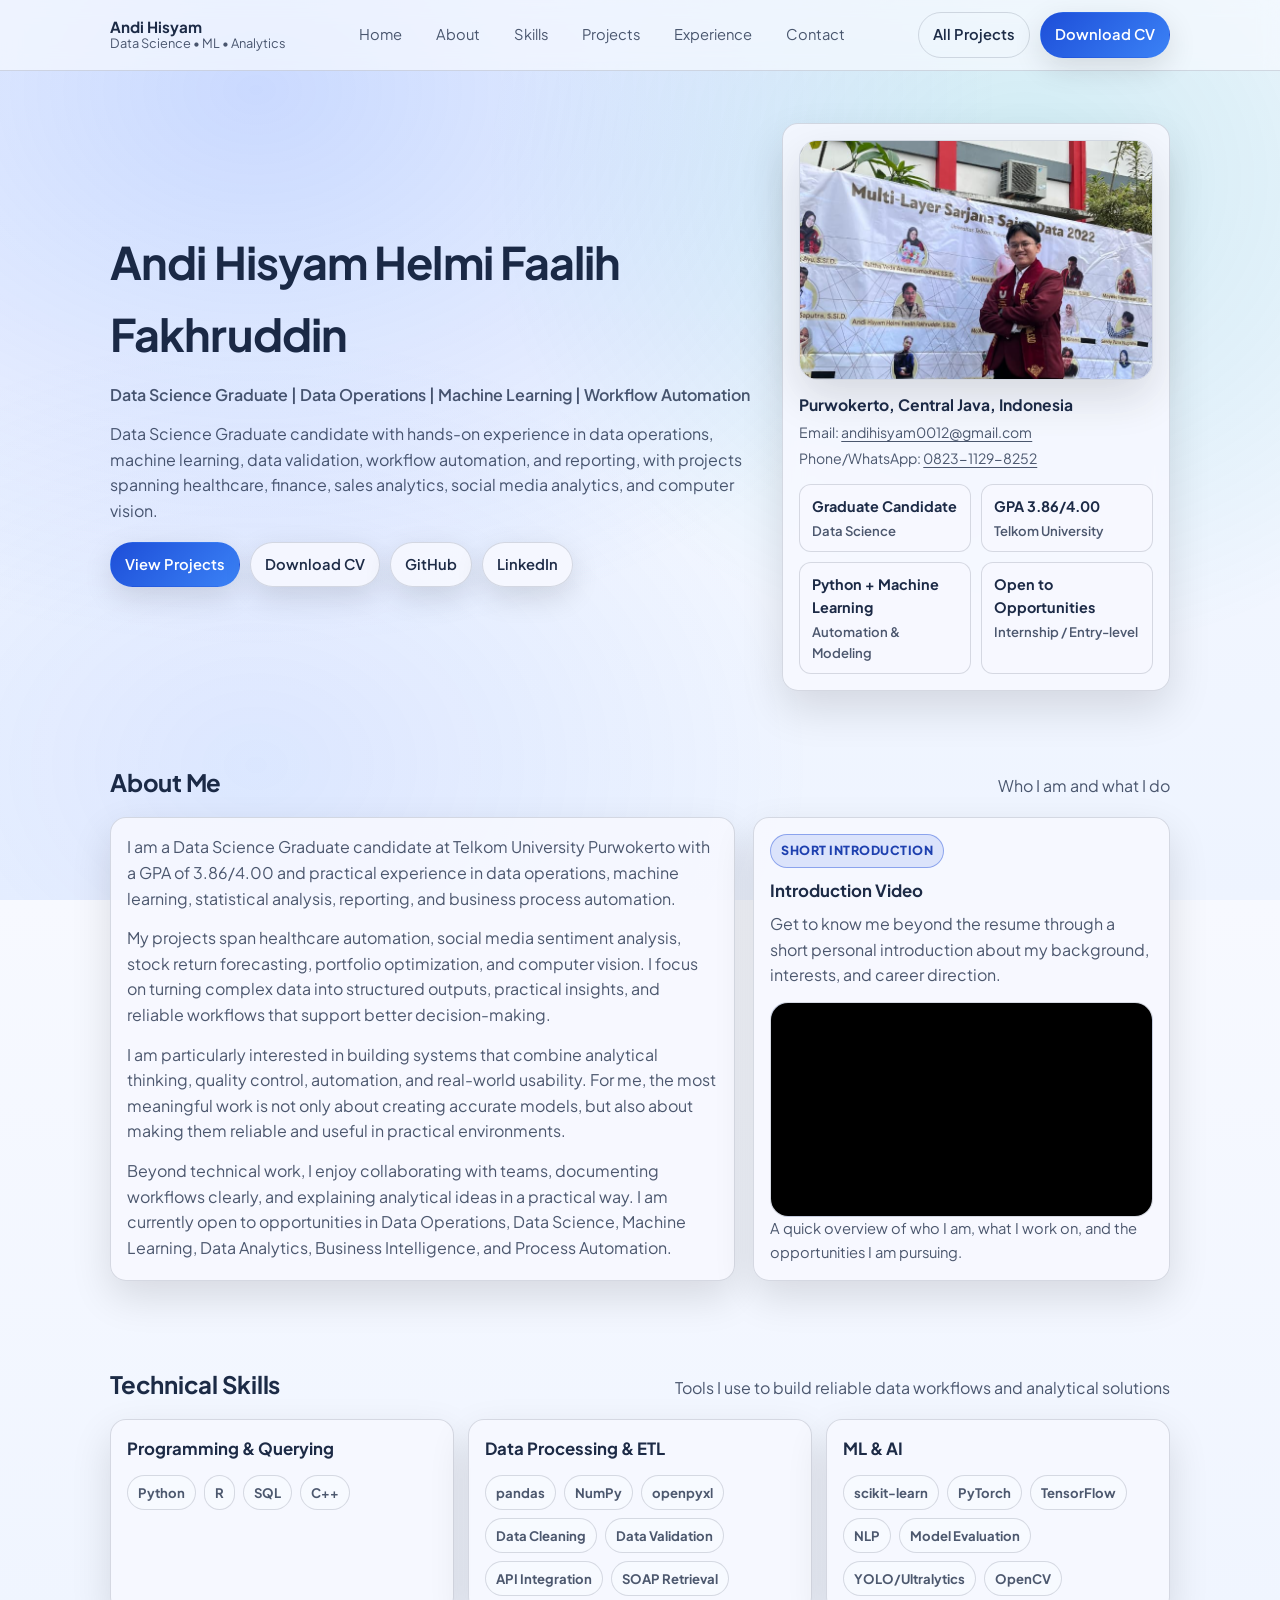
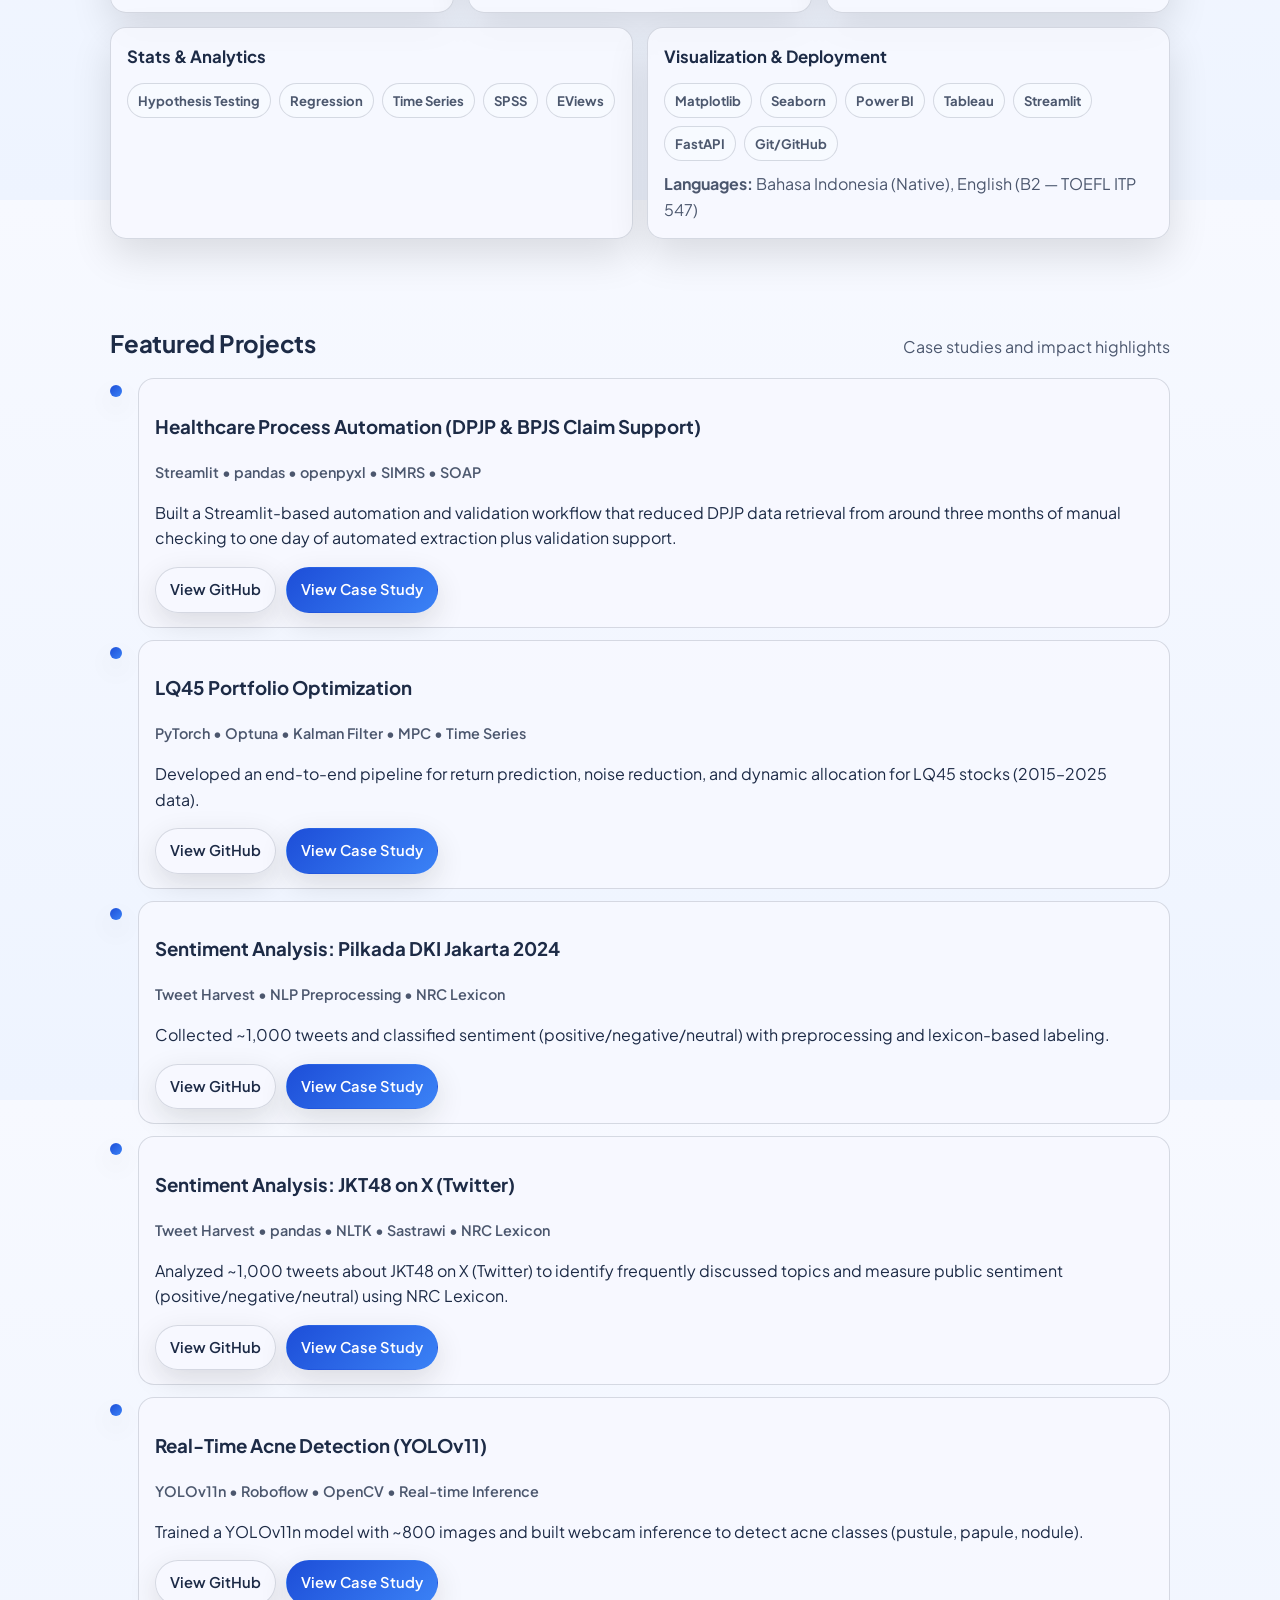
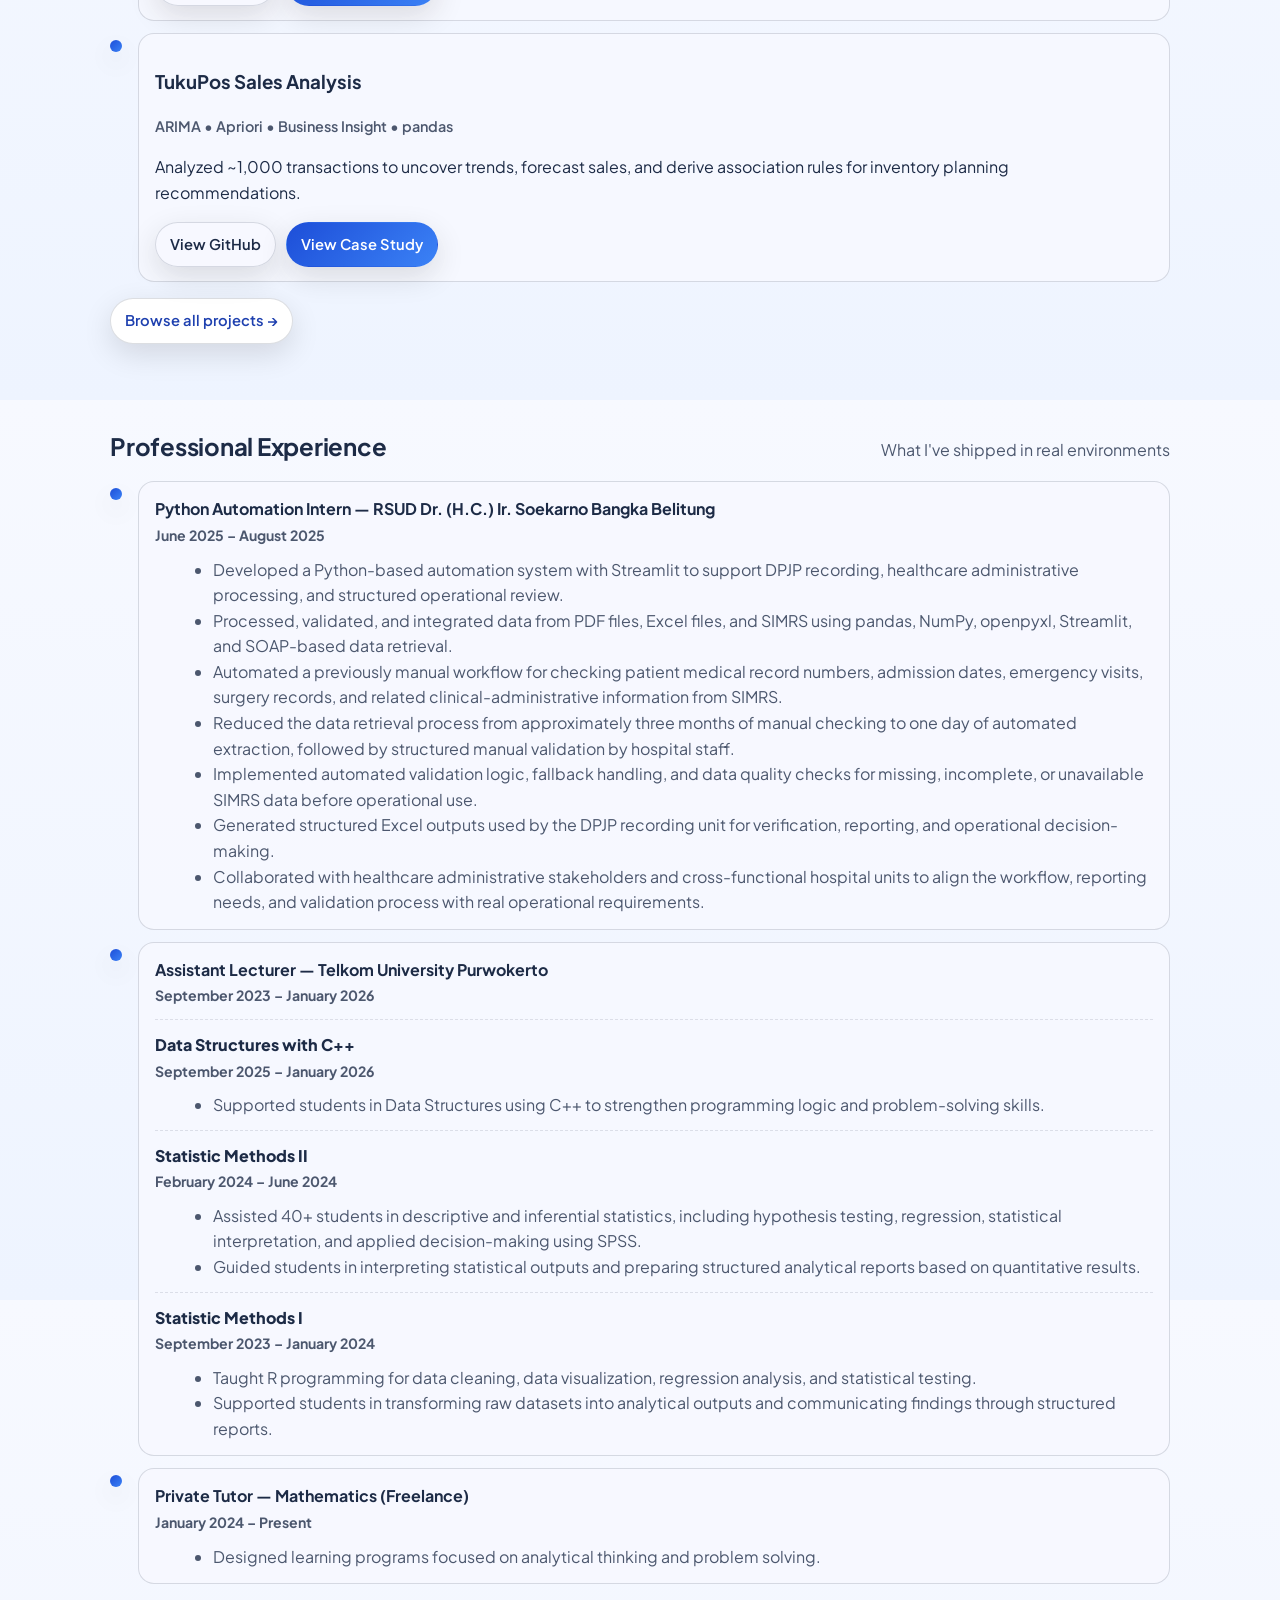
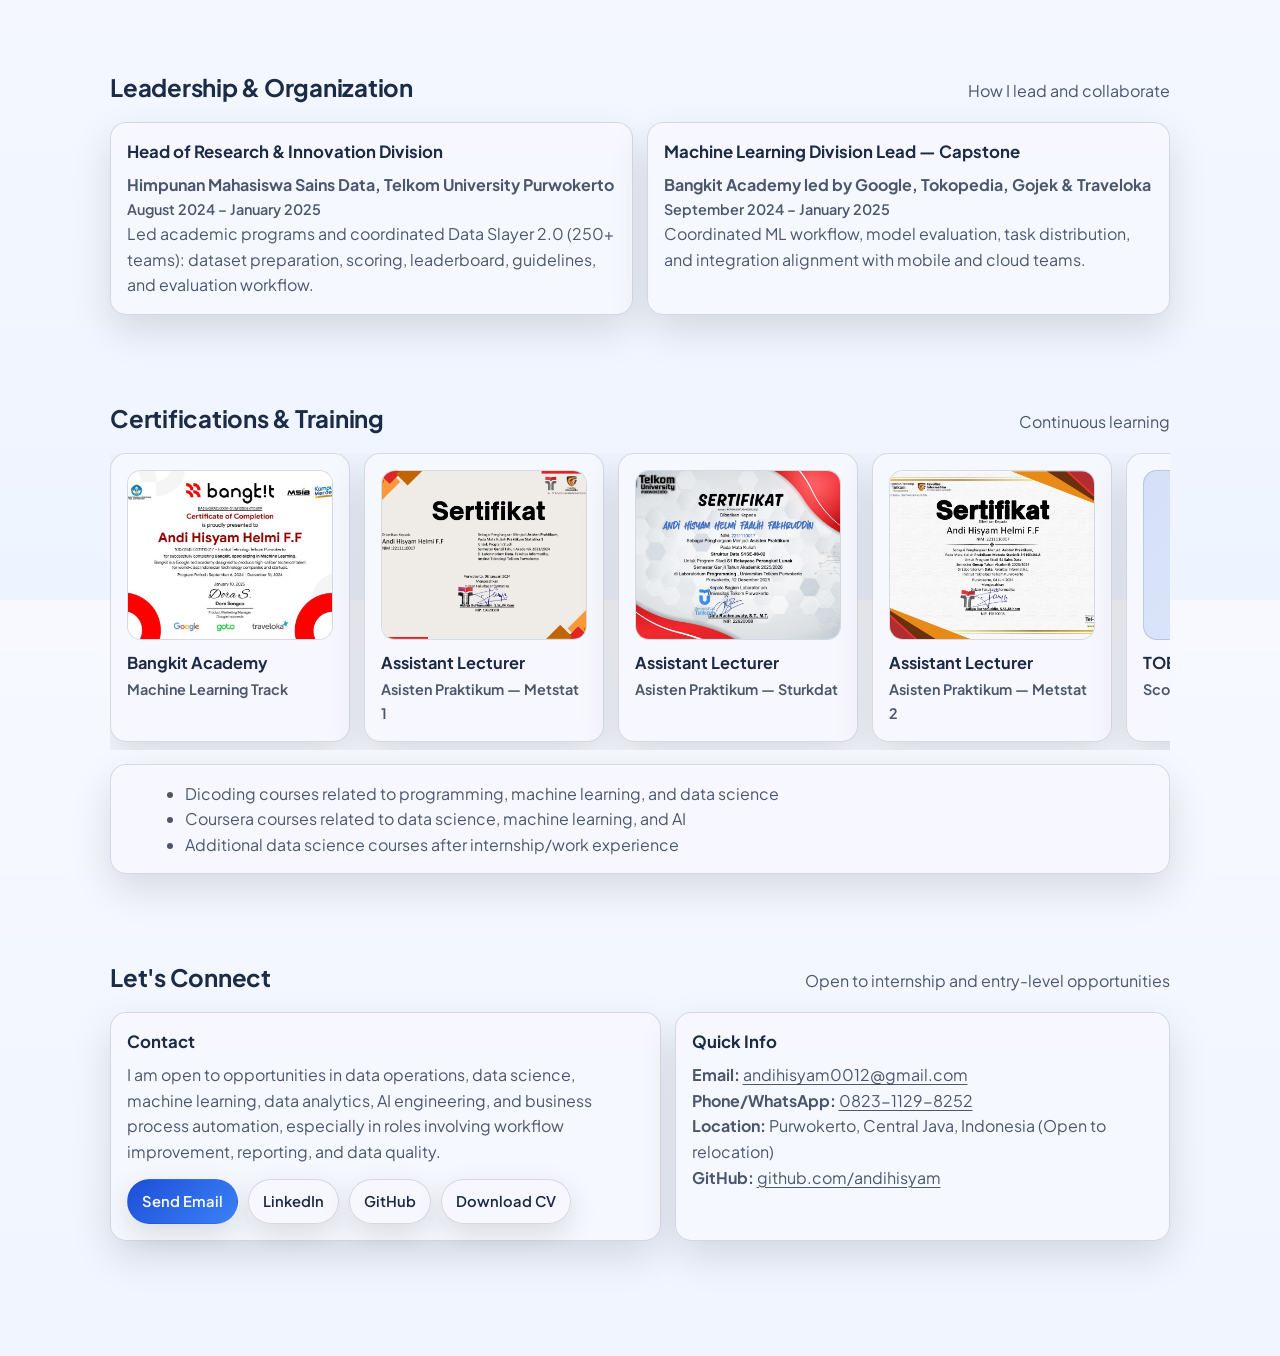
==== index.html @ b8b97216 "Add updated CV and modify portfolio website content for clarity and relevance" ====
<!doctype html>
<html lang="en">
  <head>
    <meta charset="utf-8" />
    <meta name="viewport" content="width=device-width, initial-scale=1" />
    <meta name="description" content="Portfolio website for Andi Hisyam Helmi Faalih Fakhruddin — Data Science, Machine Learning, Data Analytics, Python Automation." />
    <title>Andi Hisyam — Portfolio</title>
    <link rel="stylesheet" href="assets/css/styles.css" />
  </head>
  <body id="top">
    <a class="skip-link" href="#home">Skip to content</a>

    <nav class="nav" aria-label="Primary navigation">
      <div class="container">
        <div class="nav-inner">
          <a class="brand" href="index.html">
            <span class="brand-text">
              <strong>Andi Hisyam</strong>
              <span>Data Science • ML • Analytics</span>
            </span>
          </a>

          <div class="nav-links" role="navigation" aria-label="Sections">
            <a href="#home" aria-current="page">Home</a>
            <a href="#about">About</a>
            <a href="#skills">Skills</a>
            <a href="#projects">Projects</a>
            <a href="#experience">Experience</a>
            <a href="#contact">Contact</a>
          </div>

          <div class="nav-actions">
            <a class="btn ghost" href="projects/index.html">All Projects</a>
            <a class="btn primary" href="CV_.pdf" download>Download CV</a>
            <button class="icon-btn mobile-toggle" type="button" data-mobile-toggle aria-expanded="false" aria-controls="mobileMenu" aria-label="Open menu">≡</button>
          </div>
        </div>

        <div class="mobile-menu" id="mobileMenu" data-mobile-menu data-open="false">
          <a href="#home">Home</a>
          <a href="#about">About</a>
          <a href="#skills">Skills</a>
          <a href="#projects">Projects</a>
          <a href="#experience">Experience</a>
          <a href="#contact">Contact</a>
        </div>
      </div>
    </nav>

    <header class="hero" id="home">
      <div class="container">
        <div class="hero-grid">
          <div>
            <h1>Andi Hisyam Helmi Faalih Fakhruddin</h1>
            <p class="subtitle">Data Science Graduate | Data Operations | Machine Learning | Workflow Automation</p>
            <p class="desc">
              Data Science Graduate candidate with hands-on experience in data operations, machine learning, data validation, workflow automation, and reporting, with projects spanning healthcare, finance, sales analytics, social media analytics, and computer vision.
            </p>

            <div class="hero-actions" role="group" aria-label="Hero actions">
              <a class="btn primary" href="#projects">View Projects</a>
              <a class="btn" href="CV_ATS_ANDI_HISYAM.pdf" download>Download CV</a>
              <a class="btn" href="https://github.com/andihisyam" target="_blank" rel="noreferrer">GitHub</a>
              <a class="btn" href="https://www.linkedin.com/in/andi-hisyam-818b8315a/" target="_blank" rel="noreferrer">LinkedIn</a>
            </div>
          </div>

          <div class="hero-card">
            <div class="hero-portrait">
              <img src="assets/img/profile.jpeg" alt="Profile photo of Andi Hisyam" decoding="async" fetchpriority="high" />
              <div class="meta">
                <strong>Purwokerto, Central Java, Indonesia</strong>
                <span>Email: <a href="mailto:andihisyam0012@gmail.com">andihisyam0012@gmail.com</a></span>
                <span>Phone/WhatsApp: <a href="tel:+6282311298252">0823-1129-8252</a></span>
              </div>
            </div>

            <div class="highlights" aria-label="Highlights">
              <div class="pill">Graduate Candidate<span>Data Science</span></div>
              <div class="pill">GPA 3.86/4.00<span>Telkom University</span></div>
              <div class="pill">Python + Machine Learning<span>Automation & Modeling</span></div>
              <div class="pill">Open to Opportunities<span>Internship / Entry-level</span></div>
            </div>
          </div>
        </div>
      </div>
    </header>

    <main>
      <section id="about" class="reveal">
        <div class="container">
          <div class="section-head">
            <h2>About Me</h2>
            <p>Who I am and what I do</p>
          </div>
          <div class="about-grid">
            <div class="card about-copy">
              <p>
                I am a Data Science Graduate candidate at Telkom University Purwokerto with a GPA of 3.86/4.00 and practical experience in data operations, machine learning, statistical analysis, reporting, and business process automation.
              </p>
              <p>
                My projects span healthcare automation, social media sentiment analysis, stock return forecasting, portfolio optimization, and computer vision. I focus on turning complex data into structured outputs, practical insights, and reliable workflows that support better decision-making.
              </p>
              <p>
                I am particularly interested in building systems that combine analytical thinking, quality control, automation, and real-world usability. For me, the most meaningful work is not only about creating accurate models, but also about making them reliable and useful in practical environments.
              </p>
              <p>
                Beyond technical work, I enjoy collaborating with teams, documenting workflows clearly, and explaining analytical ideas in a practical way. I am currently open to opportunities in Data Operations, Data Science, Machine Learning, Data Analytics, Business Intelligence, and Process Automation.
              </p>
            </div>

            <aside class="card intro-video-card" aria-labelledby="intro-video-title">
              <div class="intro-video-head">
                <span class="eyebrow">Short Introduction</span>
                <h3 id="intro-video-title">Introduction Video</h3>
                <p>Get to know me beyond the resume through a short personal introduction about my background, interests, and career direction.</p>
              </div>

              <div class="intro-video-frame">
                <iframe
                  src="https://www.youtube.com/embed/4UBGG9OyC3E"
                  title="Introduction video"
                  loading="lazy"
                  allow="accelerometer; autoplay; clipboard-write; encrypted-media; gyroscope; picture-in-picture; web-share"
                  referrerpolicy="strict-origin-when-cross-origin"
                  frameborder="0"
                  allowfullscreen>
                </iframe>
              </div>

              <p class="intro-video-note">
                A quick overview of who I am, what I work on, and the opportunities I am pursuing.
              </p>
            </aside>
          </div>
        </div>
      </section>

      <section id="skills" class="reveal">
        <div class="container">
          <div class="section-head">
            <h2>Technical Skills</h2>
            <p>Tools I use to build reliable data workflows and analytical solutions</p>
          </div>

          <div class="grid-3">
            <div class="card">
              <h3>Programming & Querying</h3>
              <div class="badges">
                <span class="badge">Python</span>
                <span class="badge">R</span>
                <span class="badge">SQL</span>
                <span class="badge">C++</span>
              </div>
            </div>
            <div class="card">
              <h3>Data Processing & ETL</h3>
              <div class="badges">
                <span class="badge">pandas</span>
                <span class="badge">NumPy</span>
                <span class="badge">openpyxl</span>
                <span class="badge">Data Cleaning</span>
                <span class="badge">Data Validation</span>
                <span class="badge">API Integration</span>
                <span class="badge">SOAP Retrieval</span>
              </div>
            </div>
            <div class="card">
              <h3>ML & AI</h3>
              <div class="badges">
                <span class="badge">scikit-learn</span>
                <span class="badge">PyTorch</span>
                <span class="badge">TensorFlow</span>
                <span class="badge">NLP</span>
                <span class="badge">Model Evaluation</span>
                <span class="badge">YOLO/Ultralytics</span>
                <span class="badge">OpenCV</span>
              </div>
            </div>
          </div>

          <div class="grid-2" style="margin-top: 14px;">
            <div class="card">
              <h3>Stats & Analytics</h3>
              <div class="badges">
                <span class="badge">Hypothesis Testing</span>
                <span class="badge">Regression</span>
                <span class="badge">Time Series</span>
                <span class="badge">SPSS</span>
                <span class="badge">EViews</span>
              </div>
            </div>
            <div class="card">
              <h3>Visualization & Deployment</h3>
              <div class="badges">
                <span class="badge">Matplotlib</span>
                <span class="badge">Seaborn</span>
                <span class="badge">Power BI</span>
                <span class="badge">Tableau</span>
                <span class="badge">Streamlit</span>
                <span class="badge">FastAPI</span>
                <span class="badge">Git/GitHub</span>
              </div>
              <p style="margin-top: 10px;"><strong>Languages:</strong> Bahasa Indonesia (Native), English (B2 — TOEFL ITP 547)</p>
            </div>
          </div>
        </div>
      </section>

      <section id="projects" class="reveal">
        <div class="container">
          <div class="section-head">
            <h2>Featured Projects</h2>
            <p>Case studies and impact highlights</p>
          </div>

          <div class="timeline" aria-label="Featured projects list">
            <div class="item">
              <div class="dot" aria-hidden="true"></div>
              <div class="content">
                <h3>Healthcare Process Automation (DPJP & BPJS Claim Support)</h3>
                <div class="project-meta">Streamlit • pandas • openpyxl • SIMRS • SOAP</div>
                <p>Built a Streamlit-based automation and validation workflow that reduced DPJP data retrieval from around three months of manual checking to one day of automated extraction plus validation support.</p>
                <div class="project-actions">
                  
                  <a class="btn" href="https://github.com/andihisyam/Internship/tree/main/RSUD%20BABEL" target="_blank" rel="noreferrer">View GitHub</a>
                  <a class="btn primary" href="projects/healthcare-process-automation/index.html">View Case Study</a>
                </div>
              </div>
            </div>

            <div class="item">
              <div class="dot" aria-hidden="true"></div>
              <div class="content">
                <h3>LQ45 Portfolio Optimization </h3>
                <div class="project-meta">PyTorch • Optuna • Kalman Filter • MPC • Time Series</div>
                <p>Developed an end-to-end pipeline for return prediction, noise reduction, and dynamic allocation for LQ45 stocks (2015–2025 data).</p>
                <div class="project-actions">
                  <a class="btn" href="https://github.com/andihisyam/Skripsi" target="_blank" rel="noreferrer">View GitHub</a>
                  <a class="btn primary" href="projects/lq45-portfolio-optimization/index.html">View Case Study</a>
                </div>
              </div>
            </div>

            <div class="item">
              <div class="dot" aria-hidden="true"></div>
              <div class="content">
                <h3>Sentiment Analysis: Pilkada DKI Jakarta 2024</h3>
                <div class="project-meta">Tweet Harvest • NLP Preprocessing • NRC Lexicon</div>
                <p>Collected ~1,000 tweets and classified sentiment (positive/negative/neutral) with preprocessing and lexicon-based labeling.</p>
                <div class="project-actions">
                  
                  <a class="btn" href="https://github.com/andihisyam/Python-Project/tree/main/sentiment-analysis/Pilkada-2024" target="_blank" rel="noreferrer">View GitHub</a>
                  <a class="btn primary" href="projects/sentiment-analysis-pilkada/index.html">View Case Study</a>
                </div>
              </div>
            </div>

            <div class="item">
              <div class="dot" aria-hidden="true"></div>
              <div class="content">
                <h3>Sentiment Analysis: JKT48 on X (Twitter)</h3>
                <div class="project-meta">Tweet Harvest • pandas • NLTK • Sastrawi • NRC Lexicon</div>
                <p>Analyzed ~1,000 tweets about JKT48 on X (Twitter) to identify frequently discussed topics and measure public sentiment (positive/negative/neutral) using NRC Lexicon.</p>
                <div class="project-actions">
                  
                  <a class="btn" href="https://github.com/andihisyam/Python-Project/tree/main/sentiment-analysis/JKT48" target="_blank" rel="noreferrer">View GitHub</a>
                  <a class="btn primary" href="projects/sentiment-analysis-jkt48/index.html">View Case Study</a>
                </div>
              </div>
            </div>

            <div class="item">
              <div class="dot" aria-hidden="true"></div>
              <div class="content">
                <h3>Real-Time Acne Detection (YOLOv11)</h3>
                <div class="project-meta">YOLOv11n • Roboflow • OpenCV • Real-time Inference</div>
                <p>Trained a YOLOv11n model with ~800 images and built webcam inference to detect acne classes (pustule, papule, nodule).</p>
                <div class="project-actions">
                  <!-- TODO: Replace placeholder repository link when ready -->
                  <a class="btn" href="https://github.com/andihisyam/Python-Project/tree/main/acne-detection" target="_blank" rel="noreferrer">View GitHub</a>
                  <a class="btn primary" href="projects/acne-detection/index.html">View Case Study</a>
                </div>
              </div>
            </div>

            <div class="item">
              <div class="dot" aria-hidden="true"></div>
              <div class="content">
                <h3>TukuPos Sales Analysis</h3>
                <div class="project-meta">ARIMA • Apriori • Business Insight • pandas</div>
                <p>Analyzed ~1,000 transactions to uncover trends, forecast sales, and derive association rules for inventory planning recommendations.</p>
                <div class="project-actions">
                  
                  <a class="btn" href="https://github.com/andihisyam/tukupos-sales-analysis" target="_blank" rel="noreferrer">View GitHub</a>
                  <a class="btn primary" href="projects/tukupos-sales-analysis/index.html">View Case Study</a>
                </div>
              </div>
            </div>
          </div>

          <div style="margin-top: 16px;">
            <a class="btn white" href="projects/index.html">Browse all projects →</a>
          </div>
        </div>
      </section>

      <section id="experience" class="reveal">
        <div class="container">
          <div class="section-head">
            <h2>Professional Experience</h2>
            <p>What I've shipped in real environments</p>
          </div>

          <div class="timeline" aria-label="Experience timeline">
            <div class="item">
              <div class="dot" aria-hidden="true"></div>
              <div class="content">
                <strong>Python Automation Intern — RSUD Dr. (H.C.) Ir. Soekarno Bangka Belitung</strong>
                <div class="when">June 2025 – August 2025</div>
                <ul>
                  <li>Developed a Python-based automation system with Streamlit to support DPJP recording, healthcare administrative processing, and structured operational review.</li>
                  <li>Processed, validated, and integrated data from PDF files, Excel files, and SIMRS using pandas, NumPy, openpyxl, Streamlit, and SOAP-based data retrieval.</li>
                  <li>Automated a previously manual workflow for checking patient medical record numbers, admission dates, emergency visits, surgery records, and related clinical-administrative information from SIMRS.</li>
                  <li>Reduced the data retrieval process from approximately three months of manual checking to one day of automated extraction, followed by structured manual validation by hospital staff.</li>
                  <li>Implemented automated validation logic, fallback handling, and data quality checks for missing, incomplete, or unavailable SIMRS data before operational use.</li>
                  <li>Generated structured Excel outputs used by the DPJP recording unit for verification, reporting, and operational decision-making.</li>
                  <li>Collaborated with healthcare administrative stakeholders and cross-functional hospital units to align the workflow, reporting needs, and validation process with real operational requirements.</li>
                </ul>
              </div>
            </div>

            <div class="item">
              <div class="dot" aria-hidden="true"></div>
              <div class="content">
                <strong>Assistant Lecturer — Telkom University Purwokerto</strong>
                <div class="when">September 2023 – January 2026</div>

                <div class="exp-subrole">
                  <div class="exp-subrole-title">Data Structures with C++</div>
                  <div class="exp-subrole-when">September 2025 – January 2026</div>
                  <ul>
                    <li>Supported students in Data Structures using C++ to strengthen programming logic and problem-solving skills.</li>
                  </ul>
                </div>

                <div class="exp-subrole">
                  <div class="exp-subrole-title">Statistic Methods II</div>
                  <div class="exp-subrole-when">February 2024 – June 2024</div>
                  <ul>
                    <li>Assisted 40+ students in descriptive and inferential statistics, including hypothesis testing, regression, statistical interpretation, and applied decision-making using SPSS.</li>
                    <li>Guided students in interpreting statistical outputs and preparing structured analytical reports based on quantitative results.</li>
                  </ul>
                </div>

                <div class="exp-subrole">
                  <div class="exp-subrole-title">Statistic Methods I</div>
                  <div class="exp-subrole-when">September 2023 – January 2024</div>
                  <ul>
                    <li>Taught R programming for data cleaning, data visualization, regression analysis, and statistical testing.</li>
                    <li>Supported students in transforming raw datasets into analytical outputs and communicating findings through structured reports.</li>
                  </ul>
                </div>
              </div>
            </div>

            <div class="item">
              <div class="dot" aria-hidden="true"></div>
              <div class="content">
                <strong>Private Tutor — Mathematics (Freelance)</strong>
                <div class="when">January 2024 – Present</div>
                <ul>
                  <li>Designed learning programs focused on analytical thinking and problem solving.</li>
                </ul>
              </div>
            </div>
          </div>
        </div>
      </section>

      <section id="leadership" class="reveal">
        <div class="container">
          <div class="section-head">
            <h2>Leadership & Organization</h2>
            <p>How I lead and collaborate</p>
          </div>

          <div class="grid-2">
            <div class="card">
              <h3>Head of Research & Innovation Division</h3>
              <p><strong>Himpunan Mahasiswa Sains Data, Telkom University Purwokerto</strong></p>
              <p class="project-meta">August 2024 – January 2025</p>
              <p>Led academic programs and coordinated Data Slayer 2.0 (250+ teams): dataset preparation, scoring, leaderboard, guidelines, and evaluation workflow.</p>
            </div>
            <div class="card">
              <h3>Machine Learning Division Lead — Capstone</h3>
              <p><strong>Bangkit Academy led by Google, Tokopedia, Gojek & Traveloka</strong></p>
              <p class="project-meta">September 2024 – January 2025</p>
              <p>Coordinated ML workflow, model evaluation, task distribution, and integration alignment with mobile and cloud teams.</p>
            </div>
          </div>
        </div>
      </section>

      <section id="certifications" class="reveal">
        <div class="container">
          <div class="section-head">
            <h2>Certifications & Training</h2>
            <p>Continuous learning</p>
          </div>

          <div class="cert-carousel" aria-label="Certificates">
            <a class="card cert-card" href="assets/img/certificate/Sertifikat%20Bangkit.jpeg" target="_blank" rel="noreferrer" aria-label="Open Bangkit certificate">
              <img src="assets/img/certificate/Sertifikat%20Bangkit.jpeg" alt="Bangkit Academy certificate" loading="lazy" decoding="async" />
              <div class="cert-meta">
                <strong>Bangkit Academy</strong>
                <span>Machine Learning Track</span>
              </div>
            </a>

            <a class="card cert-card" href="assets/img/certificate/Sertifikat%20Asisten%20Praktikum%20Metstat%201.jpg" target="_blank" rel="noreferrer" aria-label="Open assistant lecturer certificate">
              <img src="assets/img/certificate/Sertifikat%20Asisten%20Praktikum%20Metstat%201.jpg" alt="Assistant lecturer certificate (Metstat 1)" loading="lazy" decoding="async" />
              <div class="cert-meta">
                <strong>Assistant Lecturer</strong>
                <span>Asisten Praktikum — Metstat 1</span>
              </div>
            </a>

            <a class="card cert-card" href="assets/img/certificate/Sertifikat%20asprak%20Sturkdat%20.jpg" target="_blank" rel="noreferrer" aria-label="Open assistant lecturer certificate (Sturkdat)">
              <img src="assets/img/certificate/Sertifikat%20asprak%20Sturkdat%20.jpg" alt="Assistant lecturer certificate (Sturkdat)" loading="lazy" decoding="async" />
              <div class="cert-meta">
                <strong>Assistant Lecturer</strong>
                <span>Asisten Praktikum — Sturkdat</span>
              </div>
            </a>

            <a class="card cert-card" href="assets/img/certificate/Sertifikat%20Prak%20Metstat%202.jpg" target="_blank" rel="noreferrer" aria-label="Open assistant lecturer certificate (Metstat 2)">
              <img src="assets/img/certificate/Sertifikat%20Prak%20Metstat%202.jpg" alt="Assistant lecturer certificate (Metstat 2)" loading="lazy" decoding="async" />
              <div class="cert-meta">
                <strong>Assistant Lecturer</strong>
                <span>Asisten Praktikum — Metstat 2</span>
              </div>
            </a>

            <a class="card cert-card" href="assets/img/certificate/Nilai_TOEFL.pdf" target="_blank" rel="noreferrer" aria-label="Open TOEFL score PDF">
              <div class="cert-thumb">
                <div class="cert-thumb-title">TOEFL ITP</div>
                <div class="cert-thumb-score">547</div>
                <div class="cert-thumb-sub">Open PDF</div>
              </div>
              <div class="cert-meta">
                <strong>TOEFL ITP</strong>
                <span>Score report</span>
              </div>
            </a>
          </div>

          <div class="card" style="margin-top: 14px;">
            <ul style="margin: 0 0 0 18px; color: var(--muted);">
              <li>Dicoding courses related to programming, machine learning, and data science</li>
              <li>Coursera courses related to data science, machine learning, and AI</li>
              <li>Additional data science courses after internship/work experience</li>
            </ul>
          </div>
        </div>
      </section>

      <section id="contact" class="reveal">
        <div class="container">
          <div class="section-head">
            <h2>Let's Connect</h2>
            <p>Open to internship and entry-level opportunities</p>
          </div>

          <div class="contact-grid">
            <div class="card">
              <h3>Contact</h3>
              <p>I am open to opportunities in data operations, data science, machine learning, data analytics, AI engineering, and business process automation, especially in roles involving workflow improvement, reporting, and data quality.</p>
              <div class="project-actions" style="margin-top: 14px;">
                <a class="btn primary" href="mailto:andihisyam0012@gmail.com">Send Email</a>
                <a class="btn" href="https://www.linkedin.com/in/andi-hisyam-818b8315a/" target="_blank" rel="noreferrer">LinkedIn</a>
                <a class="btn" href="https://github.com/andihisyam" target="_blank" rel="noreferrer">GitHub</a>
                <a class="btn" href="CV_AndiHisyamHelmiFaalihFakhruddin.pdf" download>Download CV</a>
              </div>
            </div>

            <div class="card">
              <h3>Quick Info</h3>
              <p><strong>Email:</strong> <a href="mailto:andihisyam0012@gmail.com">andihisyam0012@gmail.com</a></p>
              <p><strong>Phone/WhatsApp:</strong> <a href="tel:+6282311298252">0823-1129-8252</a></p>
              <p><strong>Location:</strong> Purwokerto, Central Java, Indonesia (Open to relocation)</p>
              <p><strong>GitHub:</strong> <a href="https://github.com/andihisyam" target="_blank" rel="noreferrer">github.com/andihisyam</a></p>
            </div>
          </div>
        </div>
      </section>
    </main>

    <a class="back-to-top floating" href="#top" aria-label="Back to top" data-back-to-top data-visible="false">
      <img src="assets/img/back-to-top.png" alt="" loading="lazy" decoding="async" />
    </a>

    <script src="assets/js/main.js"></script>
  </body>
</html>
---- assets/css/styles.css ----
@import url('https://fonts.googleapis.com/css2?family=Plus+Jakarta+Sans:wght@300;400;500;600;700;800&display=swap');

/* Minimal, dependency-free portfolio styles (light/dark). */

:root {
  --bg: #f7f9ff;
  --bg2: #eef4ff;
  --card: rgba(247, 249, 255, 0.86);
  --card2: rgba(247, 249, 255, 0.94);
  --text: rgba(10, 25, 54, 0.92);
  --muted: rgba(10, 25, 54, 0.72);
  --border: rgba(10, 25, 54, 0.14);
  --shadow: rgba(0, 0, 0, 0.12);

  /* Royal blue accent (premium, subtle hover shifts). */
  --accent: #1d4ed8;
  --accent2: #3b82f6;
  --accentHover: #1e40af;
  --accentTint: rgba(29, 78, 216, 0.12);
  --accentBorder: rgba(29, 78, 216, 0.42);
  --accentRing: rgba(29, 78, 216, 0.30);
  --accentText: #ffffff;

  --radius: 16px;
  --radiusSm: 12px;
  --maxw: 1100px;
  --pad: 20px;

  color-scheme: light;
}

[data-theme="dark"] {
  --bg: #090d16;
  --bg2: #0f172a;
  --card: rgba(15, 23, 42, 0.65);
  --card2: rgba(30, 41, 59, 0.80);
  --text: rgba(241, 245, 249, 0.95);
  --muted: rgba(148, 163, 184, 0.80);
  --border: rgba(255, 255, 255, 0.08);
  --shadow: rgba(0, 0, 0, 0.4);

  --accent: #3b82f6;
  --accent2: #60a5fa;
  --accentHover: #2563eb;
  --accentTint: rgba(59, 130, 246, 0.15);
  --accentBorder: rgba(59, 130, 246, 0.40);
  --accentRing: rgba(59, 130, 246, 0.35);
  --accentText: #ffffff;

  color-scheme: dark;
}

*,
*::before,
*::after {
  box-sizing: border-box;
}

html,
body {
  height: 100%;
}

body {
  margin: 0;
  font-family: "Plus Jakarta Sans", ui-sans-serif, system-ui, -apple-system, Segoe UI, Roboto, Helvetica, Arial, sans-serif;
  background: linear-gradient(180deg, var(--bg), var(--bg2));
  color: var(--text);
  line-height: 1.6;
  min-height: 100vh;
  display: flex;
  flex-direction: column;
  transition: background-color 0.3s ease, color 0.3s ease;
}

.hero,
main {
  width: 100%;
}

main {
  flex: 1 0 auto;
  padding-bottom: 72px;
}

/* Put accent gradients on a fixed layer to avoid visible band seams across cards. */
body::before {
  content: "";
  position: fixed;
  inset: 0;
  z-index: -1;
  background:
    radial-gradient(1200px 900px at 20% 10%, rgba(45, 108, 255, 0.22), transparent 62%),
    radial-gradient(900px 800px at 80% 20%, rgba(0, 167, 181, 0.16), transparent 60%),
    radial-gradient(900px 700px at 20% 85%, rgba(45, 108, 255, 0.10), transparent 62%);
  transition: background 0.3s ease;
}

[data-theme="dark"] body::before {
  background:
    radial-gradient(1200px 900px at 20% 10%, rgba(37, 99, 235, 0.12), transparent 62%),
    radial-gradient(900px 800px at 80% 20%, rgba(13, 148, 136, 0.08), transparent 60%),
    radial-gradient(900px 700px at 20% 85%, rgba(37, 99, 235, 0.06), transparent 62%);
}

a {
  color: inherit;
  text-decoration-thickness: 1px;
  text-underline-offset: 3px;
}

/* Theme toggle helper classes */
.theme-toggle {
  font-size: 1.1rem;
  display: inline-flex;
  align-items: center;
  justify-content: center;
  cursor: pointer;
  transition: transform 0.3s cubic-bezier(0.34, 1.56, 0.64, 1) !important;
}
.theme-toggle:hover {
  transform: scale(1.1) rotate(15deg);
}

.skip-link {
  position: absolute;
  left: -999px;
  top: 0;
  background: var(--text);
  color: var(--bg);
  padding: 10px 14px;
  border-radius: 12px;
  z-index: 9999;
}
.skip-link:focus {
  left: 12px;
  top: 12px;
}

.container {
  max-width: var(--maxw);
  padding: 0 var(--pad);
  margin: 0 auto;
}

.nav {
  position: sticky;
  top: 0;
  z-index: 50;
  border-bottom: 1px solid var(--border);
  background: color-mix(in srgb, var(--bg) 70%, transparent);
  backdrop-filter: blur(10px);
  transition: background-color 0.3s ease, border-color 0.3s ease, background 0.3s ease;
}

.nav-inner {
  display: flex;
  align-items: center;
  justify-content: space-between;
  gap: 14px;
  padding: 12px 0;
}

.brand {
  display: flex;
  gap: 12px;
  align-items: center;
  text-decoration: none;
  transition: transform 180ms ease, opacity 180ms ease;
}
.brand:hover {
  transform: translateY(-1px);
}

.brand-text {
  display: flex;
  flex-direction: column;
  line-height: 1.1;
}

.brand-text strong {
  font-size: 0.95rem;
}
.brand-text span {
  font-size: 0.80rem;
  color: var(--muted);
}

.nav-links {
  display: flex;
  align-items: center;
  gap: 12px;
}

.nav-links a {
  display: inline-flex;
  align-items: center;
  gap: 8px;
  font-size: 0.92rem;
  color: var(--muted);
  text-decoration: none;
  padding: 8px 10px;
  border-radius: 12px;
  border: 1px solid transparent;
  transition: transform 180ms ease, background-color 180ms ease, color 180ms ease, border-color 180ms ease;
}
.nav-links a:hover {
  color: var(--text);
  background: var(--card);
  border-color: var(--border);
  transform: translateY(-1px);
}
.nav-actions {
  display: flex;
  align-items: center;
  gap: 10px;
}

.btn {
  display: inline-flex;
  align-items: center;
  justify-content: center;
  gap: 8px;
  padding: 10px 14px;
  border-radius: 999px;
  border: 1px solid var(--border);
  background: var(--card);
  color: var(--text);
  text-decoration: none;
  font-weight: 600;
  font-size: 0.92rem;
  box-shadow: 0 10px 30px var(--shadow);
  transition:
    background-color 180ms ease,
    border-color 180ms ease,
    color 180ms ease,
    box-shadow 180ms ease,
    transform 180ms ease;
}
.btn:hover {
  background: var(--accentTint);
  border-color: var(--accentBorder);
  color: var(--accentHover);
  box-shadow: 0 14px 38px var(--shadow), 0 0 0 5px color-mix(in srgb, var(--accentTint) 60%, transparent);
}
.btn.primary {
  background: linear-gradient(135deg, var(--accent), var(--accent2));
  border-color: transparent;
  color: var(--accentText);
}
.btn.primary:hover {
  background: linear-gradient(135deg, var(--accentHover), var(--accent2));
}
.btn.ghost {
  background: transparent;
  box-shadow: none;
}

.btn.white {
  background: #ffffff;
  border-color: var(--border);
  color: var(--accentHover);
}

.btn:focus-visible {
  outline: none;
  box-shadow: 0 10px 30px var(--shadow), 0 0 0 4px var(--accentRing);
  border-color: var(--accentBorder);
}

.icon-btn {
  width: 40px;
  height: 40px;
  border-radius: 999px;
  border: 1px solid var(--border);
  background: var(--card);
  color: var(--text);
  cursor: pointer;
  transition: background-color 180ms ease, border-color 180ms ease, transform 180ms ease, box-shadow 180ms ease;
}
.icon-btn:hover {
  background: var(--card2);
  transform: translateY(-1px);
  border-color: var(--accentBorder);
  box-shadow: 0 14px 38px var(--shadow), 0 0 0 5px color-mix(in srgb, var(--accentTint) 60%, transparent);
}

/* Navbar-only subtle lift for actions. */
.nav .btn:hover {
  transform: translateY(-1px);
}

.mobile-toggle {
  display: none;
}

.mobile-menu {
  display: none;
  border-top: 1px solid var(--border);
  padding: 8px 0 14px;
}
.mobile-menu a {
  display: inline-flex;
  align-items: center;
  gap: 8px;
  width: 100%;
  padding: 10px 10px;
  border-radius: 12px;
  text-decoration: none;
  color: var(--muted);
}
.mobile-menu a:hover {
  background: var(--card);
  color: var(--text);
}

header.hero {
  padding: 52px 0 30px;
}

.hero-grid {
  display: grid;
  grid-template-columns: 1.25fr 0.75fr;
  gap: 26px;
  align-items: center;
}

.hero h1 {
  margin: 0 0 12px;
  font-size: clamp(2.0rem, 3.5vw, 3.0rem);
  letter-spacing: -0.02em;
}

.hero .subtitle {
  color: var(--muted);
  font-weight: 600;
  margin: 0 0 14px;
}

.hero .desc {
  color: var(--muted);
  margin: 0 0 18px;
  max-width: 64ch;
}

.hero-actions {
  display: flex;
  gap: 10px;
  flex-wrap: wrap;
  margin: 16px 0 0;
}

.hero-card {
  border: 1px solid var(--border);
  background: var(--card);
  border-radius: var(--radius);
  padding: 16px;
  box-shadow: 0 18px 44px var(--shadow);
  backdrop-filter: blur(10px);
}

.hero-portrait {
  display: grid;
  gap: 12px;
}

.hero-portrait img {
  width: 100%;
  height: 280px;
  object-fit: cover;
  object-position: center 50%;
  border-radius: 18px;
  border: 1px solid var(--border);
  box-shadow: 0 18px 44px var(--shadow);
}

.hero-portrait .meta {
  display: flex;
  flex-direction: column;
  gap: 4px;
}
.hero-portrait .meta strong {
  font-size: 0.98rem;
}
.hero-portrait .meta span {
  color: var(--muted);
  font-size: 0.88rem;
}

.highlights {
  display: grid;
  grid-template-columns: 1fr 1fr;
  gap: 10px;
  margin-top: 14px;
}

.pill {
  border: 1px solid var(--border);
  background: var(--card);
  border-radius: var(--radiusSm);
  padding: 10px 12px;
  font-weight: 700;
  font-size: 0.90rem;
  transition:
    background-color 180ms ease,
    border-color 180ms ease,
    box-shadow 180ms ease,
    transform 180ms ease,
    color 180ms ease;
}
.pill span {
  display: block;
  font-weight: 600;
  color: var(--muted);
  font-size: 0.82rem;
  margin-top: 2px;
}

.pill:hover {
  background: var(--card2);
  border-color: var(--accentBorder);
  transform: translateY(-2px);
  box-shadow: 0 18px 48px var(--shadow), 0 0 0 5px color-mix(in srgb, var(--accentTint) 60%, transparent);
}

section {
  padding: 42px 0;
}

.reveal {
  opacity: 0;
  transform: translateY(10px);
  transition: opacity 420ms ease, transform 420ms ease;
  will-change: opacity, transform;
}
.reveal.is-visible {
  opacity: 1;
  transform: translateY(0);
}

.section-head {
  display: flex;
  align-items: baseline;
  justify-content: space-between;
  gap: 12px;
  margin-bottom: 16px;
}

.section-head h2 {
  margin: 0;
  font-size: 1.5rem;
  letter-spacing: -0.01em;
}

.section-head p {
  margin: 0;
  color: var(--muted);
}

.grid-3 {
  display: grid;
  grid-template-columns: repeat(3, 1fr);
  gap: 14px;
}

.grid-2 {
  display: grid;
  grid-template-columns: repeat(2, 1fr);
  gap: 14px;
}

.about-grid {
  display: grid;
  grid-template-columns: minmax(0, 1.2fr) minmax(320px, 0.8fr);
  gap: 18px;
  align-items: start;
}

.about-copy {
  height: 100%;
}

.about-copy p + p {
  margin-top: 14px;
}

.intro-video-card {
  overflow: hidden;
}

.intro-video-head {
  margin-bottom: 14px;
}

.eyebrow {
  display: inline-flex;
  align-items: center;
  padding: 6px 10px;
  margin-bottom: 10px;
  border-radius: 999px;
  border: 1px solid var(--accentBorder);
  background: var(--accentTint);
  color: var(--accentHover);
  font-size: 0.78rem;
  font-weight: 800;
  letter-spacing: 0.04em;
  text-transform: uppercase;
}

.intro-video-head h3 {
  margin: 0 0 8px;
  font-size: 1.08rem;
}

.intro-video-head p {
  color: var(--muted);
}

.intro-video-frame {
  position: relative;
  border: 1px solid var(--border);
  border-radius: 18px;
  overflow: hidden;
  aspect-ratio: 16 / 9;
  background:
    radial-gradient(circle at top left, color-mix(in srgb, var(--accentTint) 85%, transparent), transparent 52%),
    linear-gradient(180deg, color-mix(in srgb, var(--card2) 92%, transparent), color-mix(in srgb, var(--card) 96%, transparent));
  box-shadow: inset 0 1px 0 rgba(255, 255, 255, 0.18);
}

.intro-video-frame iframe,
.intro-video-frame video {
  position: absolute;
  inset: 0;
  display: block;
  width: 100%;
  height: 100%;
  border: 0;
  background: #000;
}

.intro-video-note {
  margin-top: 12px;
  font-size: 0.92rem;
  color: var(--muted);
}

.card {
  border: 1px solid var(--border);
  background: var(--card);
  border-radius: var(--radius);
  padding: 16px;
  box-shadow: 0 16px 40px var(--shadow);
  backdrop-filter: blur(10px);
  transition:
    background-color 180ms ease,
    border-color 180ms ease,
    box-shadow 180ms ease,
    transform 180ms ease;
}
.card h3 {
  margin: 0 0 6px;
  font-size: 1.05rem;
}
.card p {
  margin: 0;
  color: var(--muted);
}
.card:hover {
  background: var(--card2);
  border-color: var(--accentBorder);
  transform: translateY(-2px);
  box-shadow: 0 22px 58px var(--shadow), 0 0 0 5px color-mix(in srgb, var(--accentTint) 60%, transparent);
}
.card:focus-within {
  border-color: var(--accentBorder);
  box-shadow: 0 16px 40px var(--shadow), 0 0 0 4px var(--accentRing);
}

.badges {
  display: flex;
  flex-wrap: wrap;
  gap: 8px;
  margin-top: 12px;
}
.badge {
  display: inline-flex;
  gap: 6px;
  align-items: center;
  padding: 6px 10px;
  border-radius: 999px;
  border: 1px solid var(--border);
  background: color-mix(in srgb, var(--card) 60%, transparent);
  color: var(--muted);
  font-weight: 700;
  font-size: 0.82rem;
}

.project-card {
  display: grid;
  grid-template-columns: 160px 1fr;
  gap: 14px;
  align-items: start;
}
.project-card img {
  width: 160px;
  height: 110px;
  object-fit: cover;
  border-radius: 14px;
  border: 1px solid var(--border);
  background: var(--card2);
}
.project-card h3 {
  margin: 0 0 6px;
}
.project-meta {
  color: var(--muted);
  font-weight: 600;
  font-size: 0.90rem;
}
.project-actions {
  display: flex;
  flex-wrap: wrap;
  gap: 10px;
  margin-top: 12px;
}

.timeline {
  display: grid;
  gap: 12px;
}
.timeline .item {
  display: grid;
  grid-template-columns: 16px 1fr;
  gap: 12px;
}
.timeline .dot {
  width: 12px;
  height: 12px;
  margin-top: 7px;
  border-radius: 999px;
  background: linear-gradient(135deg, var(--accent), var(--accent2));
  box-shadow: 0 10px 26px var(--shadow);
}
.timeline .content {
  border: 1px solid var(--border);
  background: var(--card);
  border-radius: var(--radius);
  padding: 14px 16px;
  backdrop-filter: blur(10px);
  transition:
    background-color 180ms ease,
    border-color 180ms ease,
    box-shadow 180ms ease,
    transform 180ms ease;
}
.timeline .content:hover {
  background: var(--card2);
  border-color: var(--accentBorder);
  transform: translateY(-2px);
  box-shadow: 0 22px 58px var(--shadow), 0 0 0 5px color-mix(in srgb, var(--accentTint) 60%, transparent);
}
.timeline .content:focus-within {
  border-color: var(--accentBorder);
  box-shadow: 0 16px 40px var(--shadow), 0 0 0 4px var(--accentRing);
}
.timeline .content strong {
  display: block;
  margin-bottom: 2px;
}
.timeline .content .when {
  color: var(--muted);
  font-weight: 700;
  font-size: 0.88rem;
}
.timeline .content ul {
  margin: 10px 0 0 18px;
  color: var(--muted);
}

.exp-subrole {
  margin-top: 12px;
  padding-top: 12px;
  border-top: 1px dashed color-mix(in srgb, var(--border) 80%, transparent);
}
.exp-subrole-title {
  font-weight: 800;
}
.exp-subrole-when {
  margin-top: 2px;
  color: var(--muted);
  font-weight: 700;
  font-size: 0.88rem;
}
.exp-subrole ul {
  margin: 10px 0 0 18px;
  color: var(--muted);
}

.contact-grid {
  display: grid;
  grid-template-columns: 1fr 0.9fr;
  gap: 14px;
}

.cert-carousel {
  display: grid;
  grid-auto-flow: column;
  grid-auto-columns: minmax(240px, 1fr);
  gap: 14px;
  overflow-x: auto;
  padding-bottom: 8px;
  scroll-snap-type: x mandatory;
  -webkit-overflow-scrolling: touch;
}

.cert-card {
  scroll-snap-align: start;
  text-decoration: none;
  color: inherit;
  display: flex;
  flex-direction: column;
  gap: 10px;
}

.cert-card img {
  width: 100%;
  height: 170px;
  object-fit: cover;
  border-radius: 14px;
  border: 1px solid var(--border);
  background: var(--card2);
}

.cert-meta {
  display: flex;
  flex-direction: column;
  gap: 2px;
}

.cert-meta strong {
  font-size: 1.02rem;
}

.cert-meta span {
  color: var(--muted);
  font-weight: 650;
  font-size: 0.90rem;
}

.cert-thumb {
  width: 100%;
  height: 170px;
  border-radius: 14px;
  border: 1px solid var(--border);
  background: linear-gradient(
    135deg,
    color-mix(in srgb, var(--accent) 18%, white),
    color-mix(in srgb, var(--accent2) 18%, white)
  );
  display: flex;
  flex-direction: column;
  justify-content: center;
  align-items: center;
  text-align: center;
}

.cert-thumb-title {
  font-weight: 900;
  letter-spacing: 0.02em;
}

.cert-thumb-score {
  font-size: 2.1rem;
  font-weight: 950;
  color: var(--accentHover);
  line-height: 1.1;
  margin-top: 2px;
}

.cert-thumb-sub {
  margin-top: 6px;
  font-weight: 750;
  color: var(--muted);
  font-size: 0.90rem;
}

.back-to-top {
  display: inline-flex;
  align-items: center;
  justify-content: center;
  width: 44px;
  height: 44px;
  border-radius: 999px;
  border: 1px solid var(--border);
  background: var(--card);
  box-shadow: 0 16px 40px var(--shadow);
  text-decoration: none;
}
.back-to-top:hover {
  background: var(--card2);
}
.back-to-top img {
  width: 22px;
  height: 22px;
  display: block;
  object-fit: contain;
}

.back-to-top.floating {
  position: fixed;
  right: 18px;
  bottom: 18px;
  z-index: 60;
  opacity: 0;
  transform: translateY(8px);
  pointer-events: none;
  transition: opacity 180ms ease, transform 180ms ease;
}
.back-to-top.floating[data-visible="true"] {
  opacity: 1;
  transform: translateY(0);
  pointer-events: auto;
}

@media (max-width: 920px) {
  .hero-grid {
    grid-template-columns: 1fr;
  }
  .about-grid {
    grid-template-columns: 1fr;
  }
  .contact-grid {
    grid-template-columns: 1fr;
  }
  .grid-3 {
    grid-template-columns: 1fr;
  }
  .grid-2 {
    grid-template-columns: 1fr;
  }
  .project-card {
    grid-template-columns: 1fr;
  }
  .project-card img {
    width: 100%;
    height: 160px;
  }

  .nav-links {
    display: none;
  }
  .mobile-toggle {
    display: inline-flex;
  }
  .mobile-menu[data-open="true"] {
    display: block;
  }
}

@media (prefers-reduced-motion: reduce) {
  html {
    scroll-behavior: auto !important;
  }
  * {
    animation-duration: 0.001ms !important;
    animation-iteration-count: 1 !important;
    transition-duration: 0.001ms !important;
    scroll-behavior: auto !important;
  }
  .reveal {
    opacity: 1 !important;
    transform: none !important;
  }
}
  .hero-portrait img {
    height: 240px;
  }
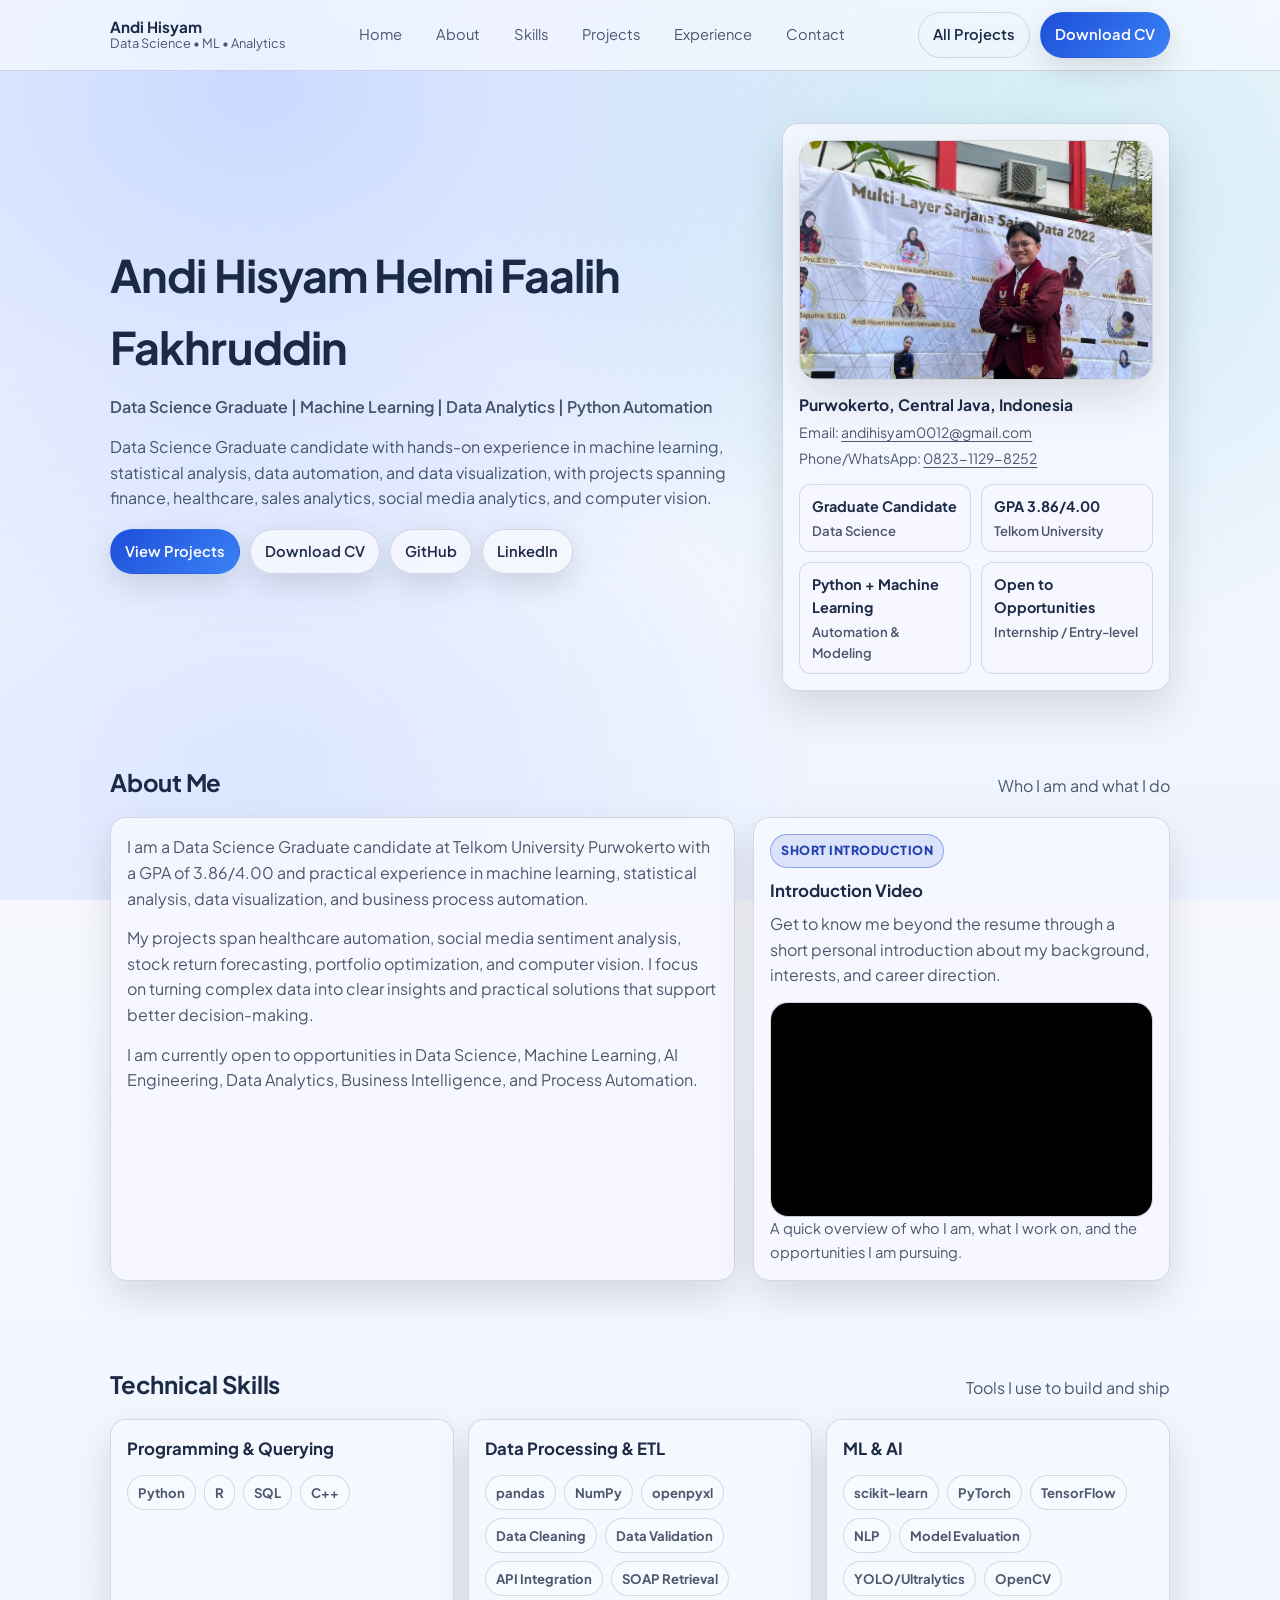
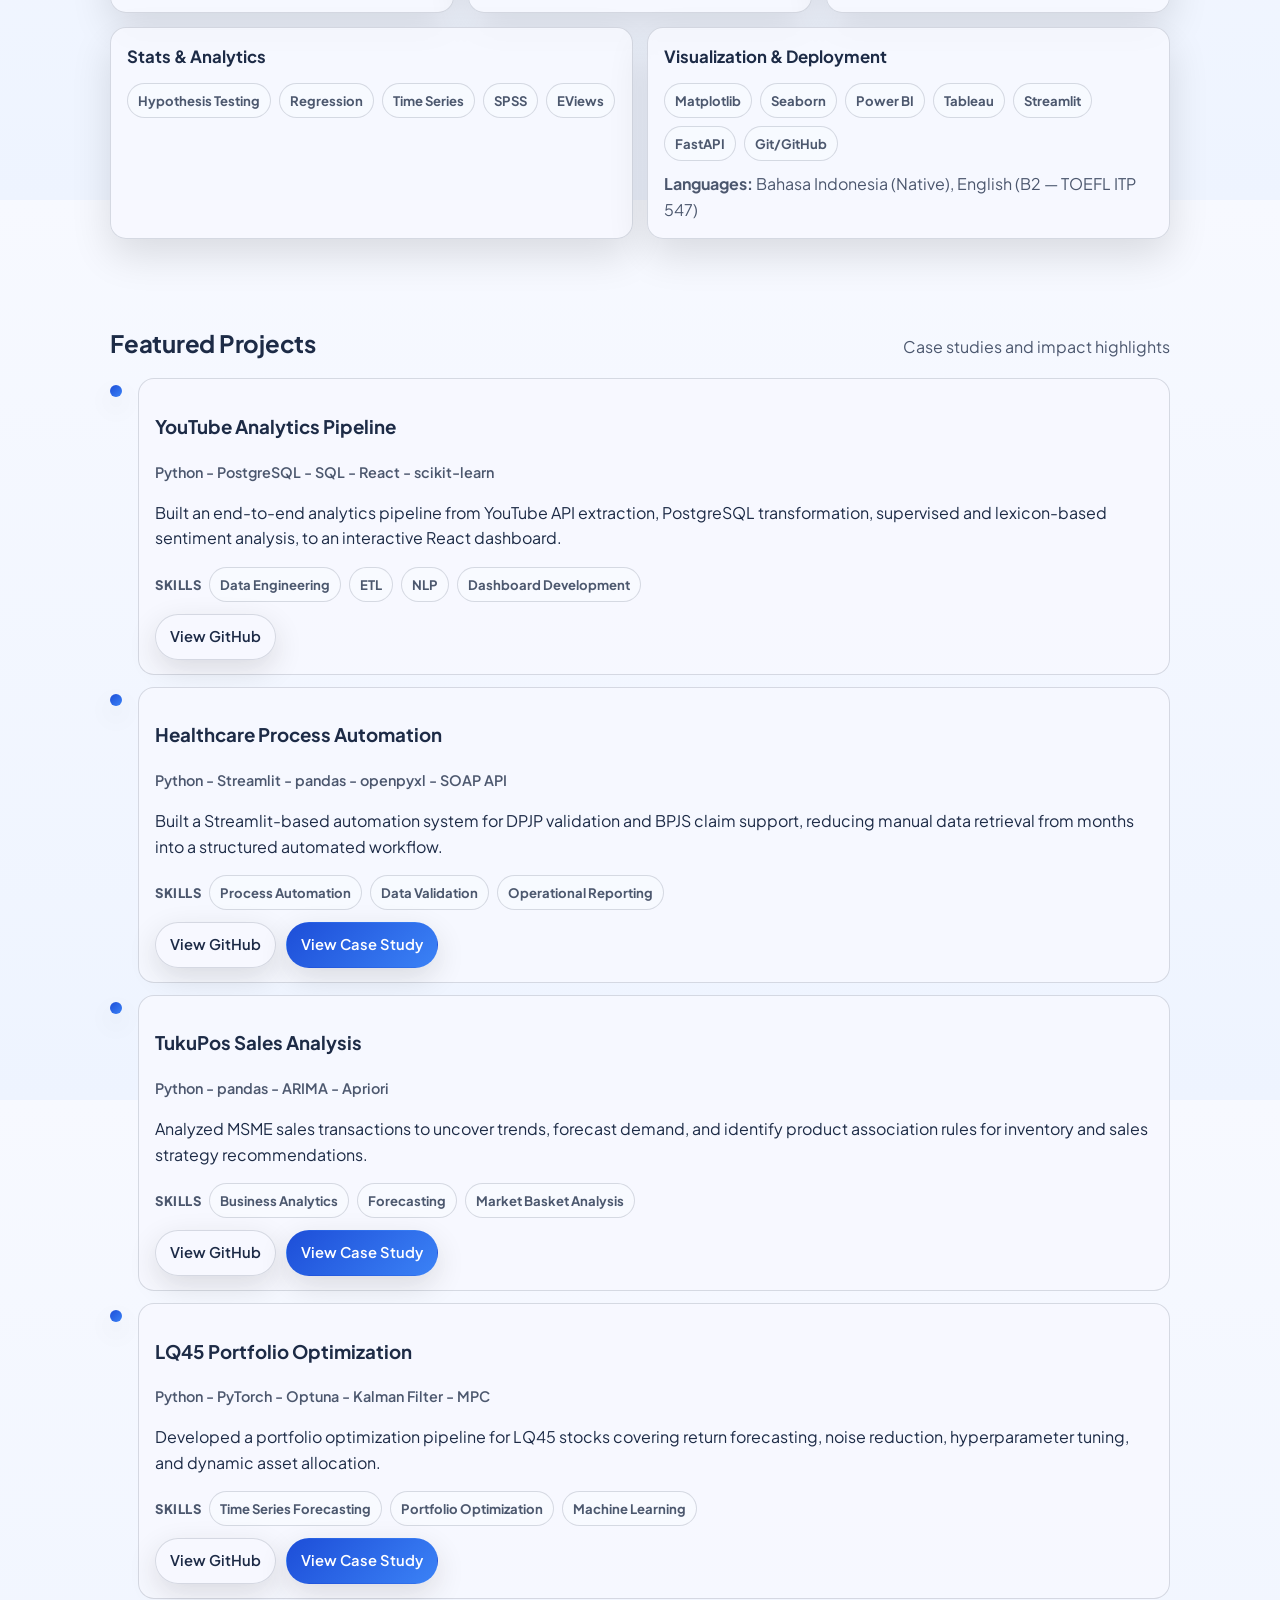
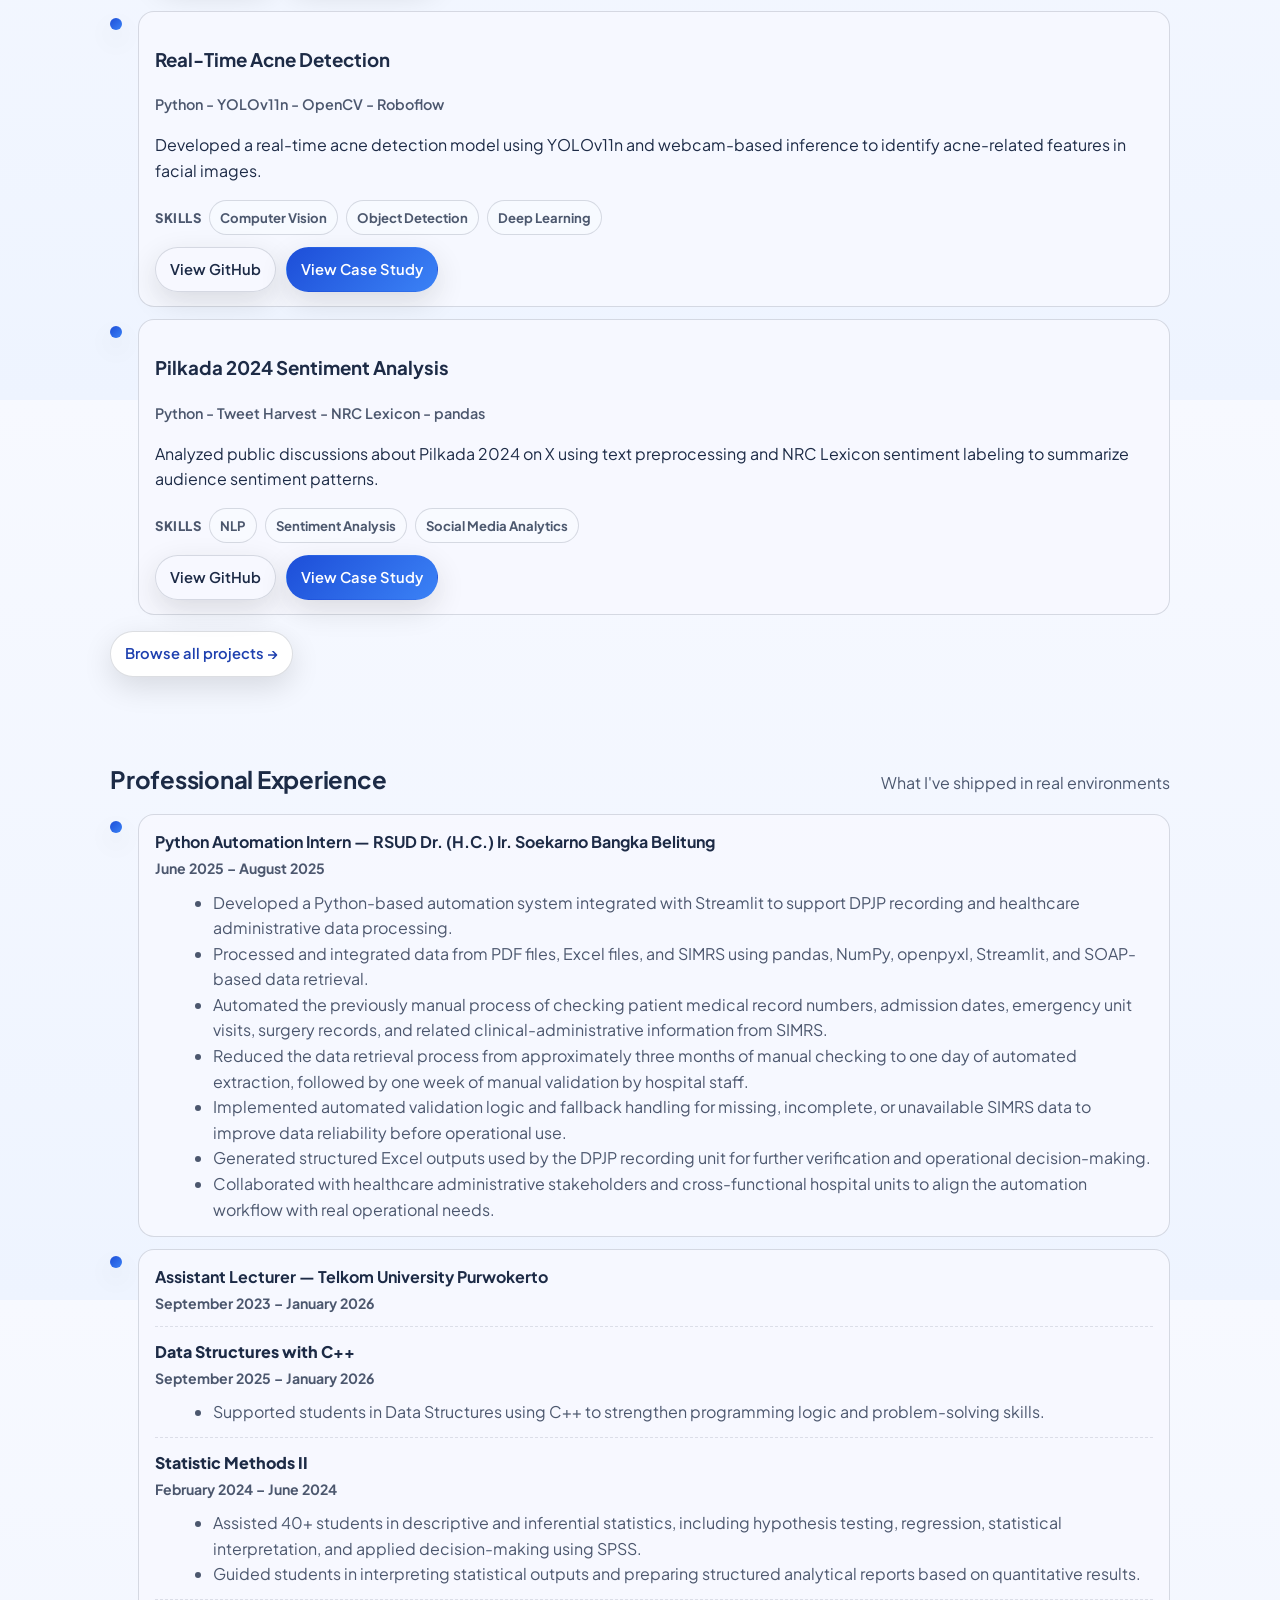
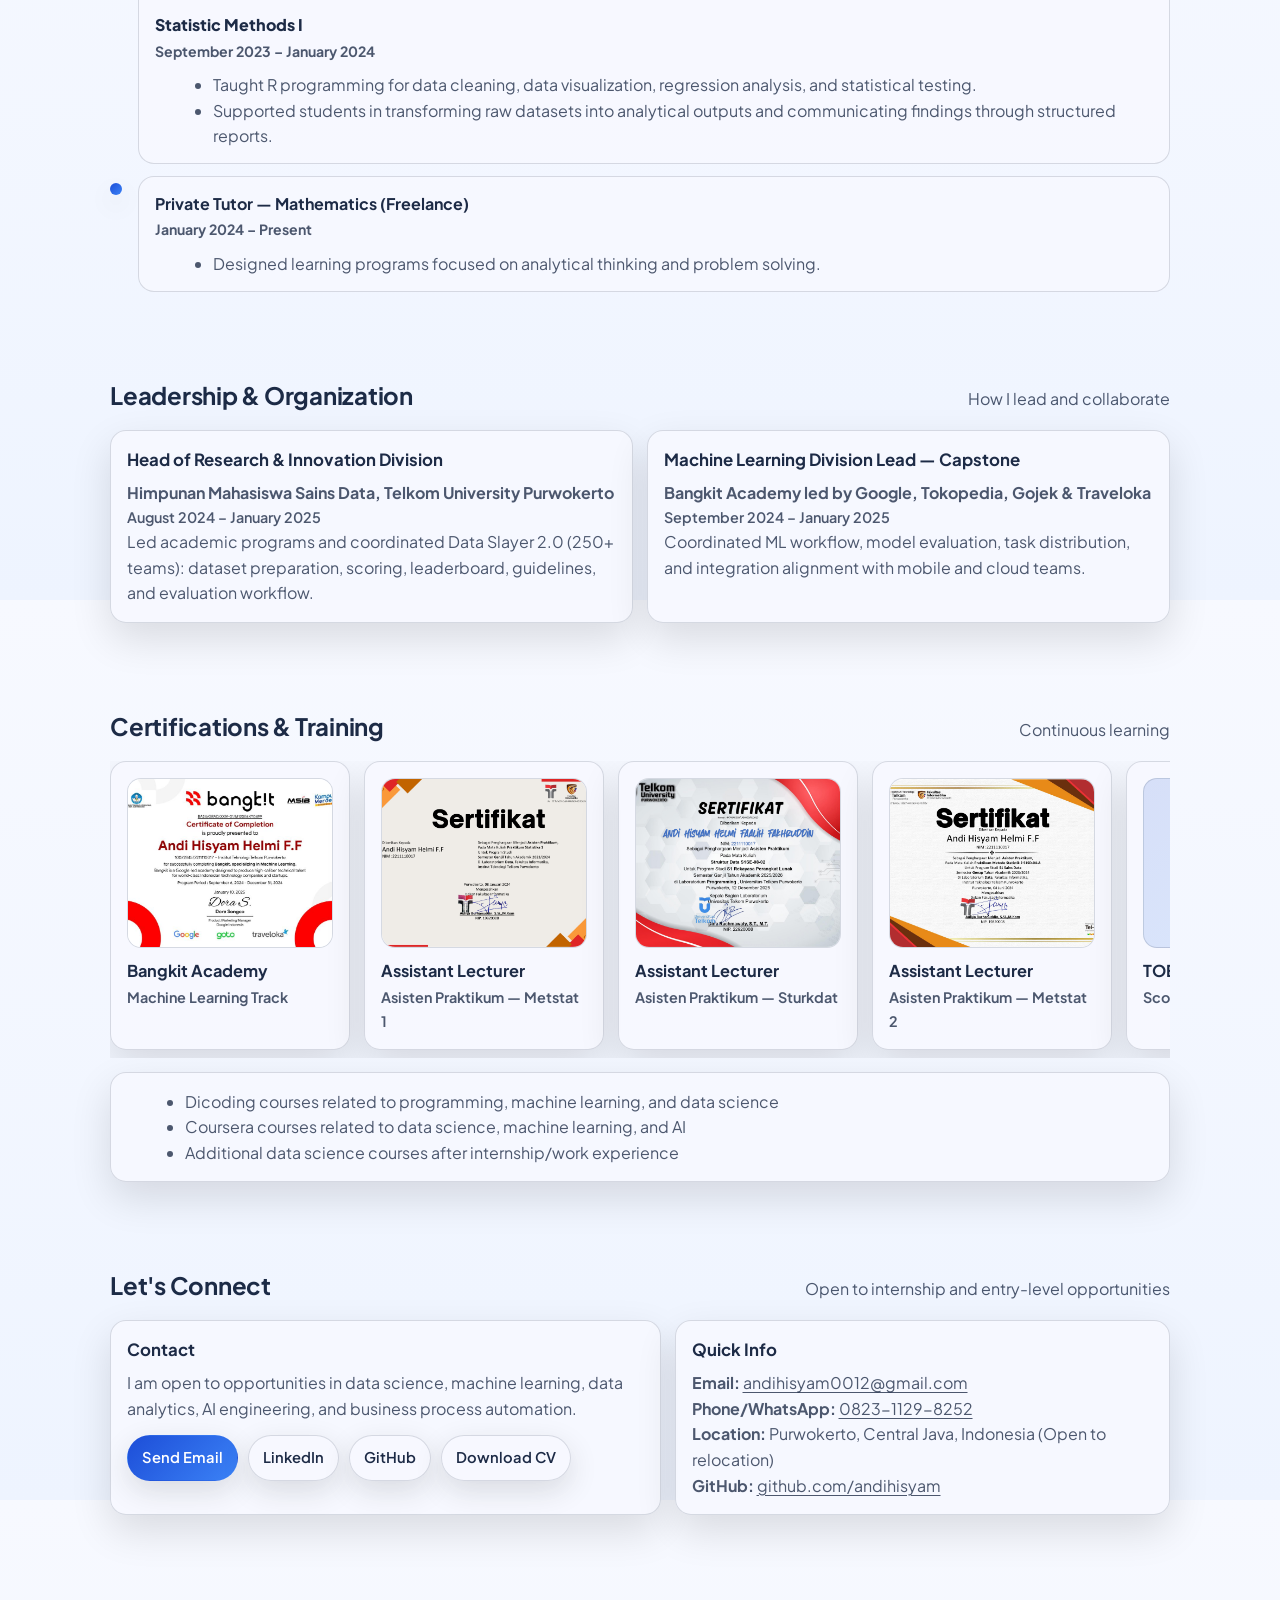
==== commit ac7f97e1: "Add project filtering functionality and enhance project directory layout - Implemented a project fil" ====
--- a/index.html
+++ b/index.html
@@ -31,7 +31,7 @@
 
           <div class="nav-actions">
             <a class="btn ghost" href="projects/index.html">All Projects</a>
-            <a class="btn primary" href="CV_.pdf" download>Download CV</a>
+            <a class="btn primary" href="CV_AndiHisyamHelmiFaalihFakhruddin.pdf" download>Download CV</a>
             <button class="icon-btn mobile-toggle" type="button" data-mobile-toggle aria-expanded="false" aria-controls="mobileMenu" aria-label="Open menu">≡</button>
           </div>
         </div>
@@ -52,14 +52,14 @@
         <div class="hero-grid">
           <div>
             <h1>Andi Hisyam Helmi Faalih Fakhruddin</h1>
-            <p class="subtitle">Data Science Graduate | Data Operations | Machine Learning | Workflow Automation</p>
+            <p class="subtitle">Data Science Graduate | Machine Learning | Data Analytics | Python Automation</p>
             <p class="desc">
-              Data Science Graduate candidate with hands-on experience in data operations, machine learning, data validation, workflow automation, and reporting, with projects spanning healthcare, finance, sales analytics, social media analytics, and computer vision.
+              Data Science Graduate candidate with hands-on experience in machine learning, statistical analysis, data automation, and data visualization, with projects spanning finance, healthcare, sales analytics, social media analytics, and computer vision.
             </p>
 
             <div class="hero-actions" role="group" aria-label="Hero actions">
               <a class="btn primary" href="#projects">View Projects</a>
-              <a class="btn" href="CV_ATS_ANDI_HISYAM.pdf" download>Download CV</a>
+              <a class="btn" href="CV_AndiHisyamHelmiFaalihFakhruddin.pdf" download>Download CV</a>
               <a class="btn" href="https://github.com/andihisyam" target="_blank" rel="noreferrer">GitHub</a>
               <a class="btn" href="https://www.linkedin.com/in/andi-hisyam-818b8315a/" target="_blank" rel="noreferrer">LinkedIn</a>
             </div>
@@ -96,16 +96,13 @@
           <div class="about-grid">
             <div class="card about-copy">
               <p>
-                I am a Data Science Graduate candidate at Telkom University Purwokerto with a GPA of 3.86/4.00 and practical experience in data operations, machine learning, statistical analysis, reporting, and business process automation.
+                I am a Data Science Graduate candidate at Telkom University Purwokerto with a GPA of 3.86/4.00 and practical experience in machine learning, statistical analysis, data visualization, and business process automation.
               </p>
               <p>
-                My projects span healthcare automation, social media sentiment analysis, stock return forecasting, portfolio optimization, and computer vision. I focus on turning complex data into structured outputs, practical insights, and reliable workflows that support better decision-making.
+                My projects span healthcare automation, social media sentiment analysis, stock return forecasting, portfolio optimization, and computer vision. I focus on turning complex data into clear insights and practical solutions that support better decision-making.
               </p>
               <p>
-                I am particularly interested in building systems that combine analytical thinking, quality control, automation, and real-world usability. For me, the most meaningful work is not only about creating accurate models, but also about making them reliable and useful in practical environments.
-              </p>
-              <p>
-                Beyond technical work, I enjoy collaborating with teams, documenting workflows clearly, and explaining analytical ideas in a practical way. I am currently open to opportunities in Data Operations, Data Science, Machine Learning, Data Analytics, Business Intelligence, and Process Automation.
+                I am currently open to opportunities in Data Science, Machine Learning, AI Engineering, Data Analytics, Business Intelligence, and Process Automation.
               </p>
             </div>
 
@@ -140,7 +137,7 @@
         <div class="container">
           <div class="section-head">
             <h2>Technical Skills</h2>
-            <p>Tools I use to build reliable data workflows and analytical solutions</p>
+            <p>Tools I use to build and ship</p>
           </div>
 
           <div class="grid-3">
@@ -218,12 +215,36 @@
             <div class="item">
               <div class="dot" aria-hidden="true"></div>
               <div class="content">
-                <h3>Healthcare Process Automation (DPJP & BPJS Claim Support)</h3>
-                <div class="project-meta">Streamlit • pandas • openpyxl • SIMRS • SOAP</div>
-                <p>Built a Streamlit-based automation and validation workflow that reduced DPJP data retrieval from around three months of manual checking to one day of automated extraction plus validation support.</p>
+                <h3>YouTube Analytics Pipeline</h3>
+                <div class="project-meta">Python - PostgreSQL - SQL - React - scikit-learn</div>
+                <p>Built an end-to-end analytics pipeline from YouTube API extraction, PostgreSQL transformation, supervised and lexicon-based sentiment analysis, to an interactive React dashboard.</p>
+                <div class="project-tags" aria-label="YouTube Analytics skills">
+                  <span class="tag-label">Skills</span>
+                  <span class="badge">Data Engineering</span>
+                  <span class="badge">ETL</span>
+                  <span class="badge">NLP</span>
+                  <span class="badge">Dashboard Development</span>
+                </div>
                 <div class="project-actions">
-                  
-                  <a class="btn" href="https://github.com/andihisyam/Internship/tree/main/RSUD%20BABEL" target="_blank" rel="noreferrer">View GitHub</a>
+                  <a class="btn" href="https://github.com/andihisyam/youtube-analytics" target="_blank" rel="noreferrer">View GitHub</a>
+                </div>
+              </div>
+            </div>
+
+            <div class="item">
+              <div class="dot" aria-hidden="true"></div>
+              <div class="content">
+                <h3>Healthcare Process Automation</h3>
+                <div class="project-meta">Python - Streamlit - pandas - openpyxl - SOAP API</div>
+                <p>Built a Streamlit-based automation system for DPJP validation and BPJS claim support, reducing manual data retrieval from months into a structured automated workflow.</p>
+                <div class="project-tags" aria-label="Healthcare automation skills">
+                  <span class="tag-label">Skills</span>
+                  <span class="badge">Process Automation</span>
+                  <span class="badge">Data Validation</span>
+                  <span class="badge">Operational Reporting</span>
+                </div>
+                <div class="project-actions">
+                  <a class="btn" href="https://github.com/andihisyam/healthcare-process-automation" target="_blank" rel="noreferrer">View GitHub</a>
                   <a class="btn primary" href="projects/healthcare-process-automation/index.html">View Case Study</a>
                 </div>
               </div>
@@ -232,68 +253,75 @@
             <div class="item">
               <div class="dot" aria-hidden="true"></div>
               <div class="content">
-                <h3>LQ45 Portfolio Optimization </h3>
-                <div class="project-meta">PyTorch • Optuna • Kalman Filter • MPC • Time Series</div>
-                <p>Developed an end-to-end pipeline for return prediction, noise reduction, and dynamic allocation for LQ45 stocks (2015–2025 data).</p>
+                <h3>TukuPos Sales Analysis</h3>
+                <div class="project-meta">Python - pandas - ARIMA - Apriori</div>
+                <p>Analyzed MSME sales transactions to uncover trends, forecast demand, and identify product association rules for inventory and sales strategy recommendations.</p>
+                <div class="project-tags" aria-label="TukuPos analytics skills">
+                  <span class="tag-label">Skills</span>
+                  <span class="badge">Business Analytics</span>
+                  <span class="badge">Forecasting</span>
+                  <span class="badge">Market Basket Analysis</span>
+                </div>
                 <div class="project-actions">
-                  <a class="btn" href="https://github.com/andihisyam/Skripsi" target="_blank" rel="noreferrer">View GitHub</a>
-                  <a class="btn primary" href="projects/lq45-portfolio-optimization/index.html">View Case Study</a>
-                </div>
-              </div>
-            </div>
-
-            <div class="item">
-              <div class="dot" aria-hidden="true"></div>
-              <div class="content">
-                <h3>Sentiment Analysis: Pilkada DKI Jakarta 2024</h3>
-                <div class="project-meta">Tweet Harvest • NLP Preprocessing • NRC Lexicon</div>
-                <p>Collected ~1,000 tweets and classified sentiment (positive/negative/neutral) with preprocessing and lexicon-based labeling.</p>
-                <div class="project-actions">
-                  
-                  <a class="btn" href="https://github.com/andihisyam/Python-Project/tree/main/sentiment-analysis/Pilkada-2024" target="_blank" rel="noreferrer">View GitHub</a>
-                  <a class="btn primary" href="projects/sentiment-analysis-pilkada/index.html">View Case Study</a>
-                </div>
-              </div>
-            </div>
-
-            <div class="item">
-              <div class="dot" aria-hidden="true"></div>
-              <div class="content">
-                <h3>Sentiment Analysis: JKT48 on X (Twitter)</h3>
-                <div class="project-meta">Tweet Harvest • pandas • NLTK • Sastrawi • NRC Lexicon</div>
-                <p>Analyzed ~1,000 tweets about JKT48 on X (Twitter) to identify frequently discussed topics and measure public sentiment (positive/negative/neutral) using NRC Lexicon.</p>
-                <div class="project-actions">
-                  
-                  <a class="btn" href="https://github.com/andihisyam/Python-Project/tree/main/sentiment-analysis/JKT48" target="_blank" rel="noreferrer">View GitHub</a>
-                  <a class="btn primary" href="projects/sentiment-analysis-jkt48/index.html">View Case Study</a>
-                </div>
-              </div>
-            </div>
-
-            <div class="item">
-              <div class="dot" aria-hidden="true"></div>
-              <div class="content">
-                <h3>Real-Time Acne Detection (YOLOv11)</h3>
-                <div class="project-meta">YOLOv11n • Roboflow • OpenCV • Real-time Inference</div>
-                <p>Trained a YOLOv11n model with ~800 images and built webcam inference to detect acne classes (pustule, papule, nodule).</p>
-                <div class="project-actions">
-                  <!-- TODO: Replace placeholder repository link when ready -->
-                  <a class="btn" href="https://github.com/andihisyam/Python-Project/tree/main/acne-detection" target="_blank" rel="noreferrer">View GitHub</a>
-                  <a class="btn primary" href="projects/acne-detection/index.html">View Case Study</a>
-                </div>
-              </div>
-            </div>
-
-            <div class="item">
-              <div class="dot" aria-hidden="true"></div>
-              <div class="content">
-                <h3>TukuPos Sales Analysis</h3>
-                <div class="project-meta">ARIMA • Apriori • Business Insight • pandas</div>
-                <p>Analyzed ~1,000 transactions to uncover trends, forecast sales, and derive association rules for inventory planning recommendations.</p>
-                <div class="project-actions">
-                  
                   <a class="btn" href="https://github.com/andihisyam/tukupos-sales-analysis" target="_blank" rel="noreferrer">View GitHub</a>
                   <a class="btn primary" href="projects/tukupos-sales-analysis/index.html">View Case Study</a>
+                </div>
+              </div>
+            </div>
+
+            <div class="item">
+              <div class="dot" aria-hidden="true"></div>
+              <div class="content">
+                <h3>LQ45 Portfolio Optimization</h3>
+                <div class="project-meta">Python - PyTorch - Optuna - Kalman Filter - MPC</div>
+                <p>Developed a portfolio optimization pipeline for LQ45 stocks covering return forecasting, noise reduction, hyperparameter tuning, and dynamic asset allocation.</p>
+                <div class="project-tags" aria-label="LQ45 optimization skills">
+                  <span class="tag-label">Skills</span>
+                  <span class="badge">Time Series Forecasting</span>
+                  <span class="badge">Portfolio Optimization</span>
+                  <span class="badge">Machine Learning</span>
+                </div>
+                <div class="project-actions">
+                  <a class="btn" href="https://github.com/andihisyam/lq45-portfolio-optimization" target="_blank" rel="noreferrer">View GitHub</a>
+                  <a class="btn primary" href="projects/lq45-portfolio-optimization/index.html">View Case Study</a>
+                </div>
+              </div>
+            </div>
+
+            <div class="item">
+              <div class="dot" aria-hidden="true"></div>
+              <div class="content">
+                <h3>Real-Time Acne Detection</h3>
+                <div class="project-meta">Python - YOLOv11n - OpenCV - Roboflow</div>
+                <p>Developed a real-time acne detection model using YOLOv11n and webcam-based inference to identify acne-related features in facial images.</p>
+                <div class="project-tags" aria-label="Acne detection skills">
+                  <span class="tag-label">Skills</span>
+                  <span class="badge">Computer Vision</span>
+                  <span class="badge">Object Detection</span>
+                  <span class="badge">Deep Learning</span>
+                </div>
+                <div class="project-actions">
+                  <a class="btn" href="https://github.com/andihisyam/acne-detection-computer-vision" target="_blank" rel="noreferrer">View GitHub</a>
+                  <a class="btn primary" href="projects/acne-detection/index.html">View Case Study</a>
+                </div>
+              </div>
+            </div>
+
+            <div class="item">
+              <div class="dot" aria-hidden="true"></div>
+              <div class="content">
+                <h3>Pilkada 2024 Sentiment Analysis</h3>
+                <div class="project-meta">Python - Tweet Harvest - NRC Lexicon - pandas</div>
+                <p>Analyzed public discussions about Pilkada 2024 on X using text preprocessing and NRC Lexicon sentiment labeling to summarize audience sentiment patterns.</p>
+                <div class="project-tags" aria-label="Pilkada sentiment skills">
+                  <span class="tag-label">Skills</span>
+                  <span class="badge">NLP</span>
+                  <span class="badge">Sentiment Analysis</span>
+                  <span class="badge">Social Media Analytics</span>
+                </div>
+                <div class="project-actions">
+                  <a class="btn" href="https://github.com/andihisyam/pilkada-2024-sentiment-analysis" target="_blank" rel="noreferrer">View GitHub</a>
+                  <a class="btn primary" href="projects/sentiment-analysis-pilkada/index.html">View Case Study</a>
                 </div>
               </div>
             </div>
@@ -319,13 +347,13 @@
                 <strong>Python Automation Intern — RSUD Dr. (H.C.) Ir. Soekarno Bangka Belitung</strong>
                 <div class="when">June 2025 – August 2025</div>
                 <ul>
-                  <li>Developed a Python-based automation system with Streamlit to support DPJP recording, healthcare administrative processing, and structured operational review.</li>
-                  <li>Processed, validated, and integrated data from PDF files, Excel files, and SIMRS using pandas, NumPy, openpyxl, Streamlit, and SOAP-based data retrieval.</li>
-                  <li>Automated a previously manual workflow for checking patient medical record numbers, admission dates, emergency visits, surgery records, and related clinical-administrative information from SIMRS.</li>
-                  <li>Reduced the data retrieval process from approximately three months of manual checking to one day of automated extraction, followed by structured manual validation by hospital staff.</li>
-                  <li>Implemented automated validation logic, fallback handling, and data quality checks for missing, incomplete, or unavailable SIMRS data before operational use.</li>
-                  <li>Generated structured Excel outputs used by the DPJP recording unit for verification, reporting, and operational decision-making.</li>
-                  <li>Collaborated with healthcare administrative stakeholders and cross-functional hospital units to align the workflow, reporting needs, and validation process with real operational requirements.</li>
+                  <li>Developed a Python-based automation system integrated with Streamlit to support DPJP recording and healthcare administrative data processing.</li>
+                  <li>Processed and integrated data from PDF files, Excel files, and SIMRS using pandas, NumPy, openpyxl, Streamlit, and SOAP-based data retrieval.</li>
+                  <li>Automated the previously manual process of checking patient medical record numbers, admission dates, emergency unit visits, surgery records, and related clinical-administrative information from SIMRS.</li>
+                  <li>Reduced the data retrieval process from approximately three months of manual checking to one day of automated extraction, followed by one week of manual validation by hospital staff.</li>
+                  <li>Implemented automated validation logic and fallback handling for missing, incomplete, or unavailable SIMRS data to improve data reliability before operational use.</li>
+                  <li>Generated structured Excel outputs used by the DPJP recording unit for further verification and operational decision-making.</li>
+                  <li>Collaborated with healthcare administrative stakeholders and cross-functional hospital units to align the automation workflow with real operational needs.</li>
                 </ul>
               </div>
             </div>
@@ -475,7 +503,7 @@
           <div class="contact-grid">
             <div class="card">
               <h3>Contact</h3>
-              <p>I am open to opportunities in data operations, data science, machine learning, data analytics, AI engineering, and business process automation, especially in roles involving workflow improvement, reporting, and data quality.</p>
+              <p>I am open to opportunities in data science, machine learning, data analytics, AI engineering, and business process automation.</p>
               <div class="project-actions" style="margin-top: 14px;">
                 <a class="btn primary" href="mailto:andihisyam0012@gmail.com">Send Email</a>
                 <a class="btn" href="https://www.linkedin.com/in/andi-hisyam-818b8315a/" target="_blank" rel="noreferrer">LinkedIn</a>
@@ -503,7 +531,3 @@
     <script src="assets/js/main.js"></script>
   </body>
 </html>
-
-
-
-
--- a/assets/css/styles.css
+++ b/assets/css/styles.css
@@ -625,6 +625,158 @@
   margin-top: 12px;
 }
 
+.project-tags {
+  display: flex;
+  flex-wrap: wrap;
+  align-items: center;
+  gap: 8px;
+  margin-top: 12px;
+}
+
+.tag-label,
+.filter-label,
+.project-domain {
+  color: var(--muted);
+  font-size: 0.82rem;
+  font-weight: 800;
+  letter-spacing: 0.04em;
+  text-transform: uppercase;
+}
+
+.project-filter-panel {
+  display: grid;
+  gap: 18px;
+  padding: 18px;
+  margin-bottom: 18px;
+  border: 1px solid var(--border);
+  border-radius: var(--radius);
+  background: var(--card);
+  box-shadow: var(--shadow);
+}
+
+.project-search {
+  display: grid;
+  gap: 8px;
+}
+
+.project-search label {
+  color: var(--muted);
+  font-size: 0.86rem;
+  font-weight: 800;
+}
+
+.project-search input {
+  width: 100%;
+  padding: 13px 14px;
+  border: 1px solid var(--border);
+  border-radius: 16px;
+  background: var(--card2);
+  color: var(--text);
+  font: inherit;
+  outline: none;
+}
+
+.project-search input:focus {
+  border-color: rgba(37, 99, 235, 0.55);
+  box-shadow: 0 0 0 4px rgba(37, 99, 235, 0.12);
+}
+
+.filter-row {
+  display: flex;
+  flex-wrap: wrap;
+  align-items: center;
+  gap: 10px;
+}
+
+.filter-label {
+  min-width: 94px;
+}
+
+.filter-chip {
+  cursor: pointer;
+  border: 1px solid var(--border);
+  border-radius: 999px;
+  padding: 8px 12px;
+  background: var(--card2);
+  color: var(--muted);
+  font: inherit;
+  font-size: 0.9rem;
+  font-weight: 800;
+  transition: transform 160ms ease, border-color 160ms ease, background 160ms ease, color 160ms ease;
+}
+
+.filter-chip:hover {
+  transform: translateY(-1px);
+  border-color: rgba(37, 99, 235, 0.4);
+  color: var(--text);
+}
+
+.filter-chip.is-active {
+  border-color: transparent;
+  background: linear-gradient(135deg, var(--accent), var(--accent2));
+  color: #fff;
+}
+
+.project-filter-footer {
+  display: flex;
+  flex-wrap: wrap;
+  align-items: center;
+  justify-content: space-between;
+  gap: 12px;
+  padding-top: 4px;
+}
+
+.project-count {
+  color: var(--muted);
+  font-weight: 800;
+}
+
+.project-directory {
+  display: grid;
+  grid-template-columns: repeat(2, minmax(0, 1fr));
+  gap: 14px;
+}
+
+.project-directory-card {
+  display: flex;
+  flex-direction: column;
+}
+
+.project-directory-card[hidden] {
+  display: none;
+}
+
+.project-directory-card h3 {
+  margin: 10px 0 8px;
+}
+
+.project-directory-card p {
+  margin-bottom: 2px;
+}
+
+.project-card-head {
+  display: flex;
+  flex-wrap: wrap;
+  align-items: center;
+  justify-content: space-between;
+  gap: 10px;
+}
+
+.project-directory-card .project-actions {
+  margin-top: auto;
+  padding-top: 14px;
+}
+
+.project-empty {
+  margin-top: 18px;
+  padding: 18px;
+  border: 1px dashed var(--border);
+  border-radius: var(--radius);
+  color: var(--muted);
+  text-align: center;
+  font-weight: 800;
+}
+
 .timeline {
   display: grid;
   gap: 12px;
@@ -839,6 +991,12 @@
   .grid-2 {
     grid-template-columns: 1fr;
   }
+  .project-directory {
+    grid-template-columns: 1fr;
+  }
+  .filter-label {
+    width: 100%;
+  }
   .project-card {
     grid-template-columns: 1fr;
   }
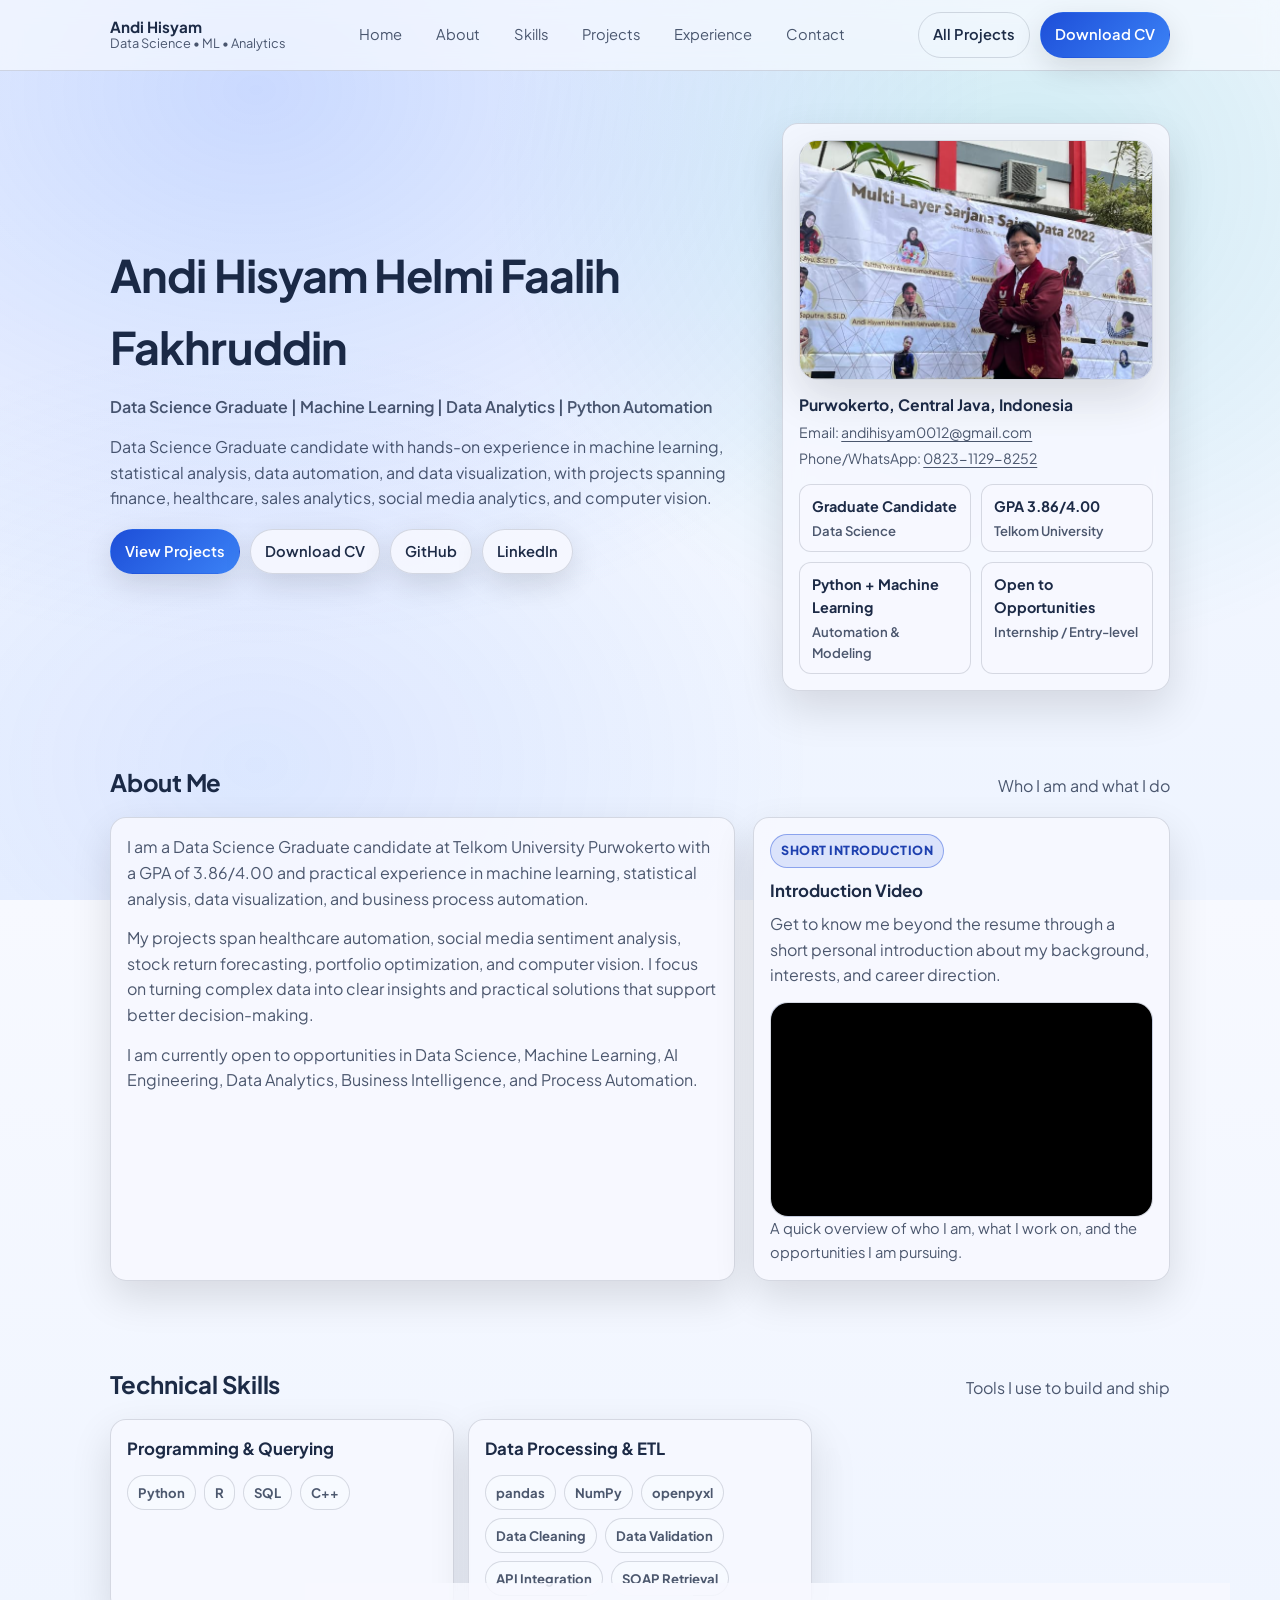
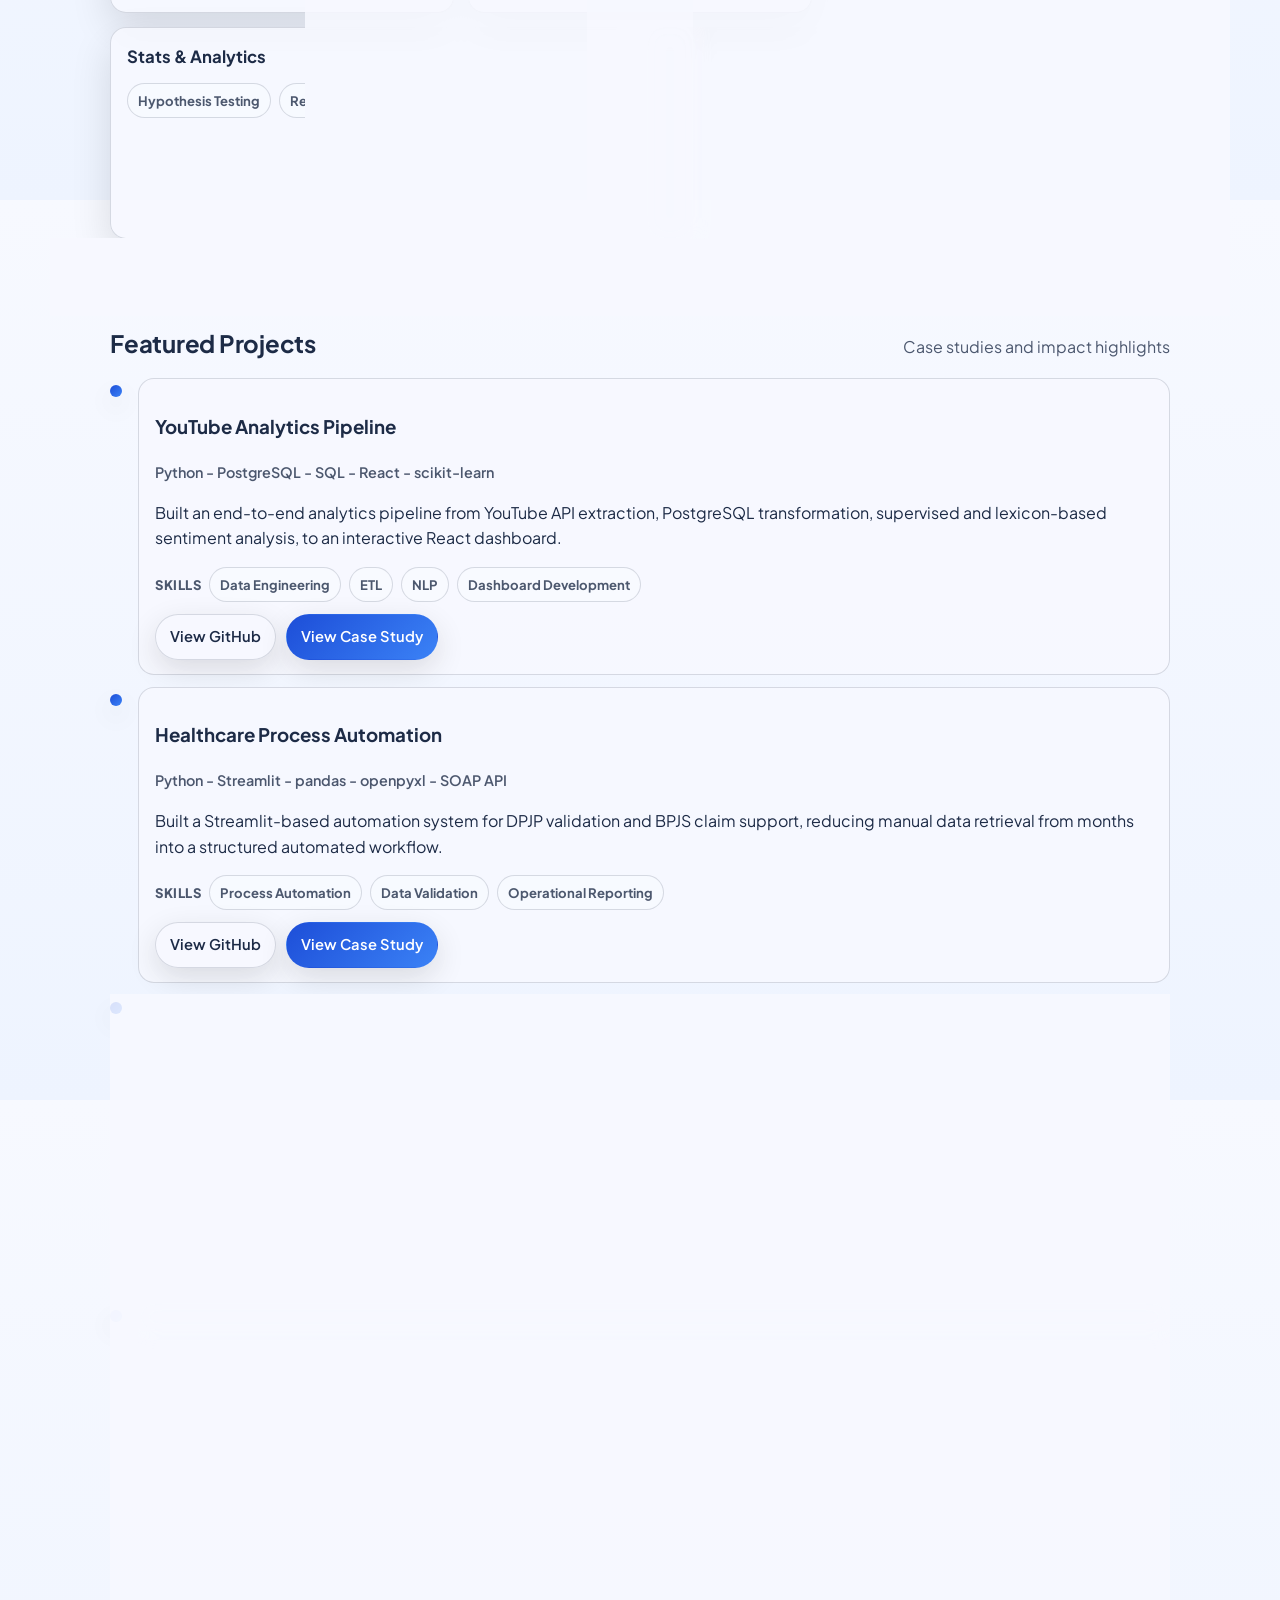
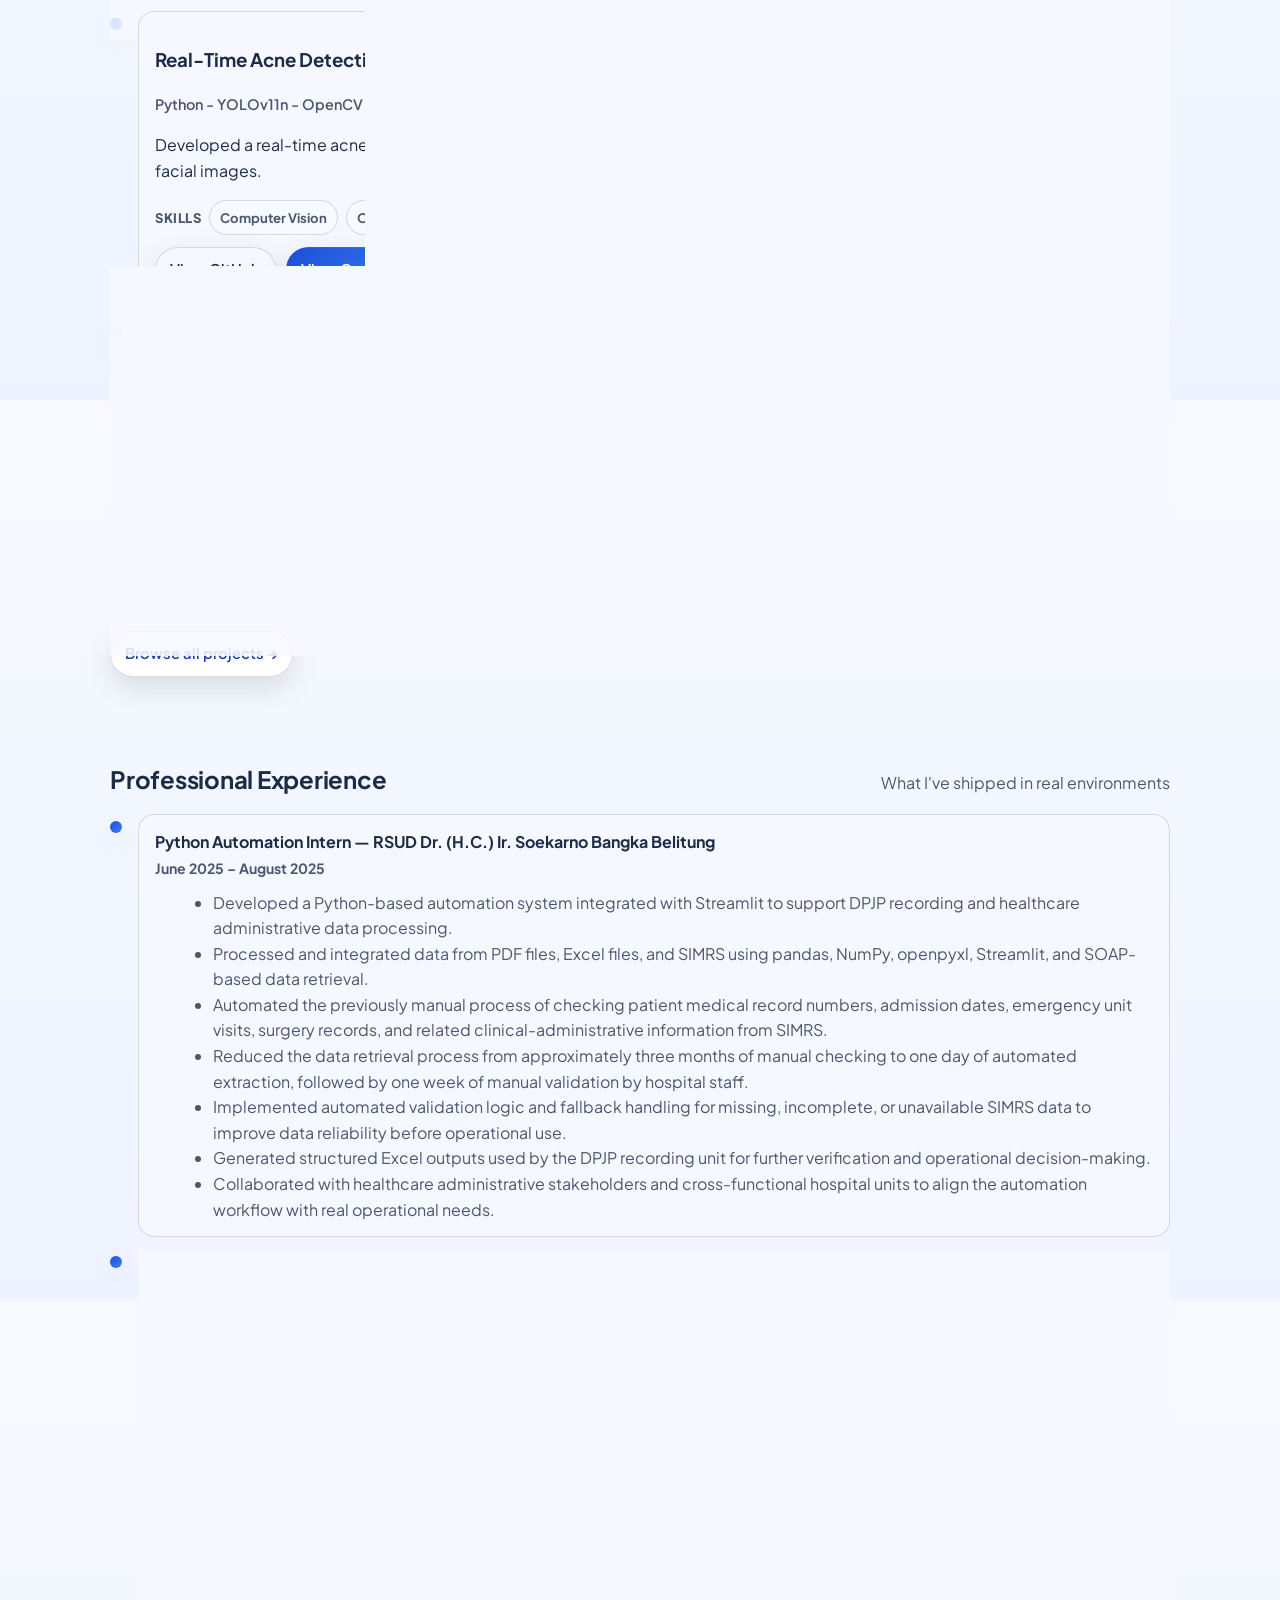
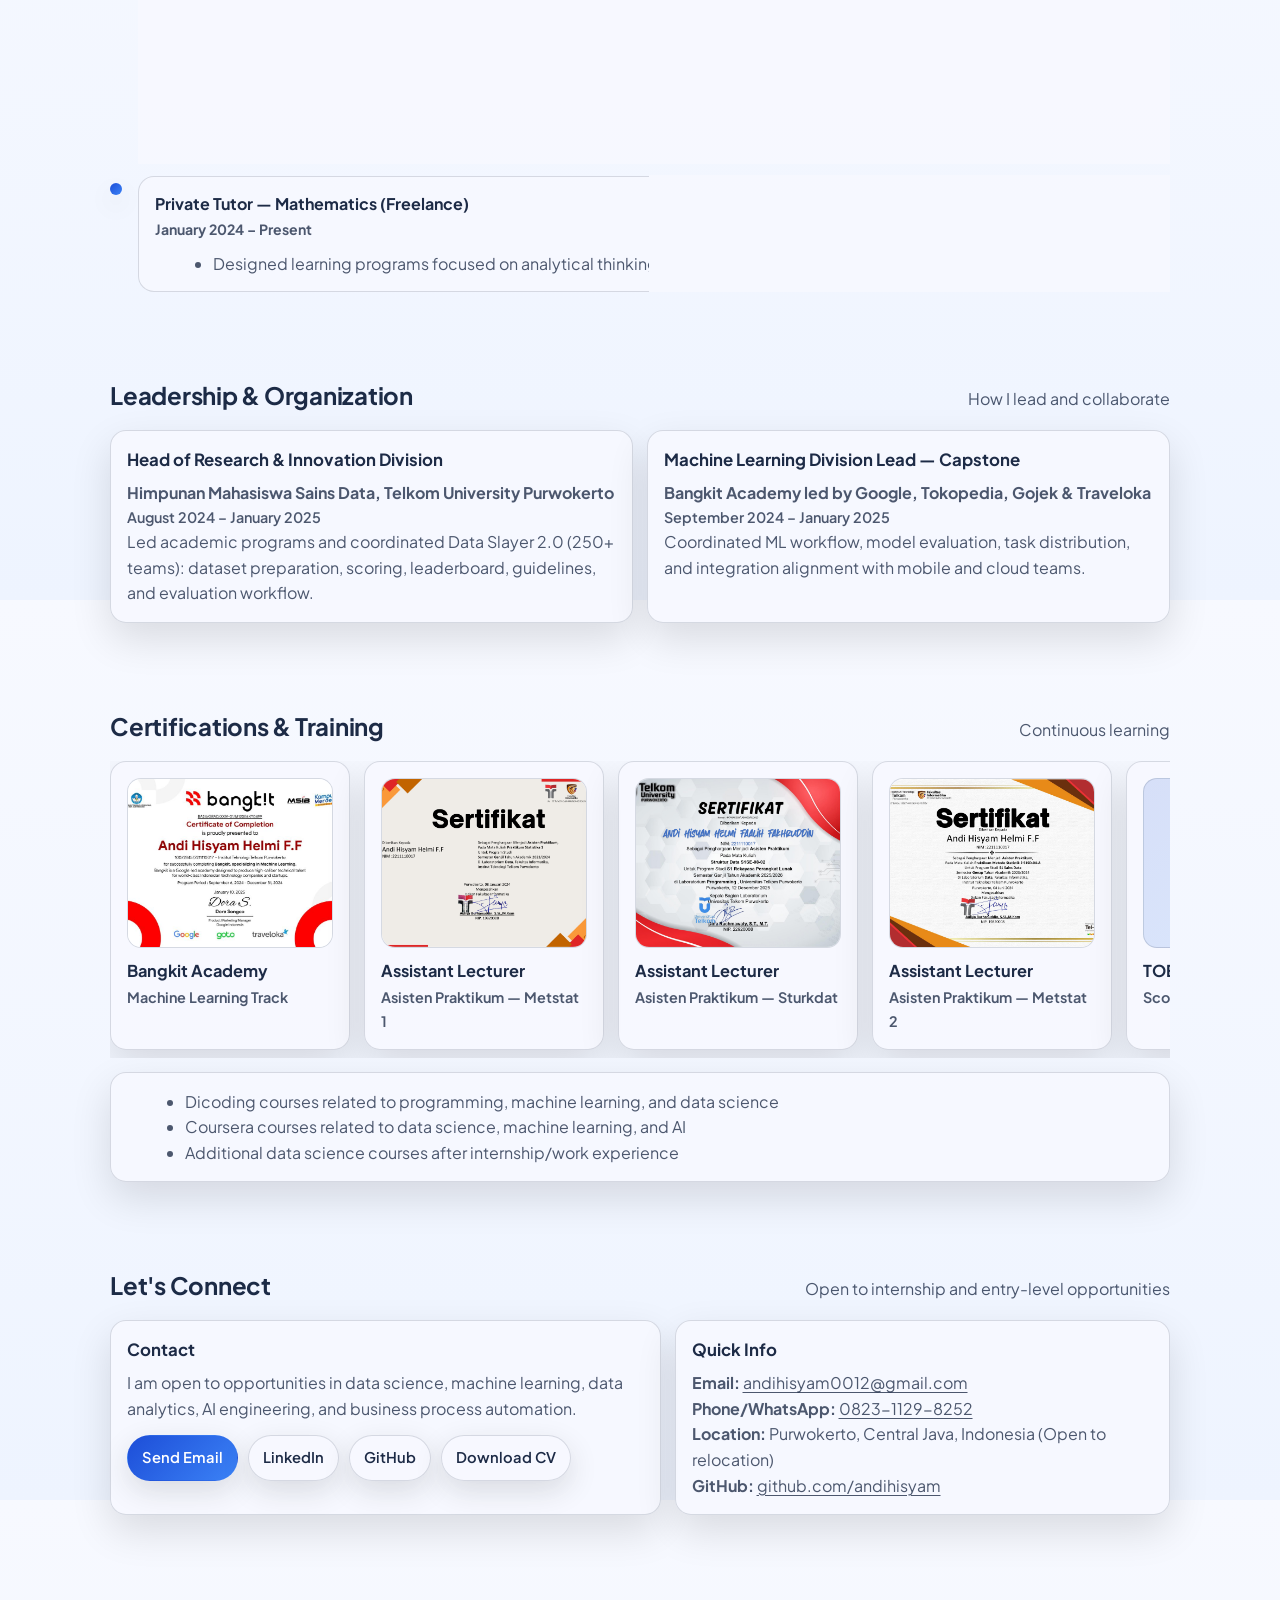
==== commit 8bf18f62: "Add YouTube Analytics Pipeline case study and update project links" ====
--- a/index.html
+++ b/index.html
@@ -227,6 +227,7 @@
                 </div>
                 <div class="project-actions">
                   <a class="btn" href="https://github.com/andihisyam/youtube-analytics" target="_blank" rel="noreferrer">View GitHub</a>
+                  <a class="btn primary" href="projects/youtube-analytics-pipeline/index.html">View Case Study</a>
                 </div>
               </div>
             </div>
--- a/assets/css/styles.css
+++ b/assets/css/styles.css
@@ -777,6 +777,180 @@
   font-weight: 800;
 }
 
+.case-metric-grid {
+  display: grid;
+  grid-template-columns: repeat(4, minmax(0, 1fr));
+  gap: 14px;
+}
+
+.metric-card span {
+  display: block;
+  color: var(--muted);
+  font-size: 0.82rem;
+  font-weight: 800;
+  letter-spacing: 0.04em;
+  text-transform: uppercase;
+}
+
+.metric-card strong {
+  display: block;
+  margin-top: 8px;
+  font-size: clamp(1.45rem, 2.4vw, 2rem);
+  line-height: 1.1;
+}
+
+.metric-card p {
+  margin-top: 8px;
+}
+
+.sentiment-bars {
+  display: grid;
+  gap: 14px;
+  margin-top: 18px;
+}
+
+.sentiment-row {
+  display: grid;
+  grid-template-columns: minmax(130px, 1fr) auto;
+  gap: 10px;
+  align-items: end;
+}
+
+.sentiment-row div {
+  display: grid;
+  gap: 2px;
+}
+
+.sentiment-row strong {
+  text-transform: capitalize;
+}
+
+.sentiment-row span {
+  color: var(--muted);
+  font-size: 0.88rem;
+  font-weight: 750;
+}
+
+.sentiment-row > span {
+  color: var(--text);
+}
+
+.sentiment-row i {
+  grid-column: 1 / -1;
+  display: block;
+  height: 10px;
+  border-radius: 999px;
+  background:
+    linear-gradient(90deg, var(--accent), var(--accent2)) 0 0 / var(--bar) 100% no-repeat,
+    color-mix(in srgb, var(--card2) 82%, transparent);
+  border: 1px solid var(--border);
+}
+
+.lexicon-chart {
+  position: relative;
+  min-height: 280px;
+  margin-top: 18px;
+  padding: 12px 12px 34px 42px;
+  border: 1px solid var(--border);
+  border-radius: var(--radiusSm);
+  background: color-mix(in srgb, var(--card2) 82%, transparent);
+}
+
+.lexicon-plot {
+  display: grid;
+  grid-template-columns: repeat(3, minmax(0, 1fr));
+  align-items: end;
+  gap: 14px;
+  height: 220px;
+  border-left: 1px solid var(--border);
+  border-bottom: 1px solid var(--border);
+  padding: 10px 10px 0;
+}
+
+.lexicon-bar {
+  display: flex;
+  min-height: 34px;
+  height: var(--bar);
+  flex-direction: column;
+  justify-content: flex-end;
+  gap: 4px;
+  padding: 10px 8px;
+  border-radius: 10px 10px 0 0;
+  background: linear-gradient(180deg, var(--accent2), var(--accent));
+  color: #fff;
+  text-align: center;
+}
+
+.lexicon-bar span,
+.lexicon-bar strong {
+  line-height: 1.1;
+}
+
+.lexicon-bar span {
+  font-size: 0.78rem;
+  font-weight: 800;
+  text-transform: capitalize;
+}
+
+.chart-axis {
+  position: absolute;
+  color: var(--muted);
+  font-size: 0.78rem;
+  font-weight: 850;
+  letter-spacing: 0.04em;
+  text-transform: uppercase;
+}
+
+.x-axis {
+  left: 42px;
+  right: 12px;
+  bottom: 9px;
+  text-align: center;
+}
+
+.y-axis {
+  left: 10px;
+  top: 50%;
+  transform: translateY(-50%) rotate(-90deg);
+  transform-origin: center;
+}
+
+.table-wrap {
+  width: 100%;
+  overflow-x: auto;
+}
+
+.case-table {
+  width: 100%;
+  border-collapse: collapse;
+  min-width: 640px;
+}
+
+.case-table th,
+.case-table td {
+  padding: 12px 10px;
+  border-bottom: 1px solid var(--border);
+  text-align: left;
+  white-space: nowrap;
+}
+
+.case-table th {
+  color: var(--muted);
+  font-size: 0.82rem;
+  letter-spacing: 0.04em;
+  text-transform: uppercase;
+}
+
+.case-table td {
+  color: var(--muted);
+  font-weight: 650;
+}
+
+.case-table td:first-child {
+  color: var(--text);
+  font-weight: 850;
+}
+
 .timeline {
   display: grid;
   gap: 12px;
@@ -994,6 +1168,9 @@
   .project-directory {
     grid-template-columns: 1fr;
   }
+  .case-metric-grid {
+    grid-template-columns: repeat(2, minmax(0, 1fr));
+  }
   .filter-label {
     width: 100%;
   }
@@ -1013,6 +1190,18 @@
   }
   .mobile-menu[data-open="true"] {
     display: block;
+  }
+}
+
+@media (max-width: 560px) {
+  .case-metric-grid {
+    grid-template-columns: 1fr;
+  }
+  .lexicon-plot {
+    gap: 8px;
+  }
+  .lexicon-bar {
+    padding: 8px 4px;
   }
 }
 
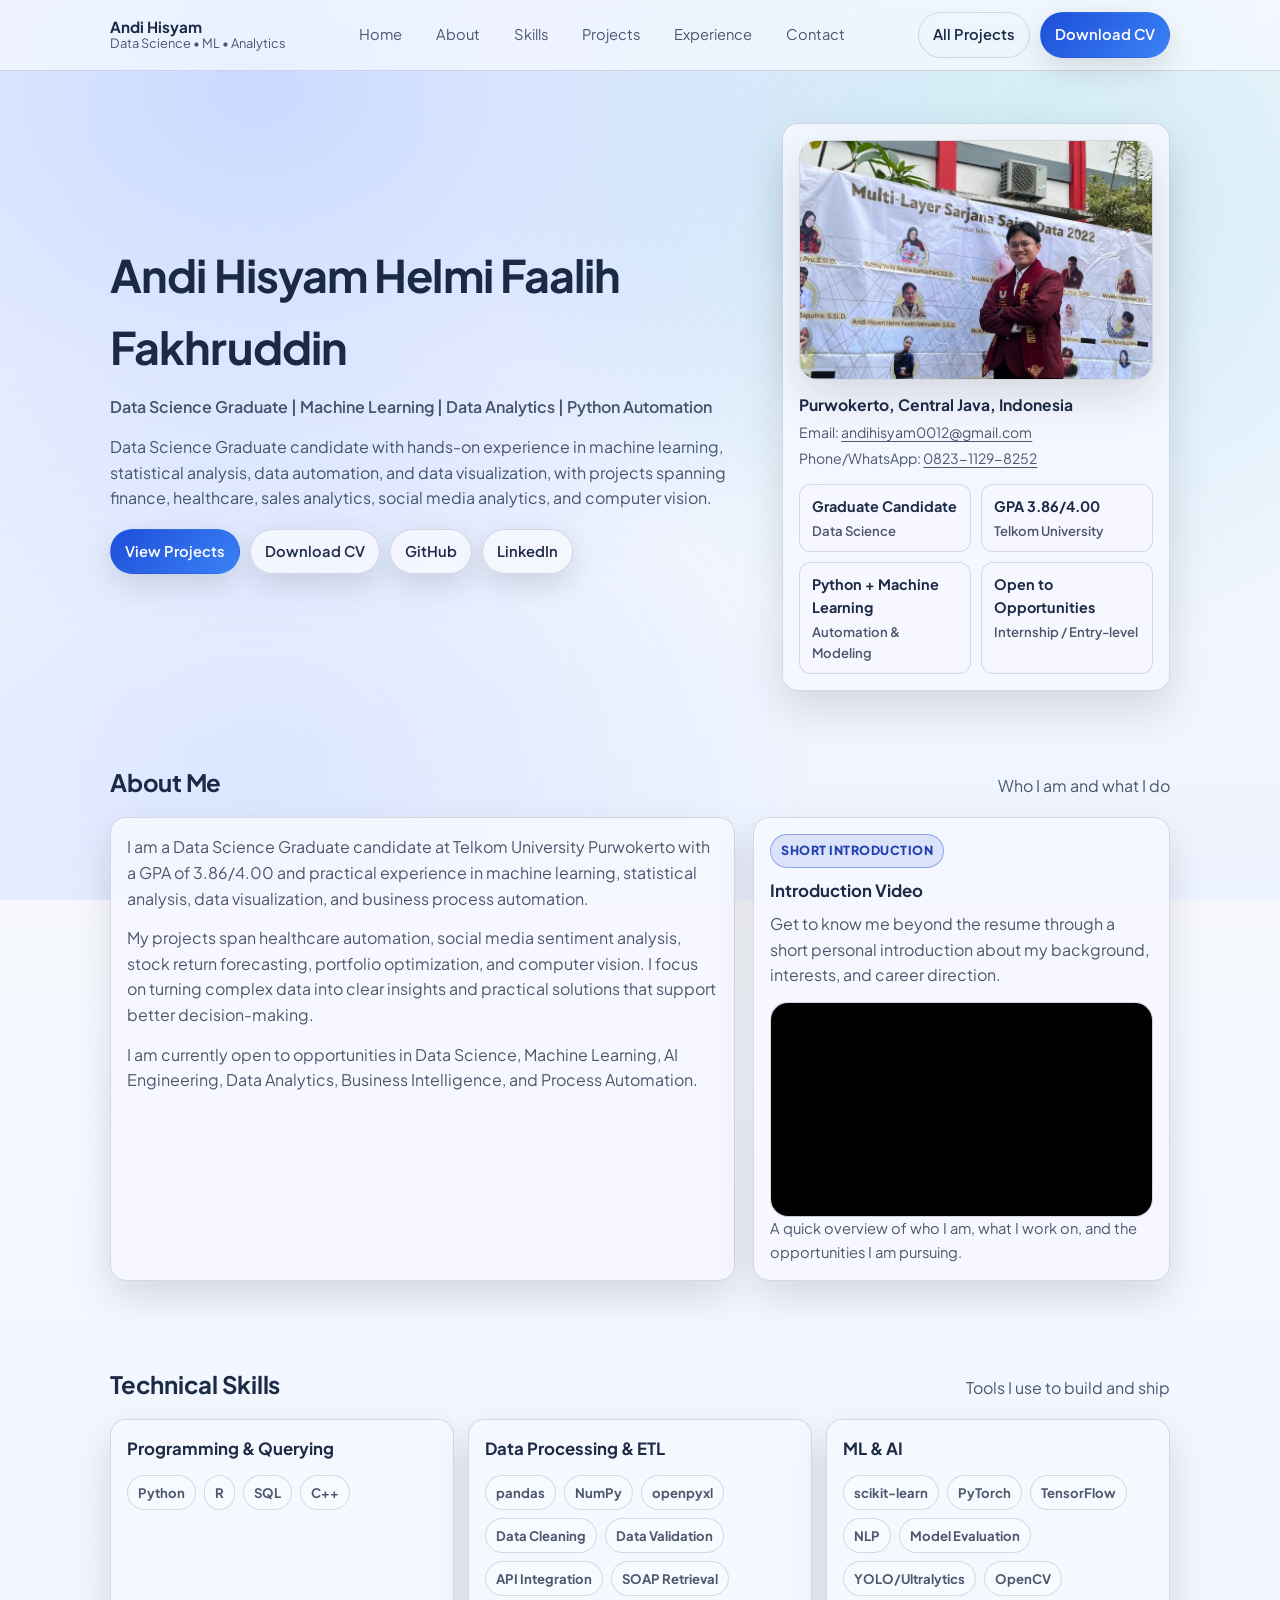
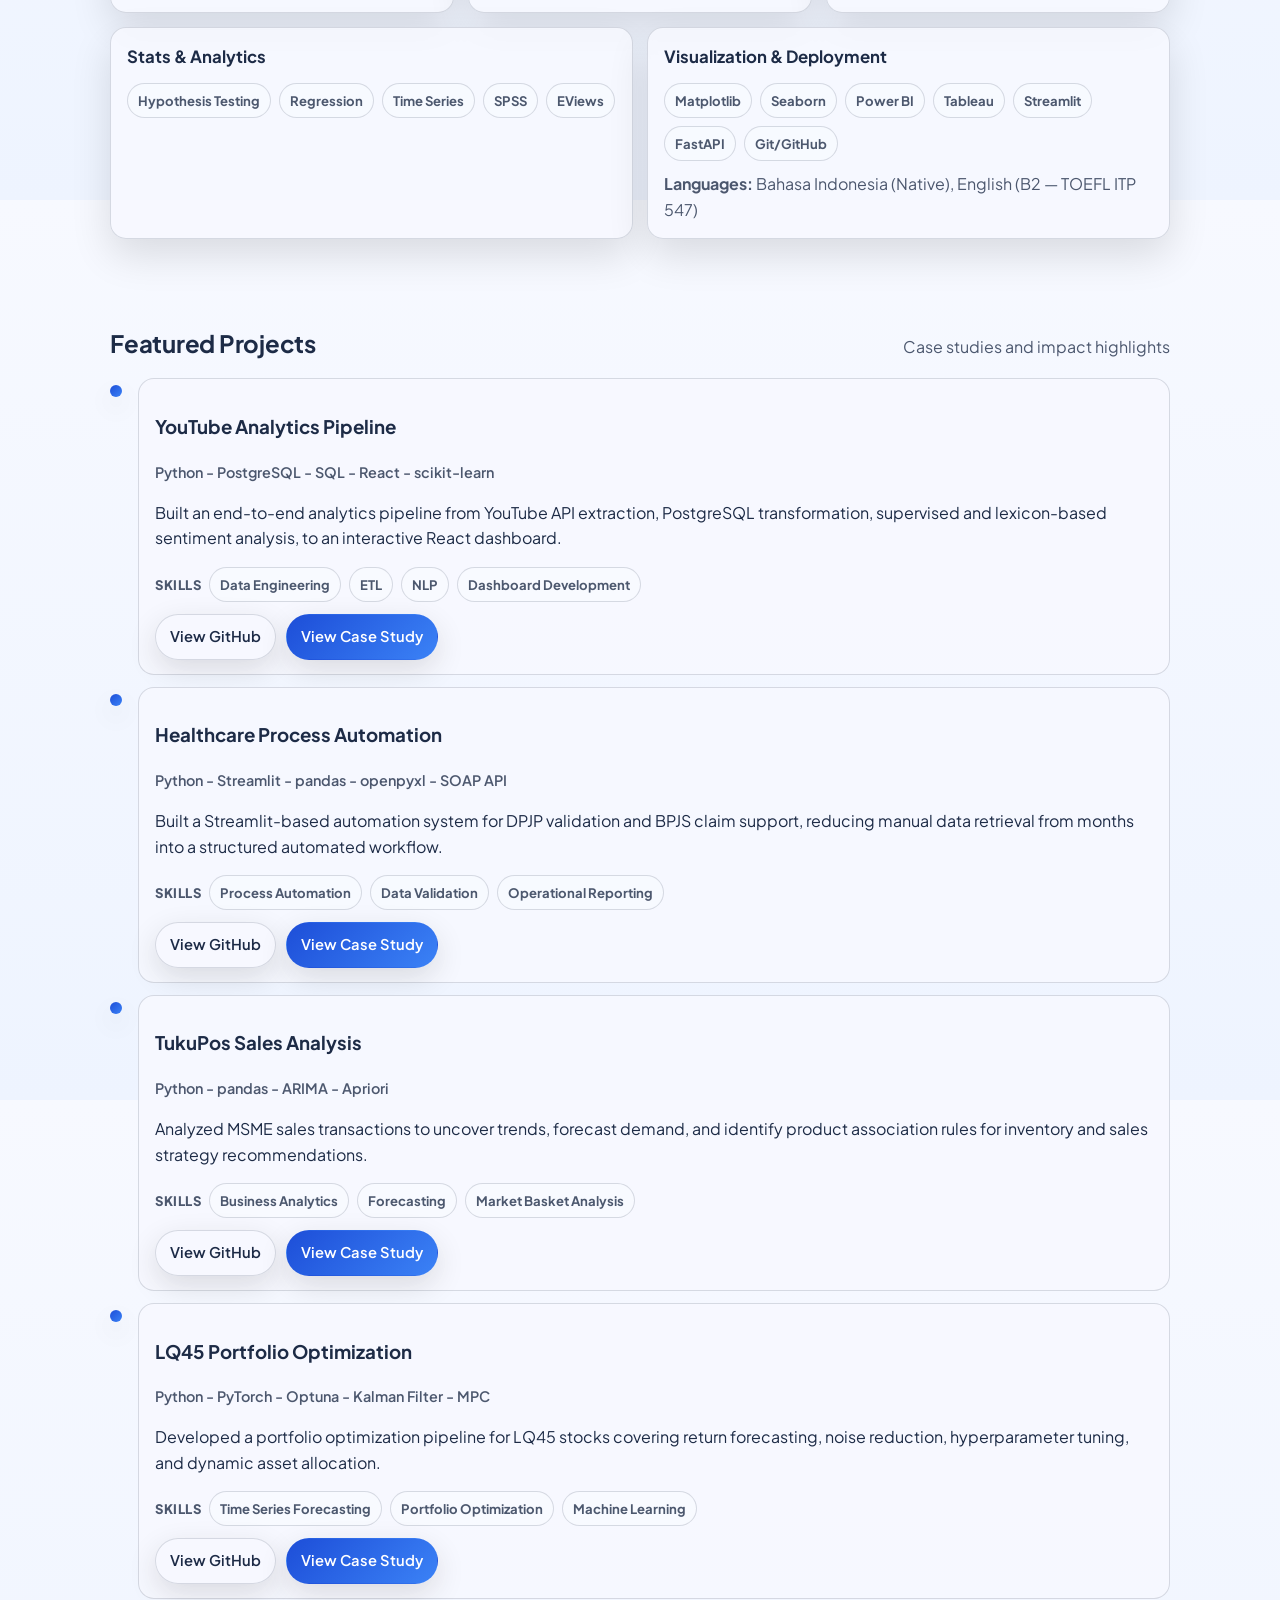
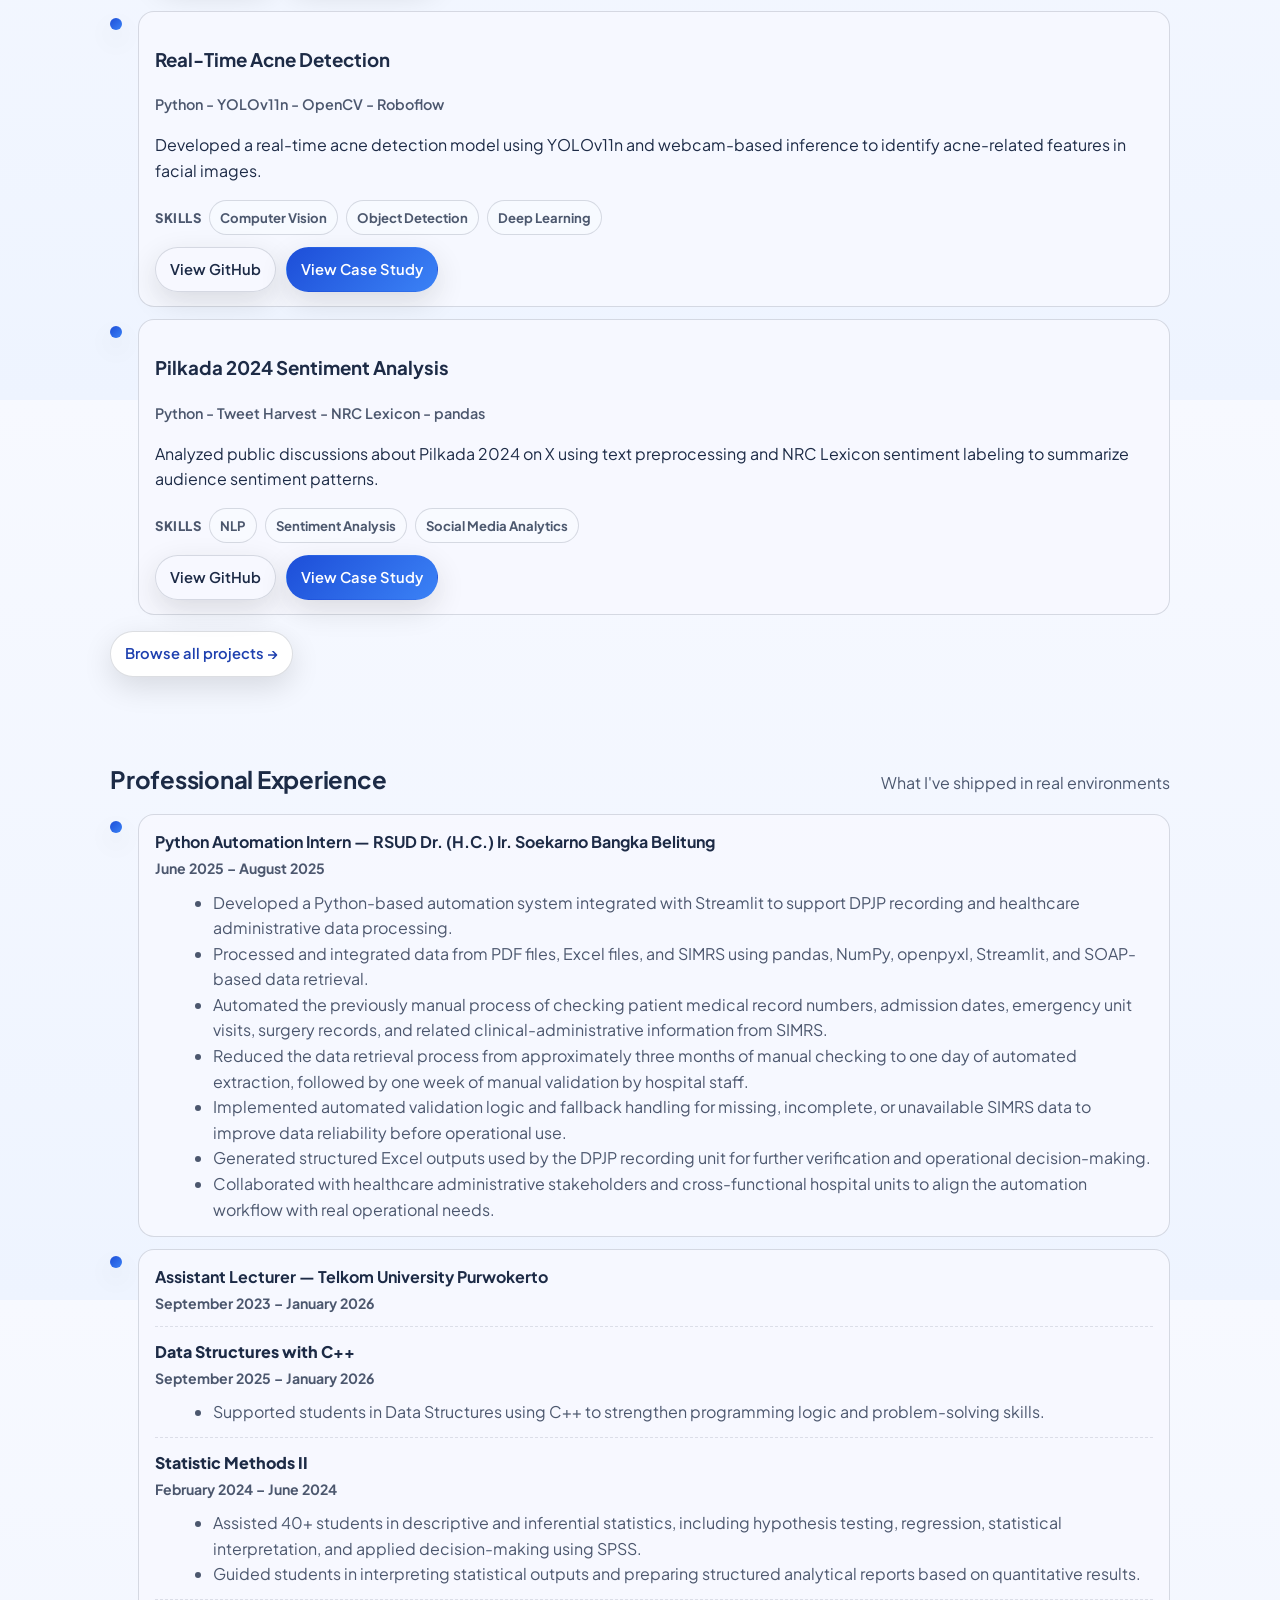
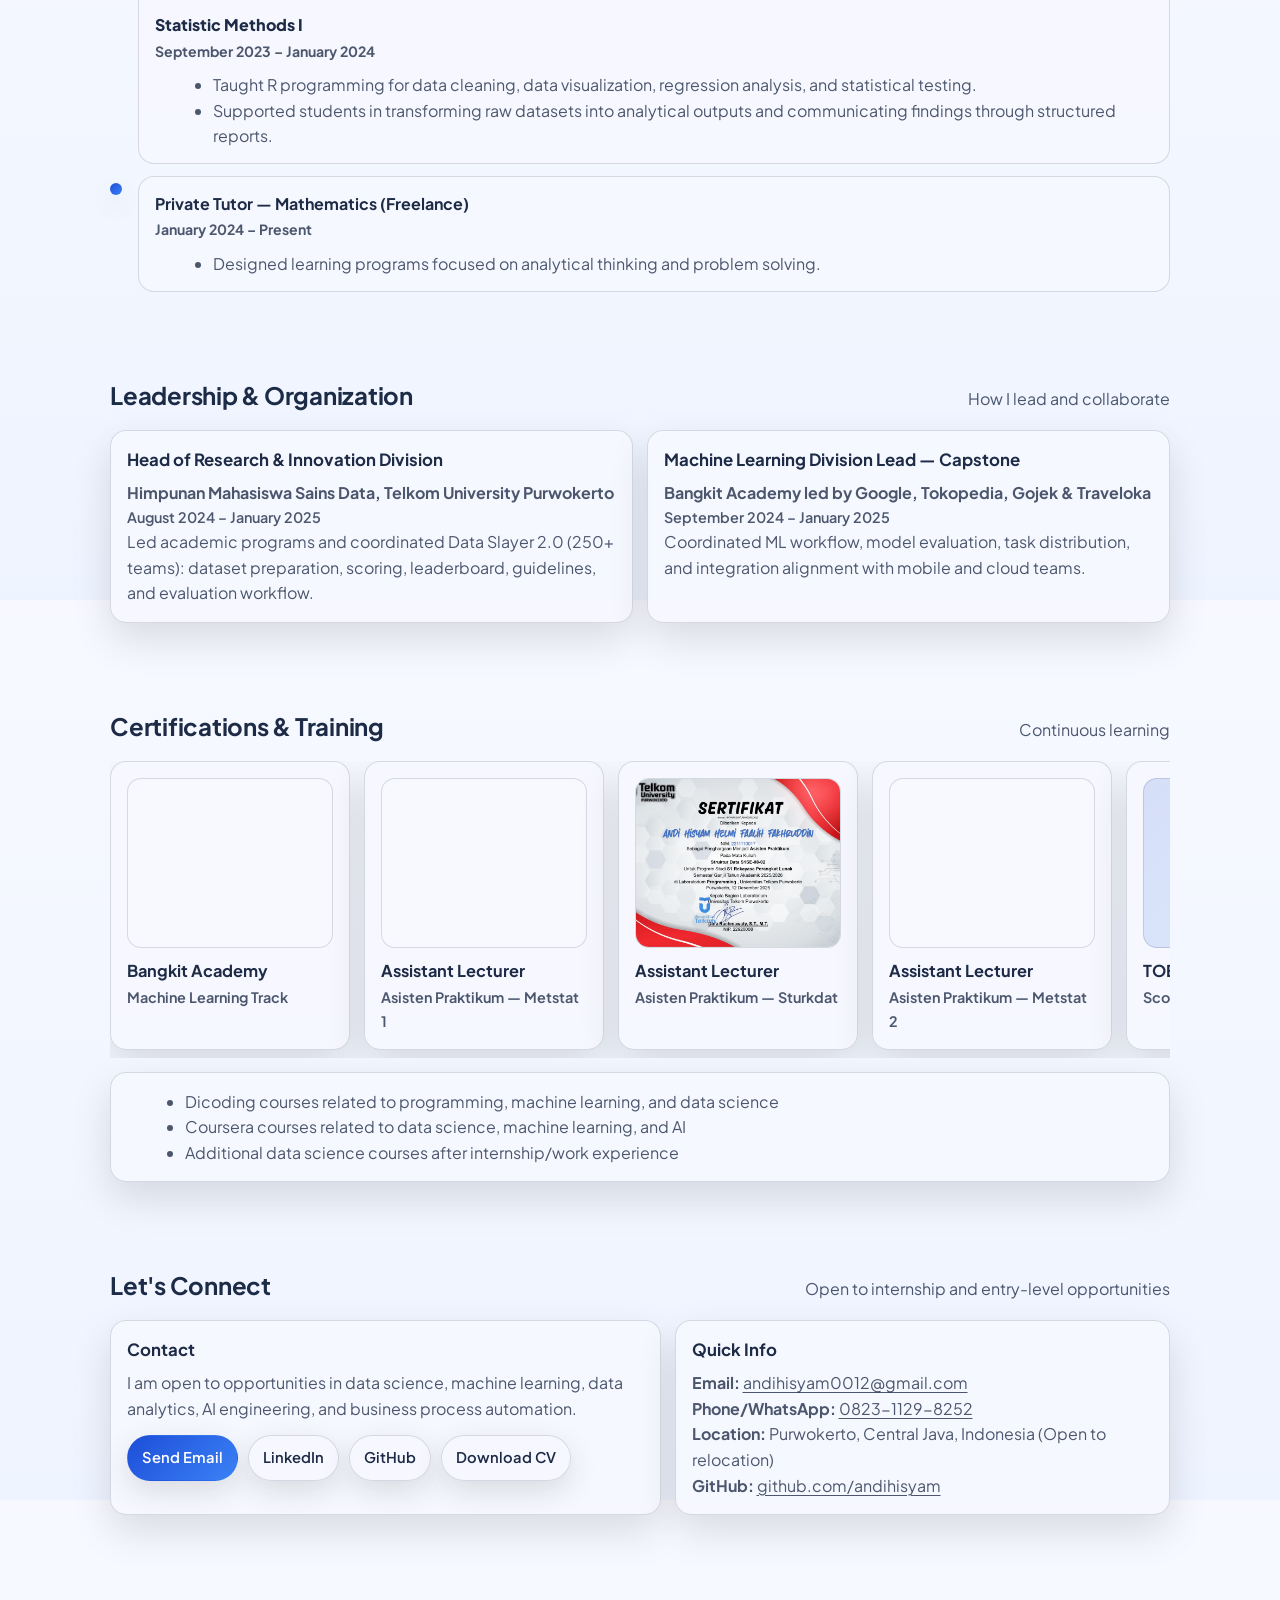
==== commit 11cd75f5: "Update CV links across project pages to new file name" ====
--- a/index.html
+++ b/index.html
@@ -31,7 +31,7 @@
 
           <div class="nav-actions">
             <a class="btn ghost" href="projects/index.html">All Projects</a>
-            <a class="btn primary" href="CV_AndiHisyamHelmiFaalihFakhruddin.pdf" download>Download CV</a>
+            <a class="btn primary" href="CV_ATS_ANDI_HISYAM.pdf" download>Download CV</a>
             <button class="icon-btn mobile-toggle" type="button" data-mobile-toggle aria-expanded="false" aria-controls="mobileMenu" aria-label="Open menu">≡</button>
           </div>
         </div>
@@ -59,7 +59,7 @@
 
             <div class="hero-actions" role="group" aria-label="Hero actions">
               <a class="btn primary" href="#projects">View Projects</a>
-              <a class="btn" href="CV_AndiHisyamHelmiFaalihFakhruddin.pdf" download>Download CV</a>
+              <a class="btn" href="CV_ATS_ANDI_HISYAM.pdf" download>Download CV</a>
               <a class="btn" href="https://github.com/andihisyam" target="_blank" rel="noreferrer">GitHub</a>
               <a class="btn" href="https://www.linkedin.com/in/andi-hisyam-818b8315a/" target="_blank" rel="noreferrer">LinkedIn</a>
             </div>
@@ -509,7 +509,7 @@
                 <a class="btn primary" href="mailto:andihisyam0012@gmail.com">Send Email</a>
                 <a class="btn" href="https://www.linkedin.com/in/andi-hisyam-818b8315a/" target="_blank" rel="noreferrer">LinkedIn</a>
                 <a class="btn" href="https://github.com/andihisyam" target="_blank" rel="noreferrer">GitHub</a>
-                <a class="btn" href="CV_AndiHisyamHelmiFaalihFakhruddin.pdf" download>Download CV</a>
+                <a class="btn" href="CV_ATS_ANDI_HISYAM.pdf" download>Download CV</a>
               </div>
             </div>
 
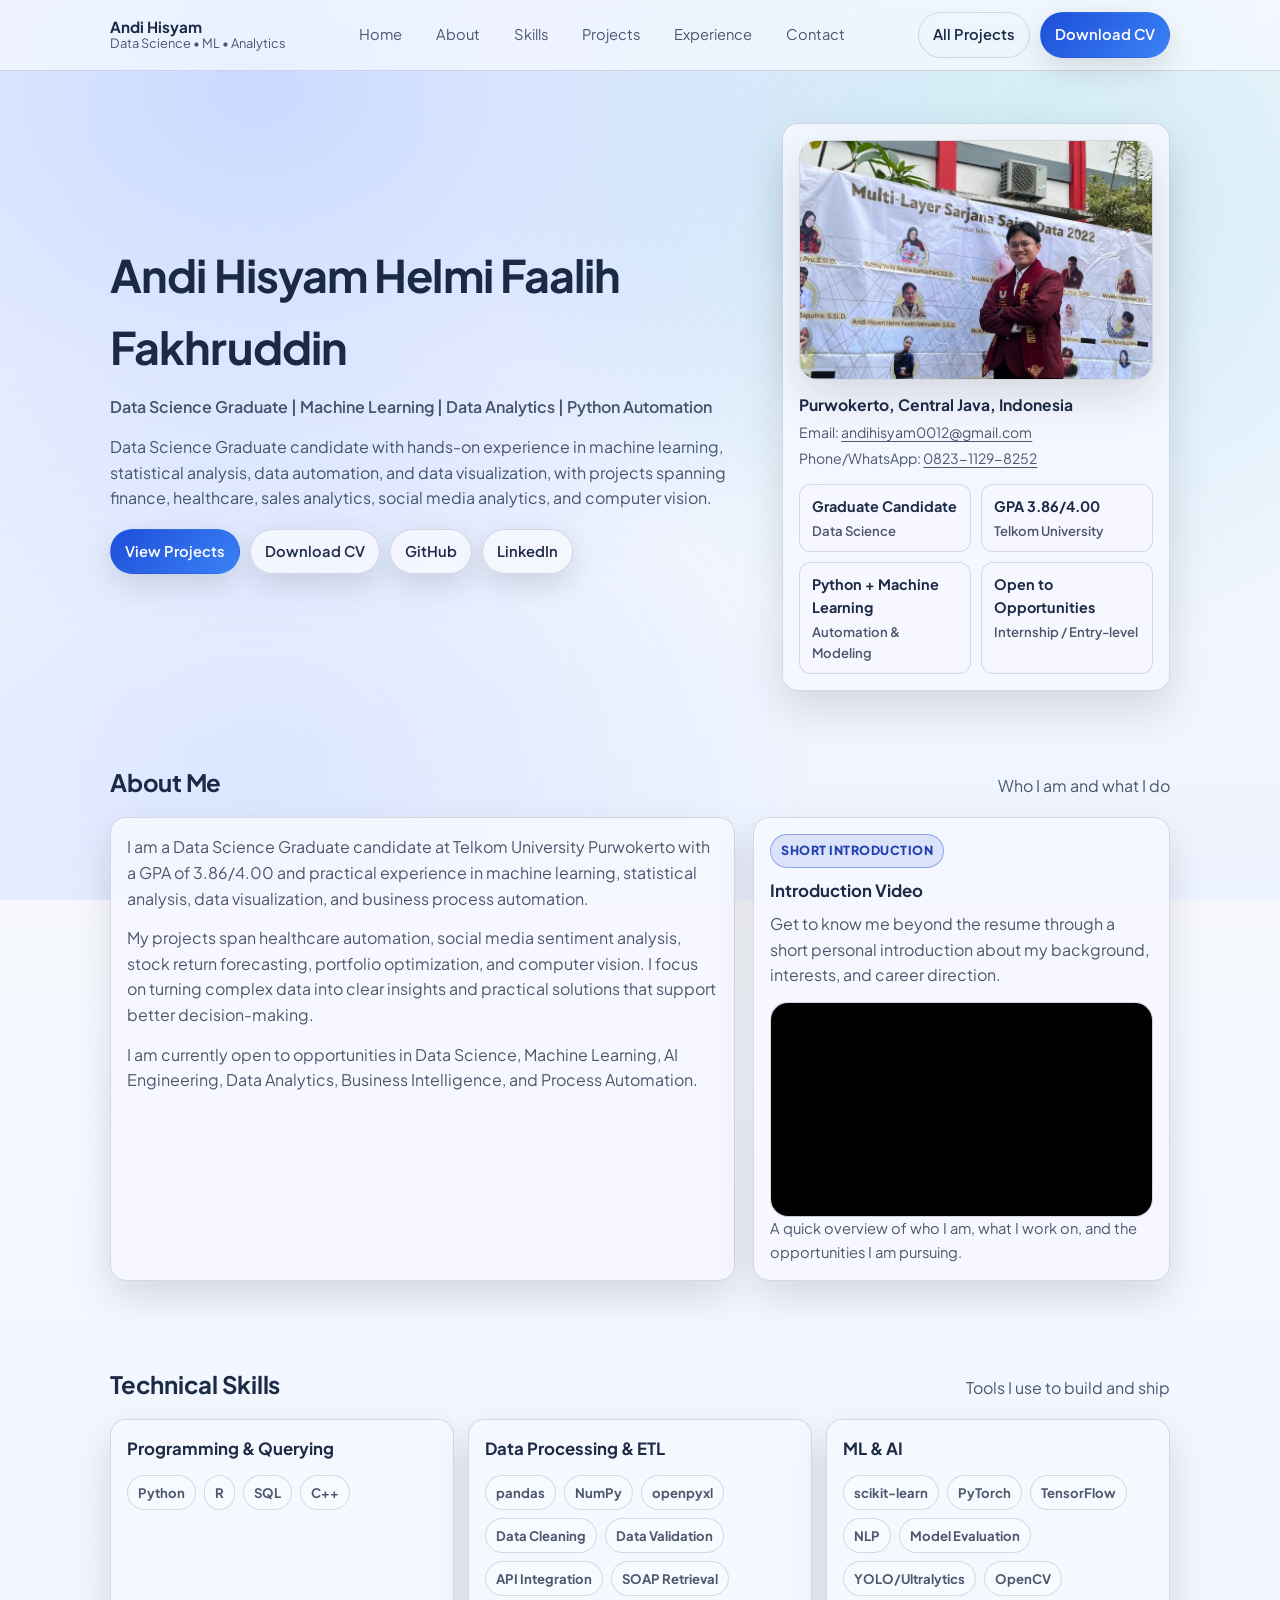
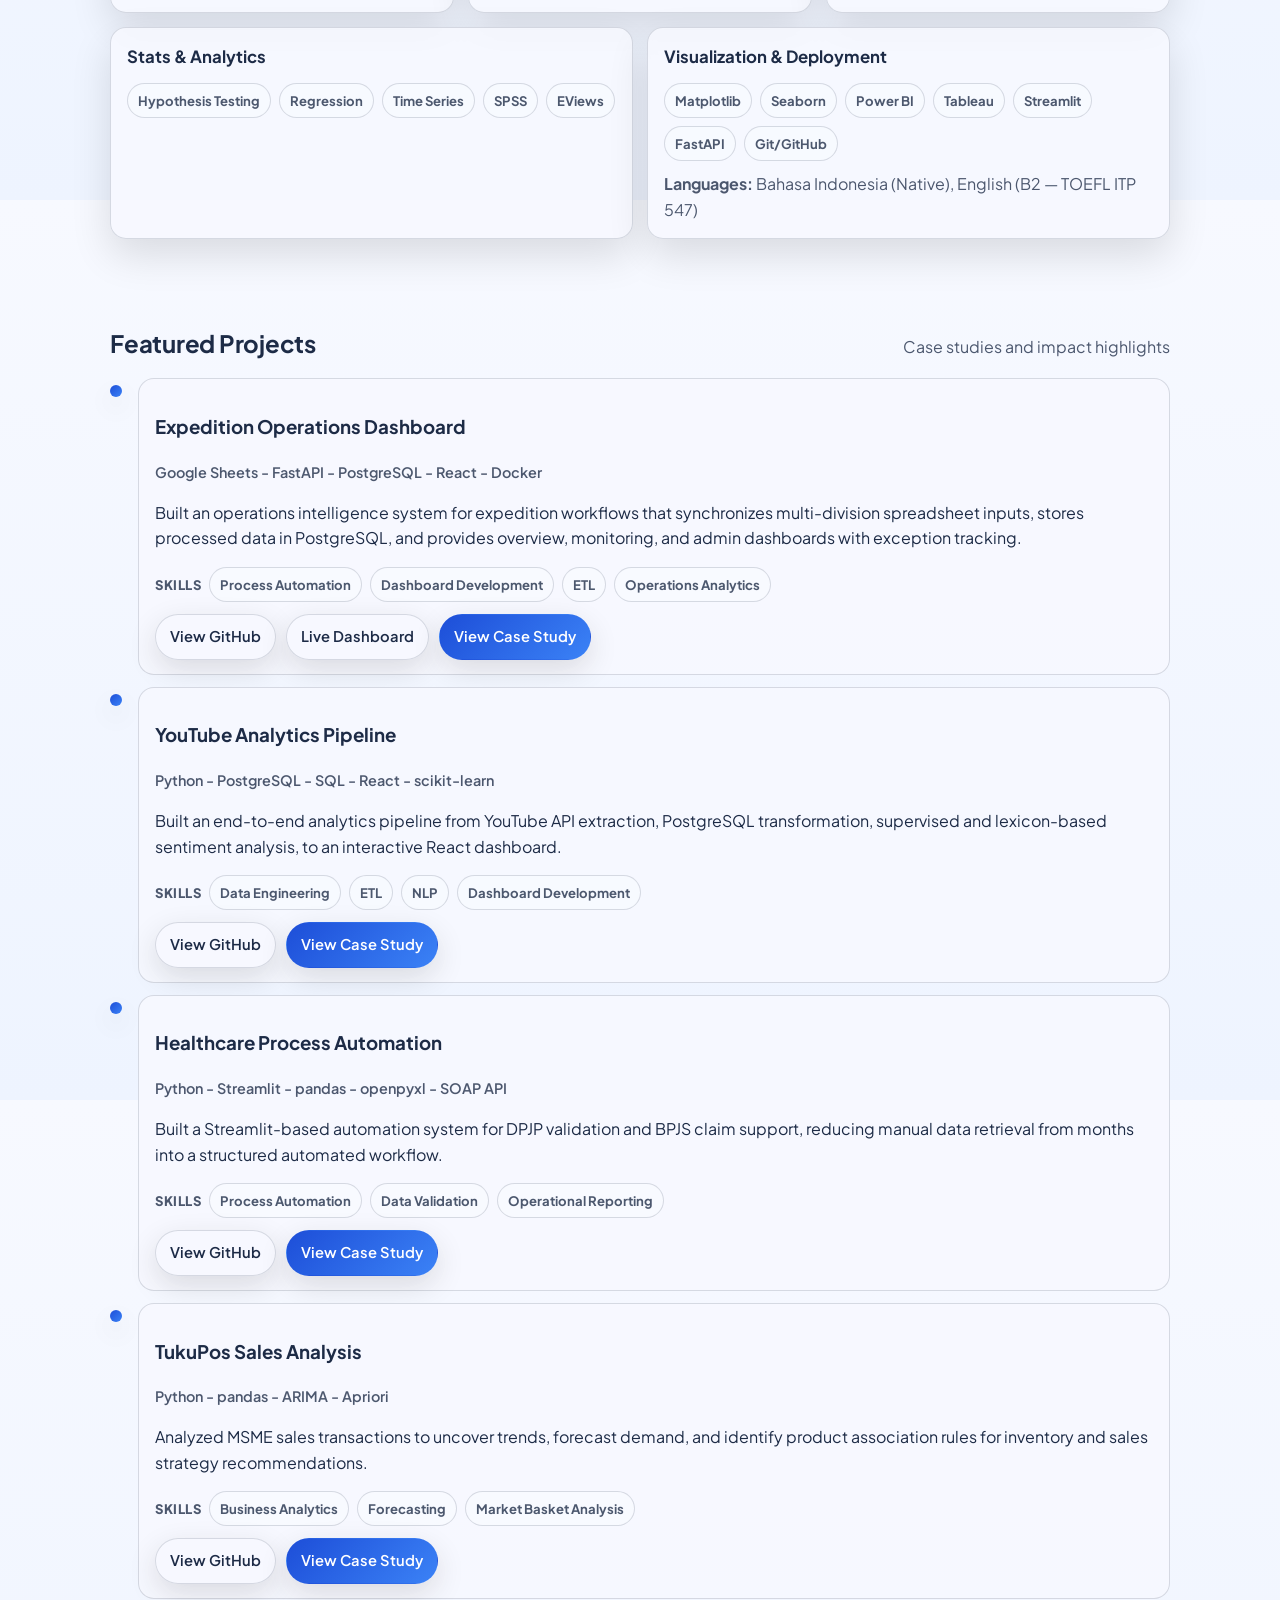
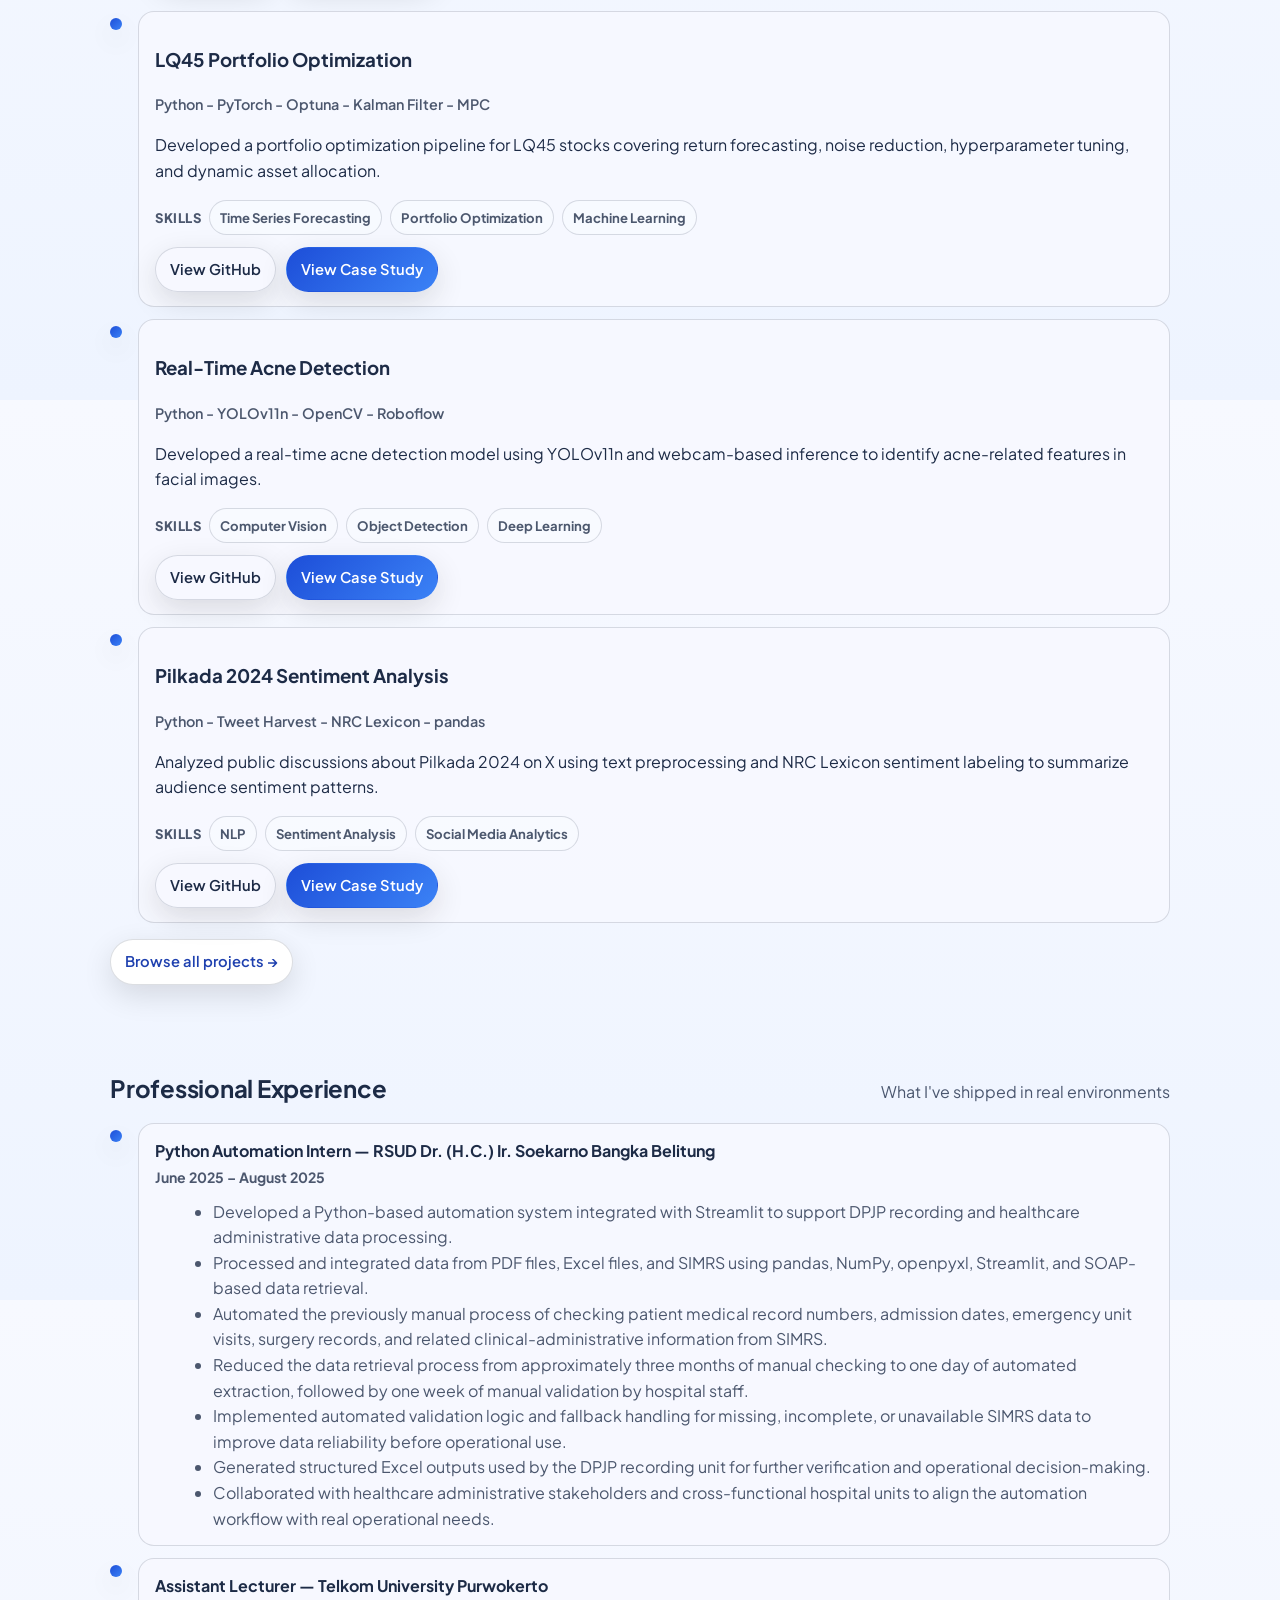
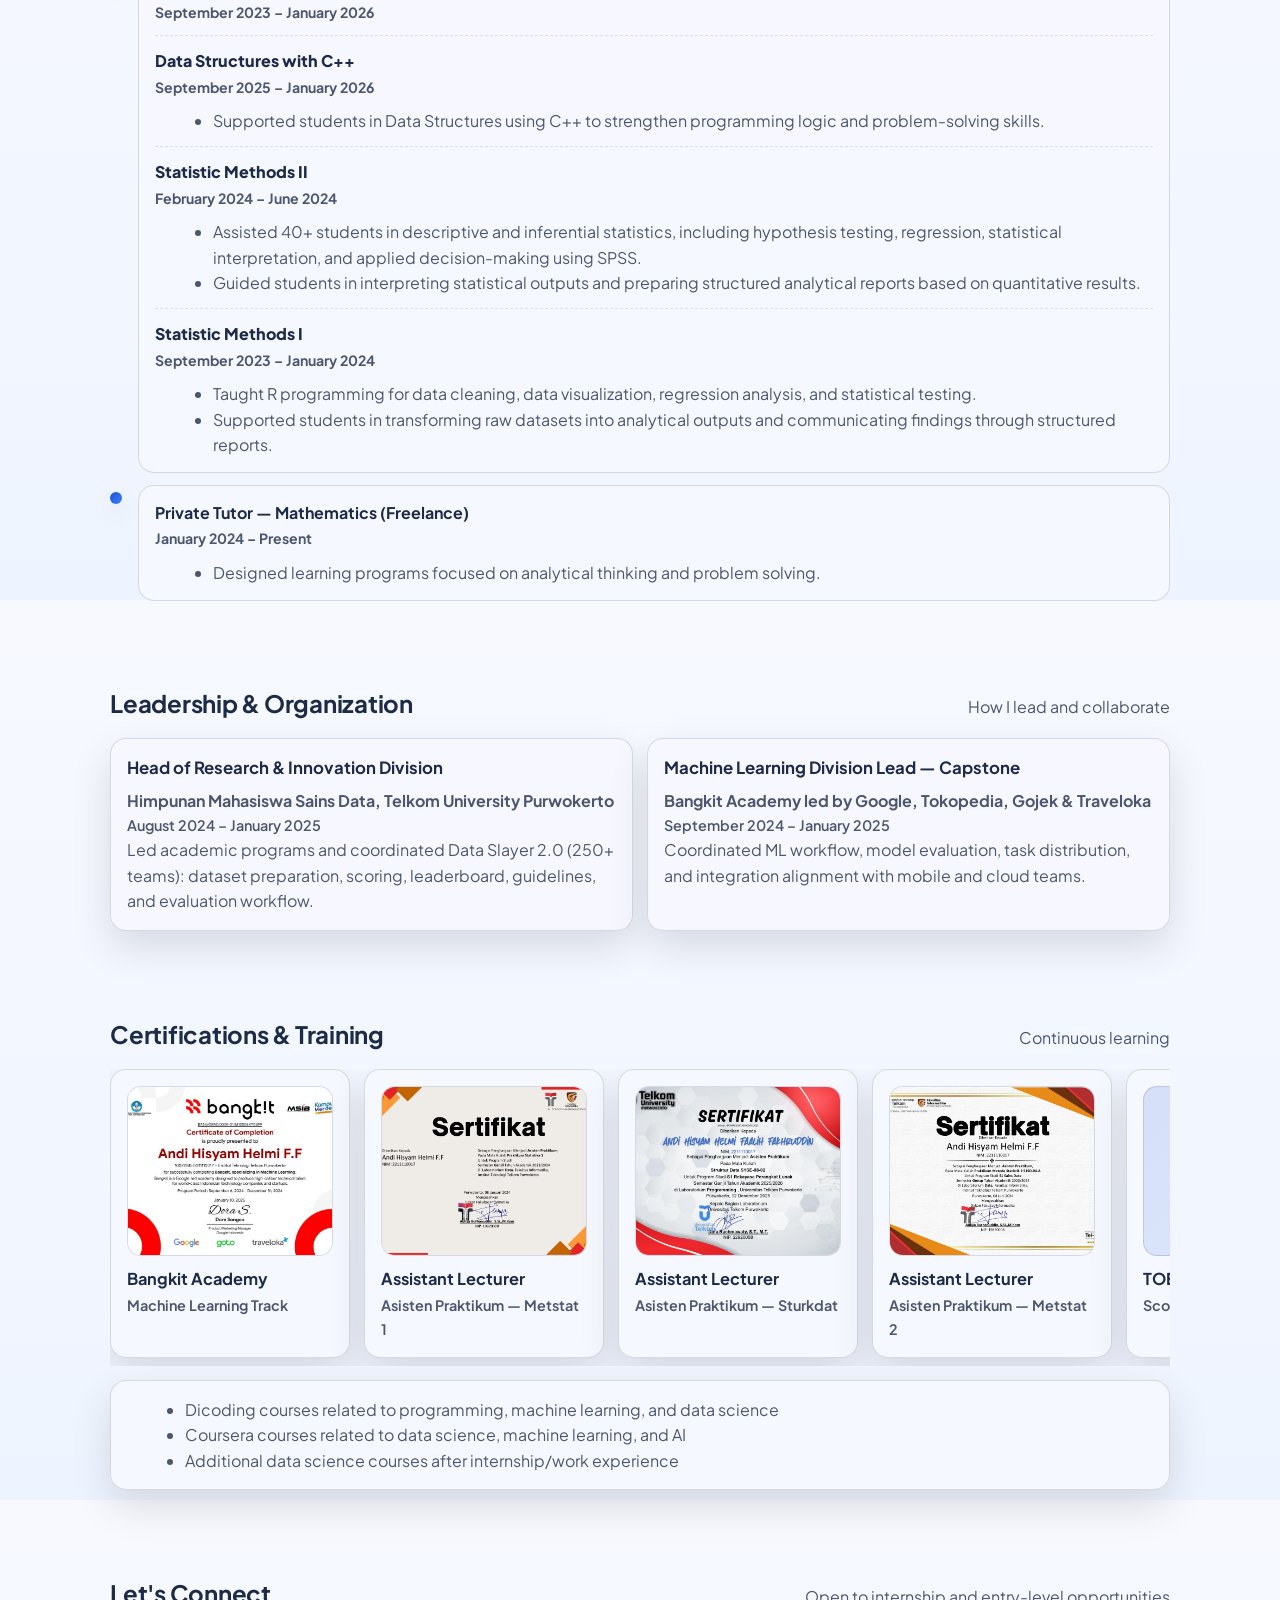
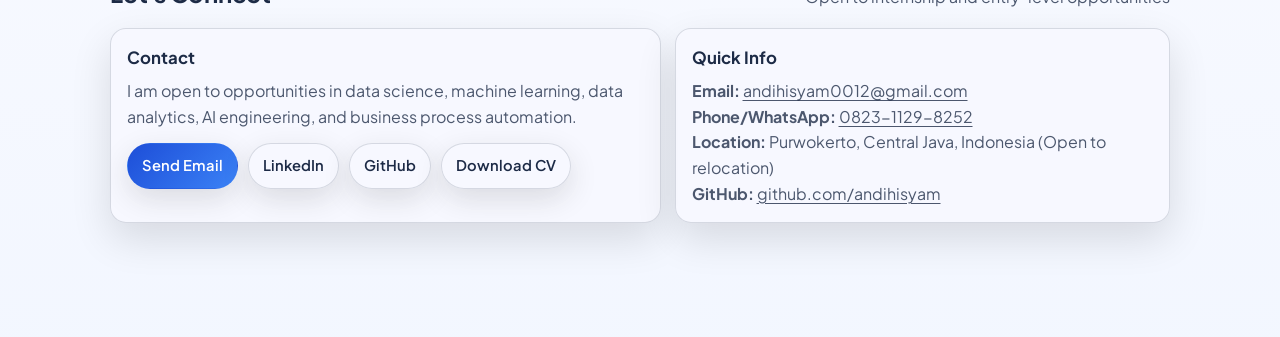
==== commit 47990a76: "Add Expedition Operations Dashboard project details and case study link" ====
--- a/index.html
+++ b/index.html
@@ -212,6 +212,28 @@
           </div>
 
           <div class="timeline" aria-label="Featured projects list">
+
+            <div class="item">
+              <div class="dot" aria-hidden="true"></div>
+              <div class="content">
+                <h3>Expedition Operations Dashboard</h3>
+                <div class="project-meta">Google Sheets - FastAPI - PostgreSQL - React - Docker</div>
+                <p>Built an operations intelligence system for expedition workflows that synchronizes multi-division spreadsheet inputs, stores processed data in PostgreSQL, and provides overview, monitoring, and admin dashboards with exception tracking.</p>
+                <div class="project-tags" aria-label="Expedition dashboard skills">
+                  <span class="tag-label">Skills</span>
+                  <span class="badge">Process Automation</span>
+                  <span class="badge">Dashboard Development</span>
+                  <span class="badge">ETL</span>
+                  <span class="badge">Operations Analytics</span>
+                </div>
+                <div class="project-actions">
+                  <a class="btn" href="https://github.com/andihisyam/expedition-operations-dashboard" target="_blank" rel="noreferrer">View GitHub</a>
+                  <a class="btn" href="https://dashboard.hisyam-portfolio.my.id/" target="_blank" rel="noreferrer">Live Dashboard</a>
+                  <a class="btn primary" href="projects/expedition-operations-dashboard/index.html">View Case Study</a>
+                </div>
+              </div>
+            </div>
+
             <div class="item">
               <div class="dot" aria-hidden="true"></div>
               <div class="content">
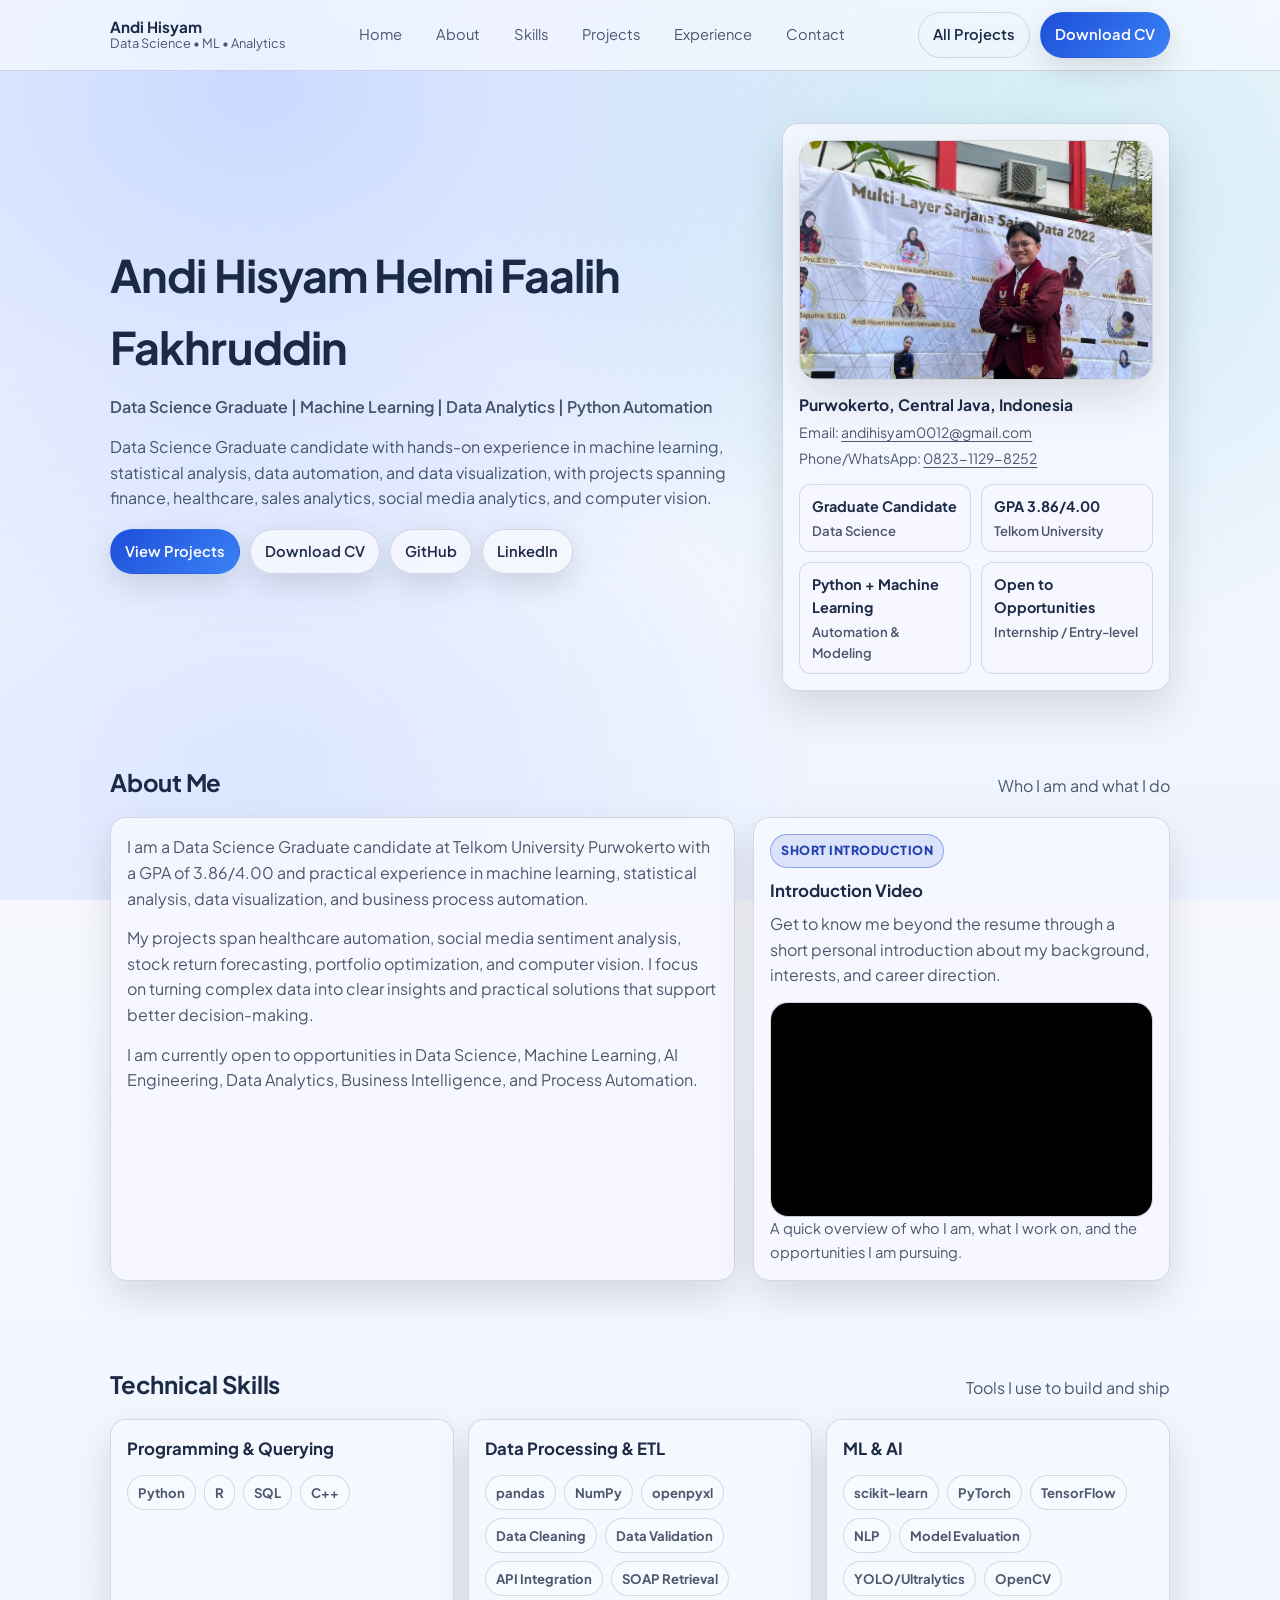
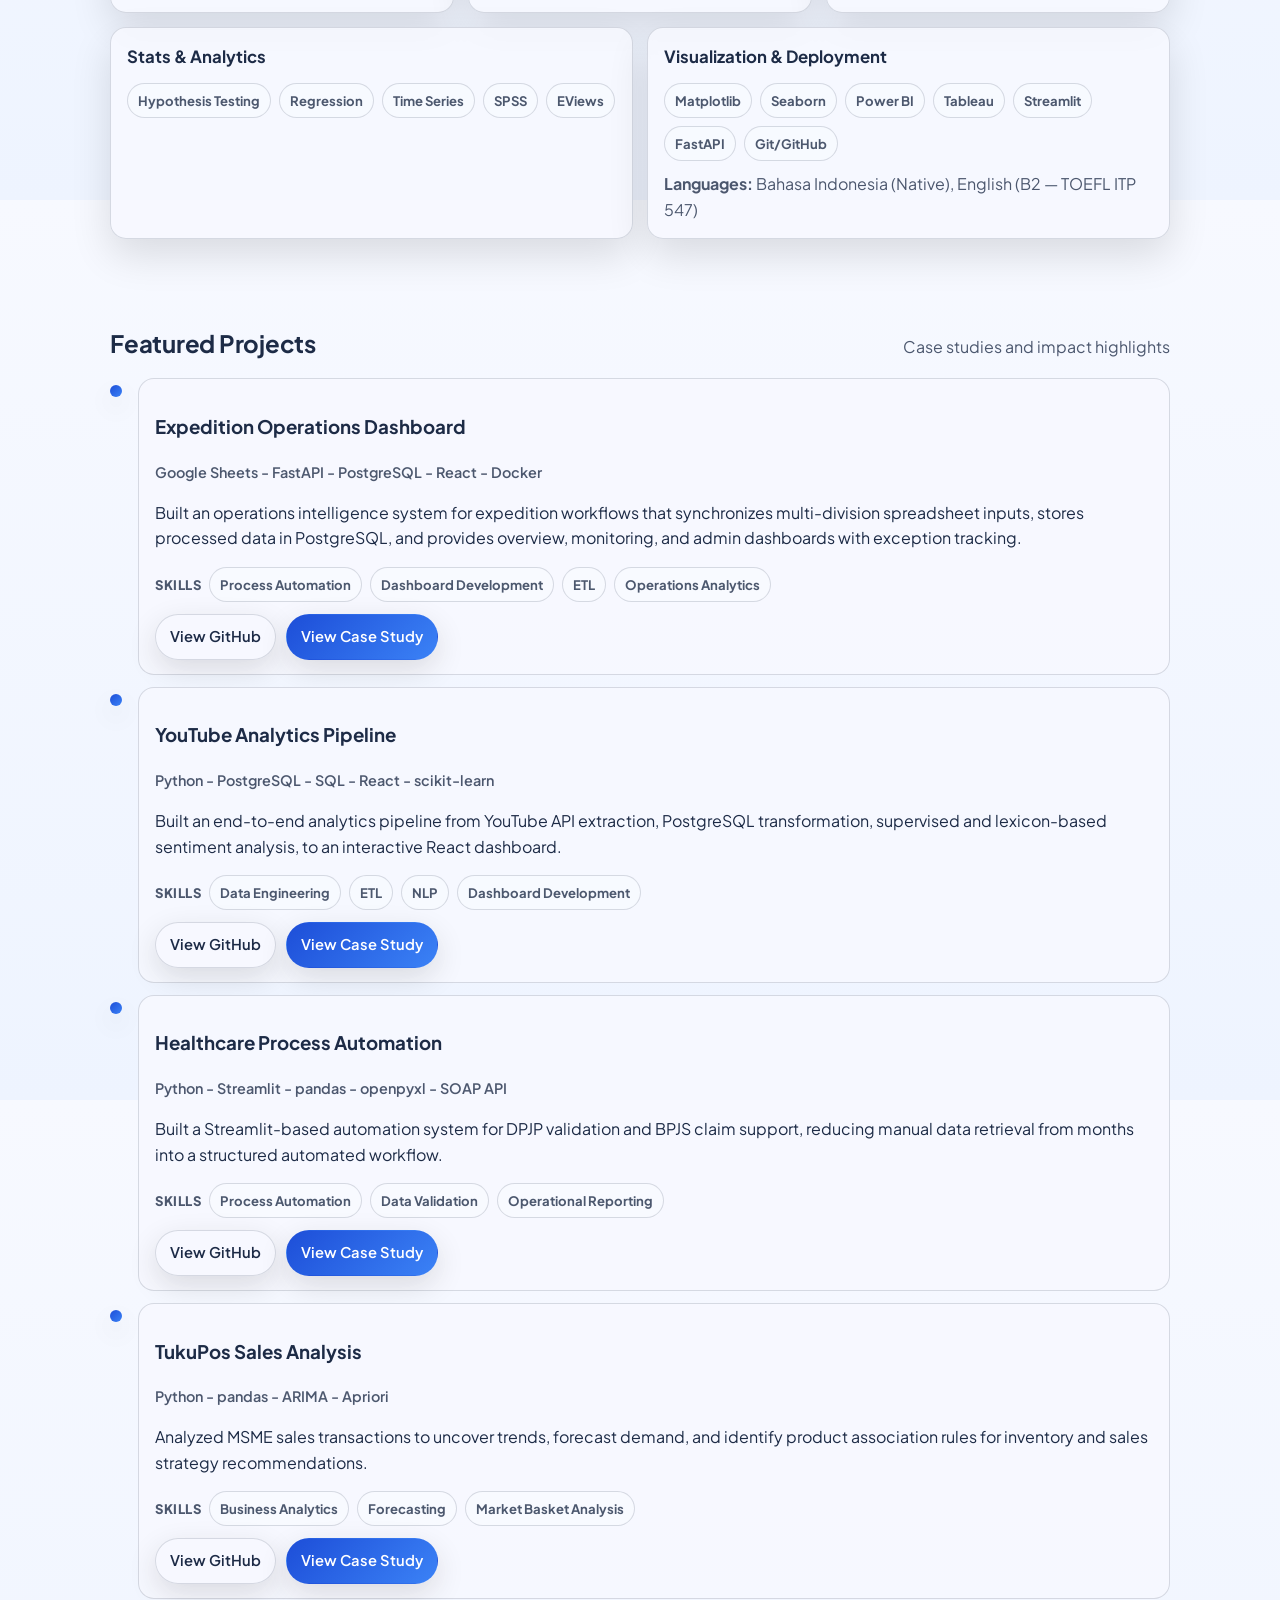
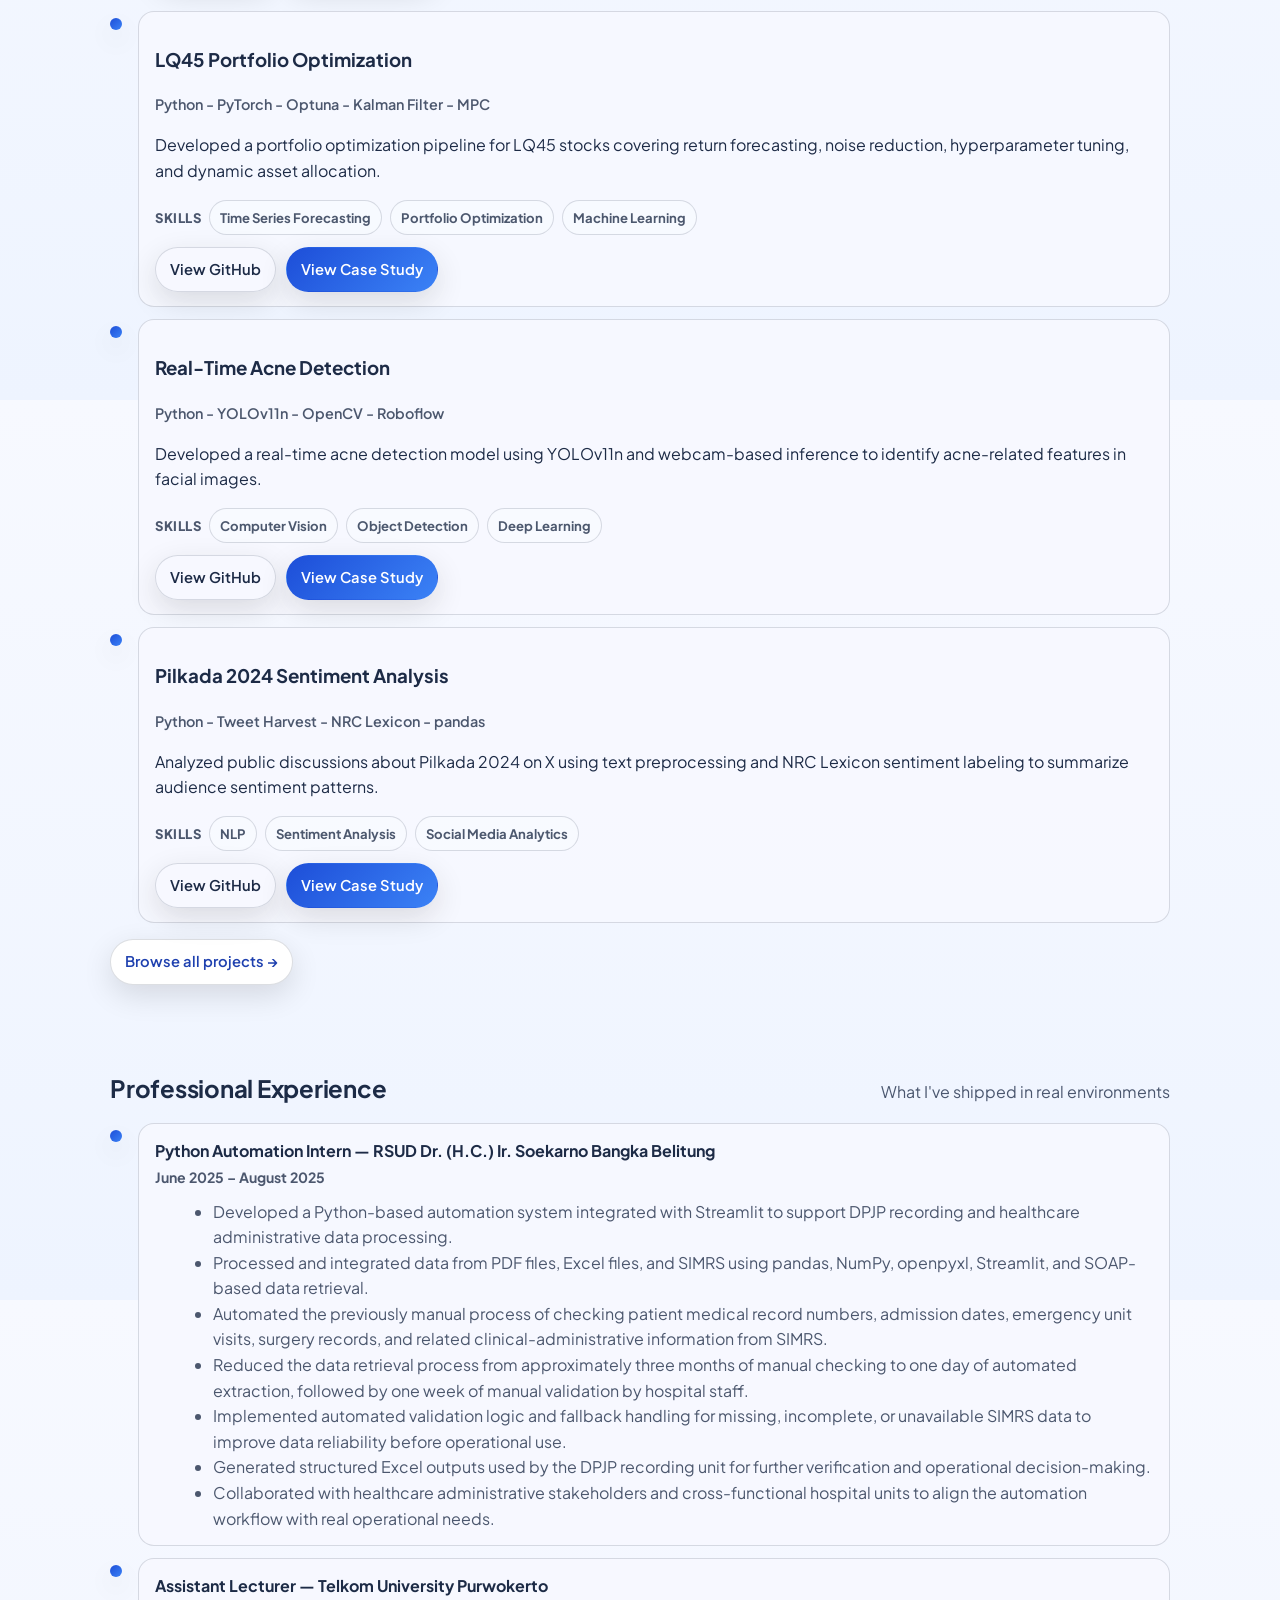
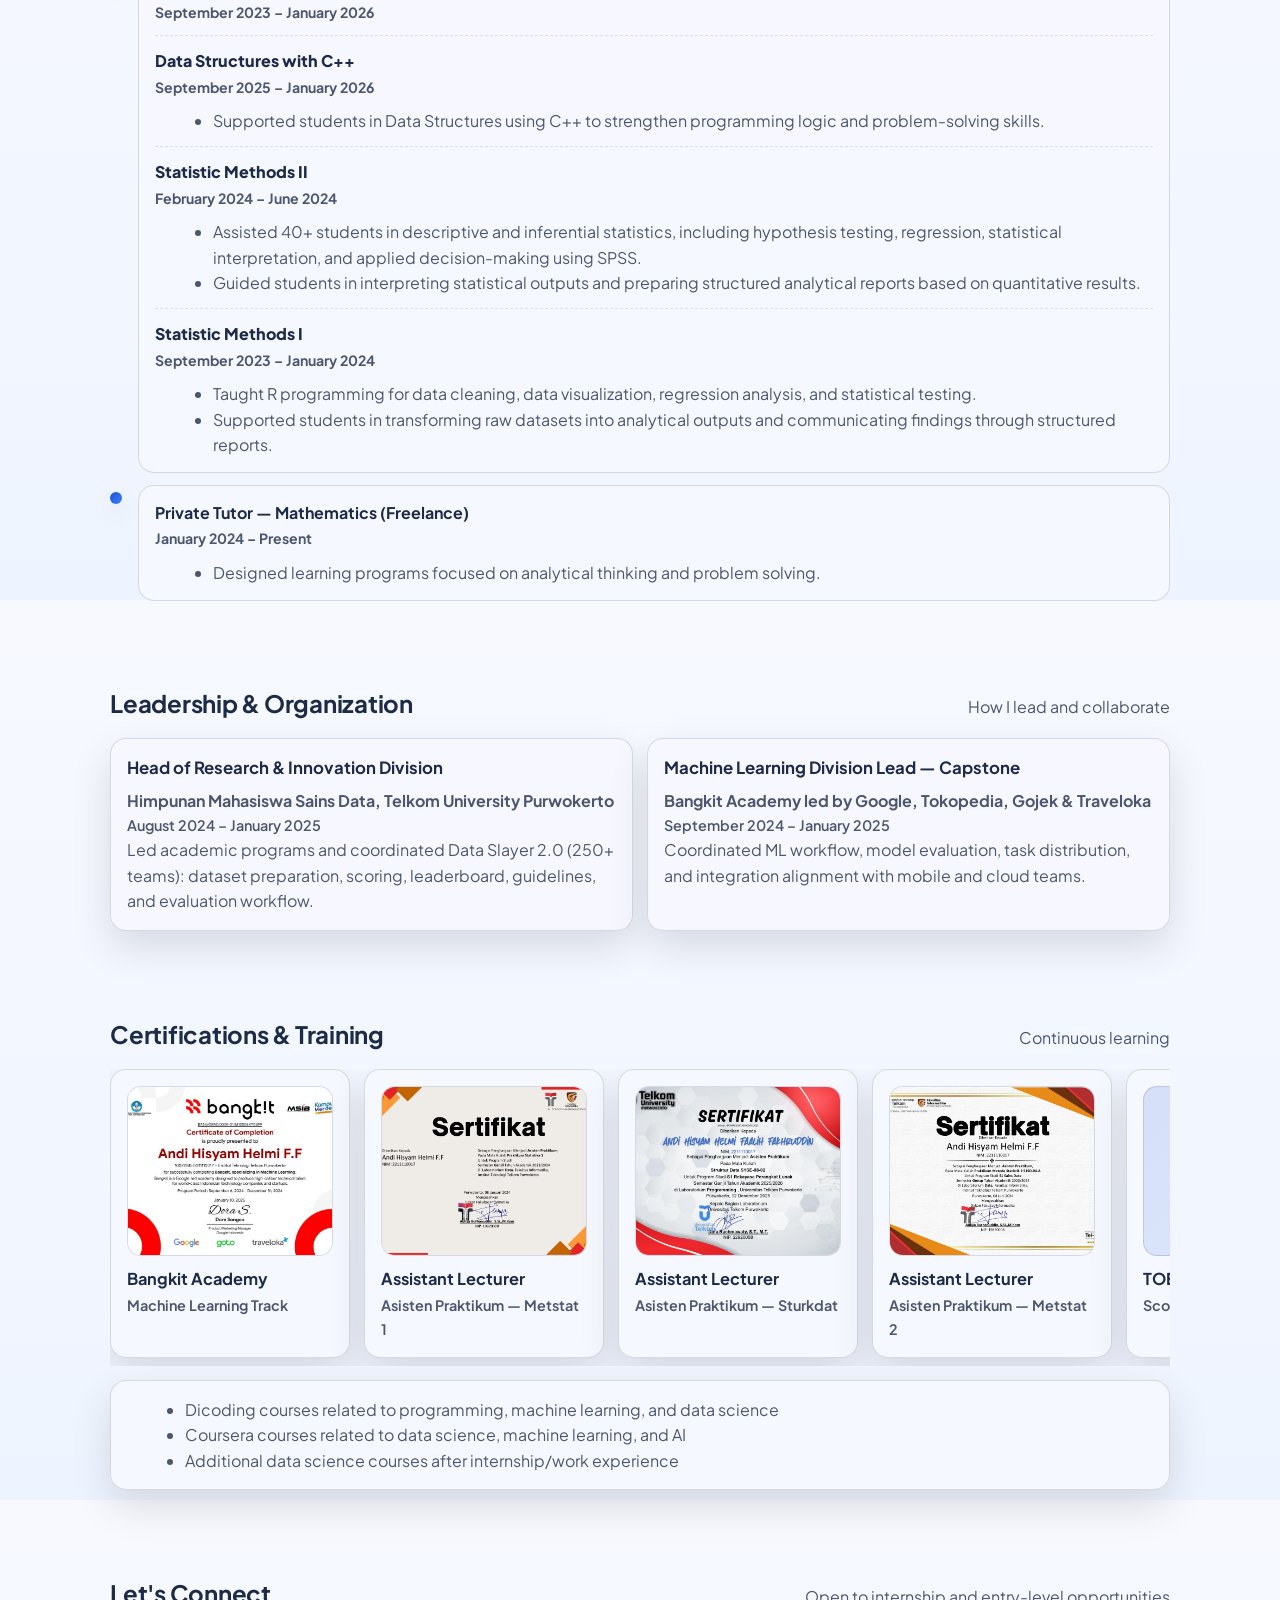
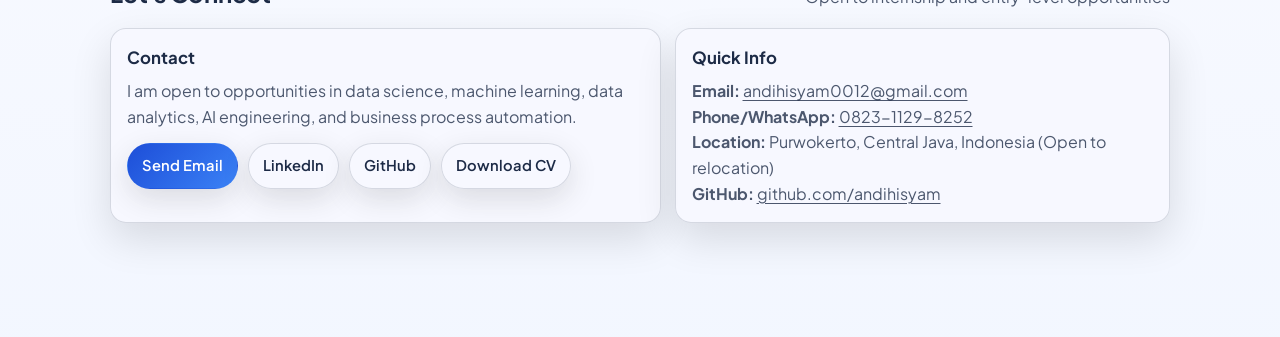
==== commit 4a9ed025: "Update GitHub links for Expedition Operations Dashboard to point to new repository" ====
--- a/index.html
+++ b/index.html
@@ -227,8 +227,7 @@
                   <span class="badge">Operations Analytics</span>
                 </div>
                 <div class="project-actions">
-                  <a class="btn" href="https://github.com/andihisyam/expedition-operations-dashboard" target="_blank" rel="noreferrer">View GitHub</a>
-                  <a class="btn" href="https://dashboard.hisyam-portfolio.my.id/" target="_blank" rel="noreferrer">Live Dashboard</a>
+                  <a class="btn" href="https://github.com/andihisyam/expedition-data-automation" target="_blank" rel="noreferrer">View GitHub</a>
                   <a class="btn primary" href="projects/expedition-operations-dashboard/index.html">View Case Study</a>
                 </div>
               </div>
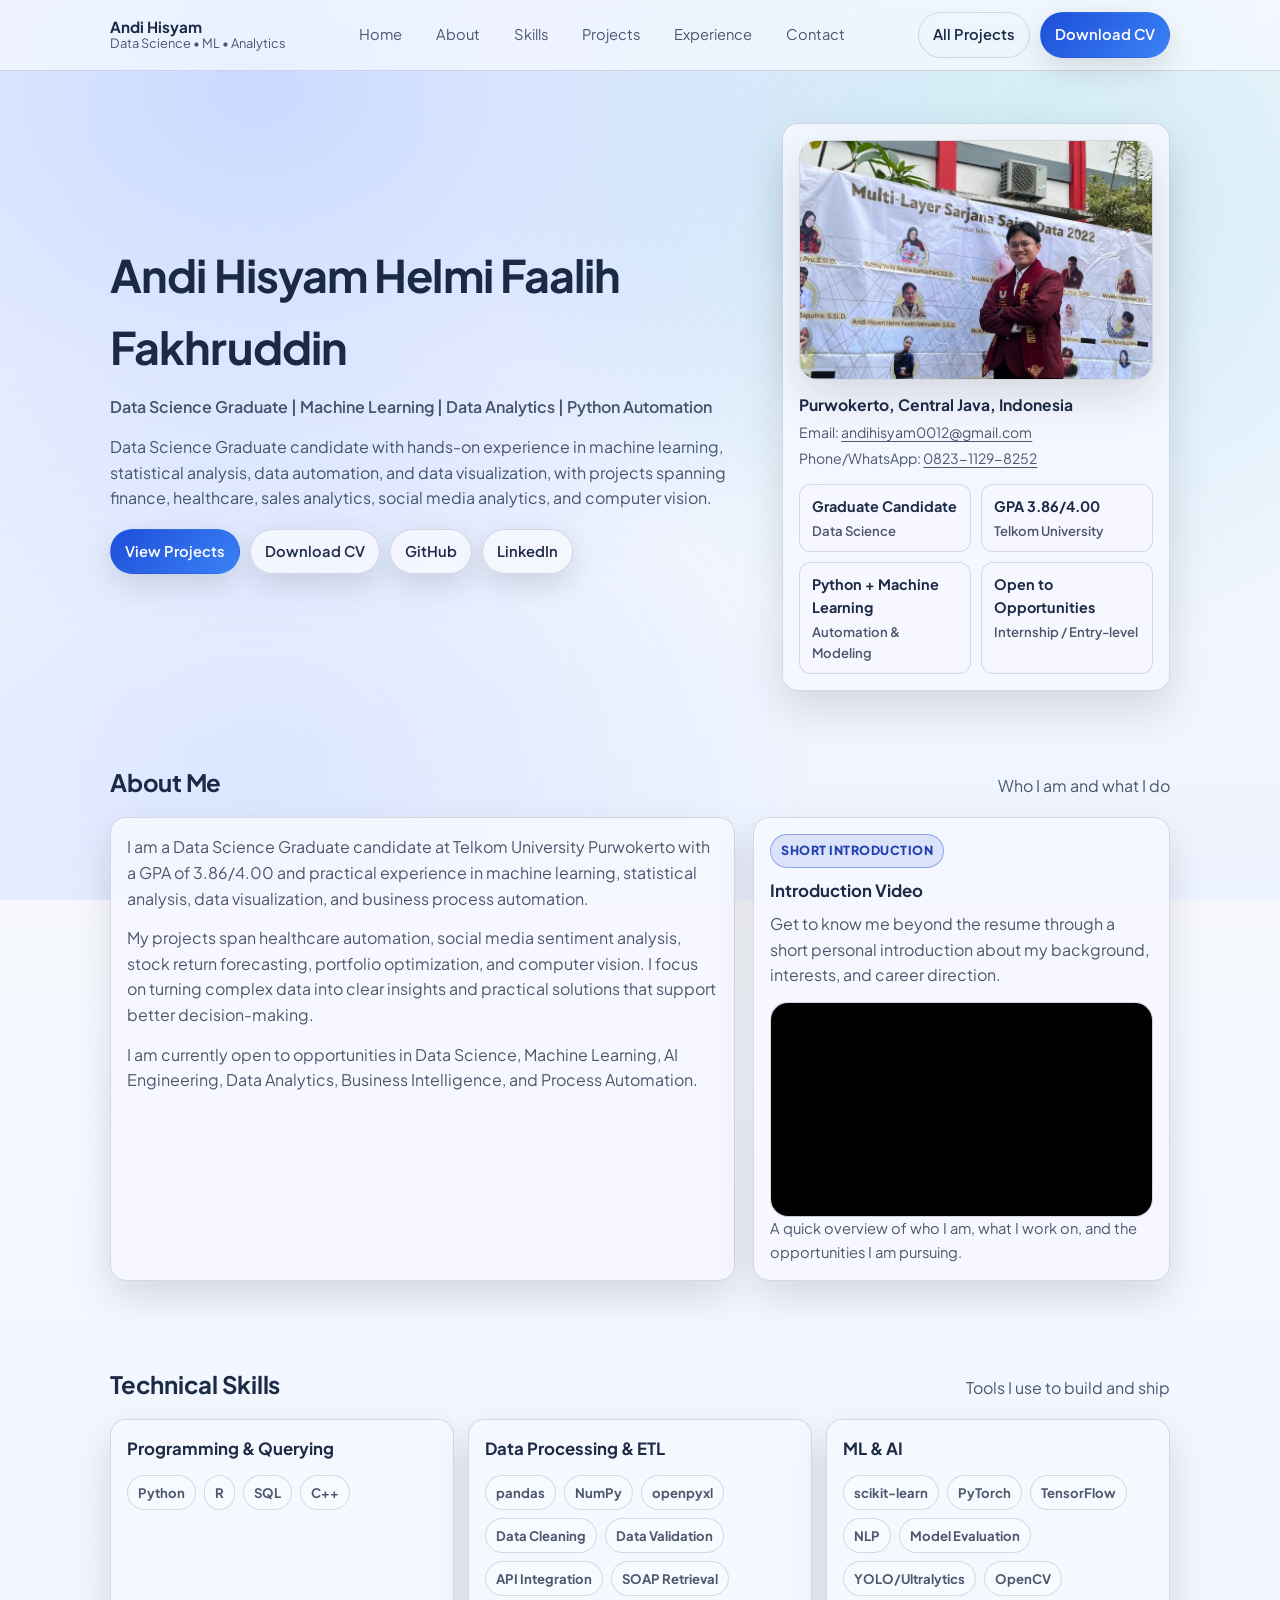
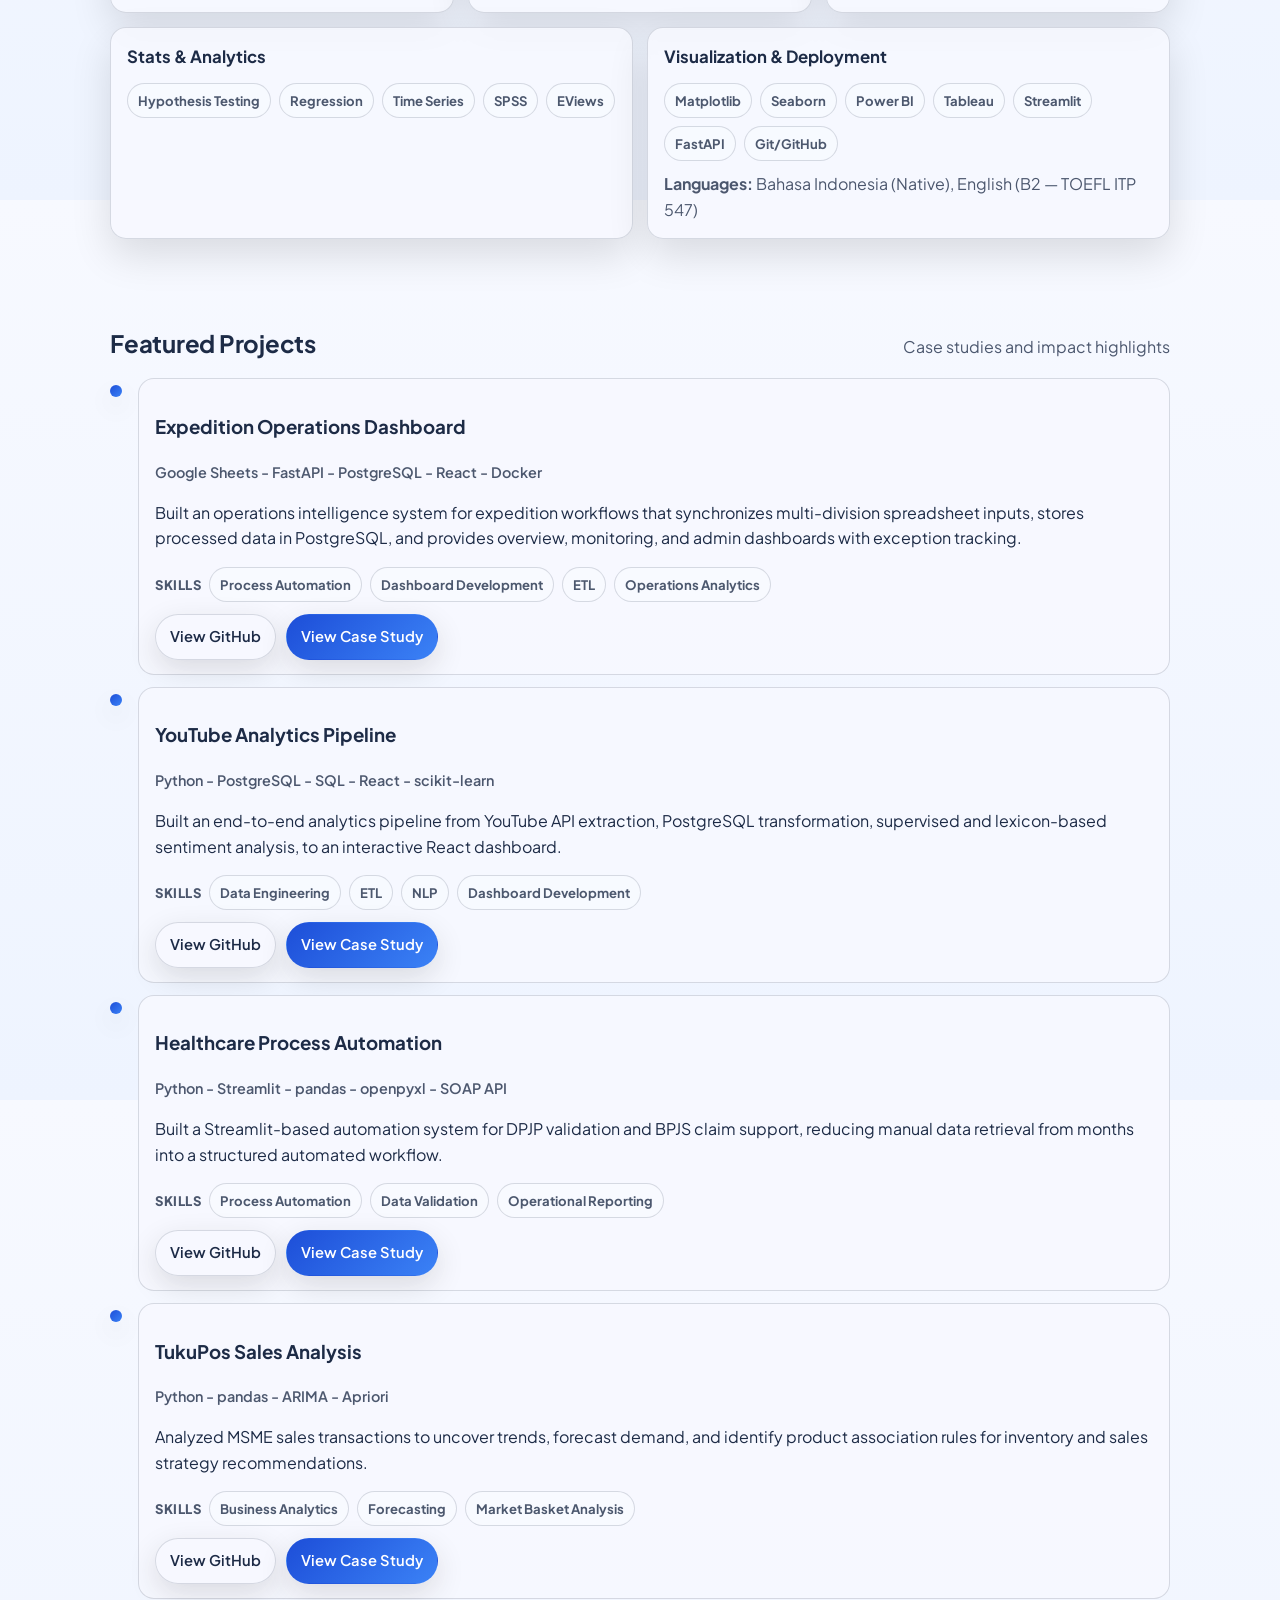
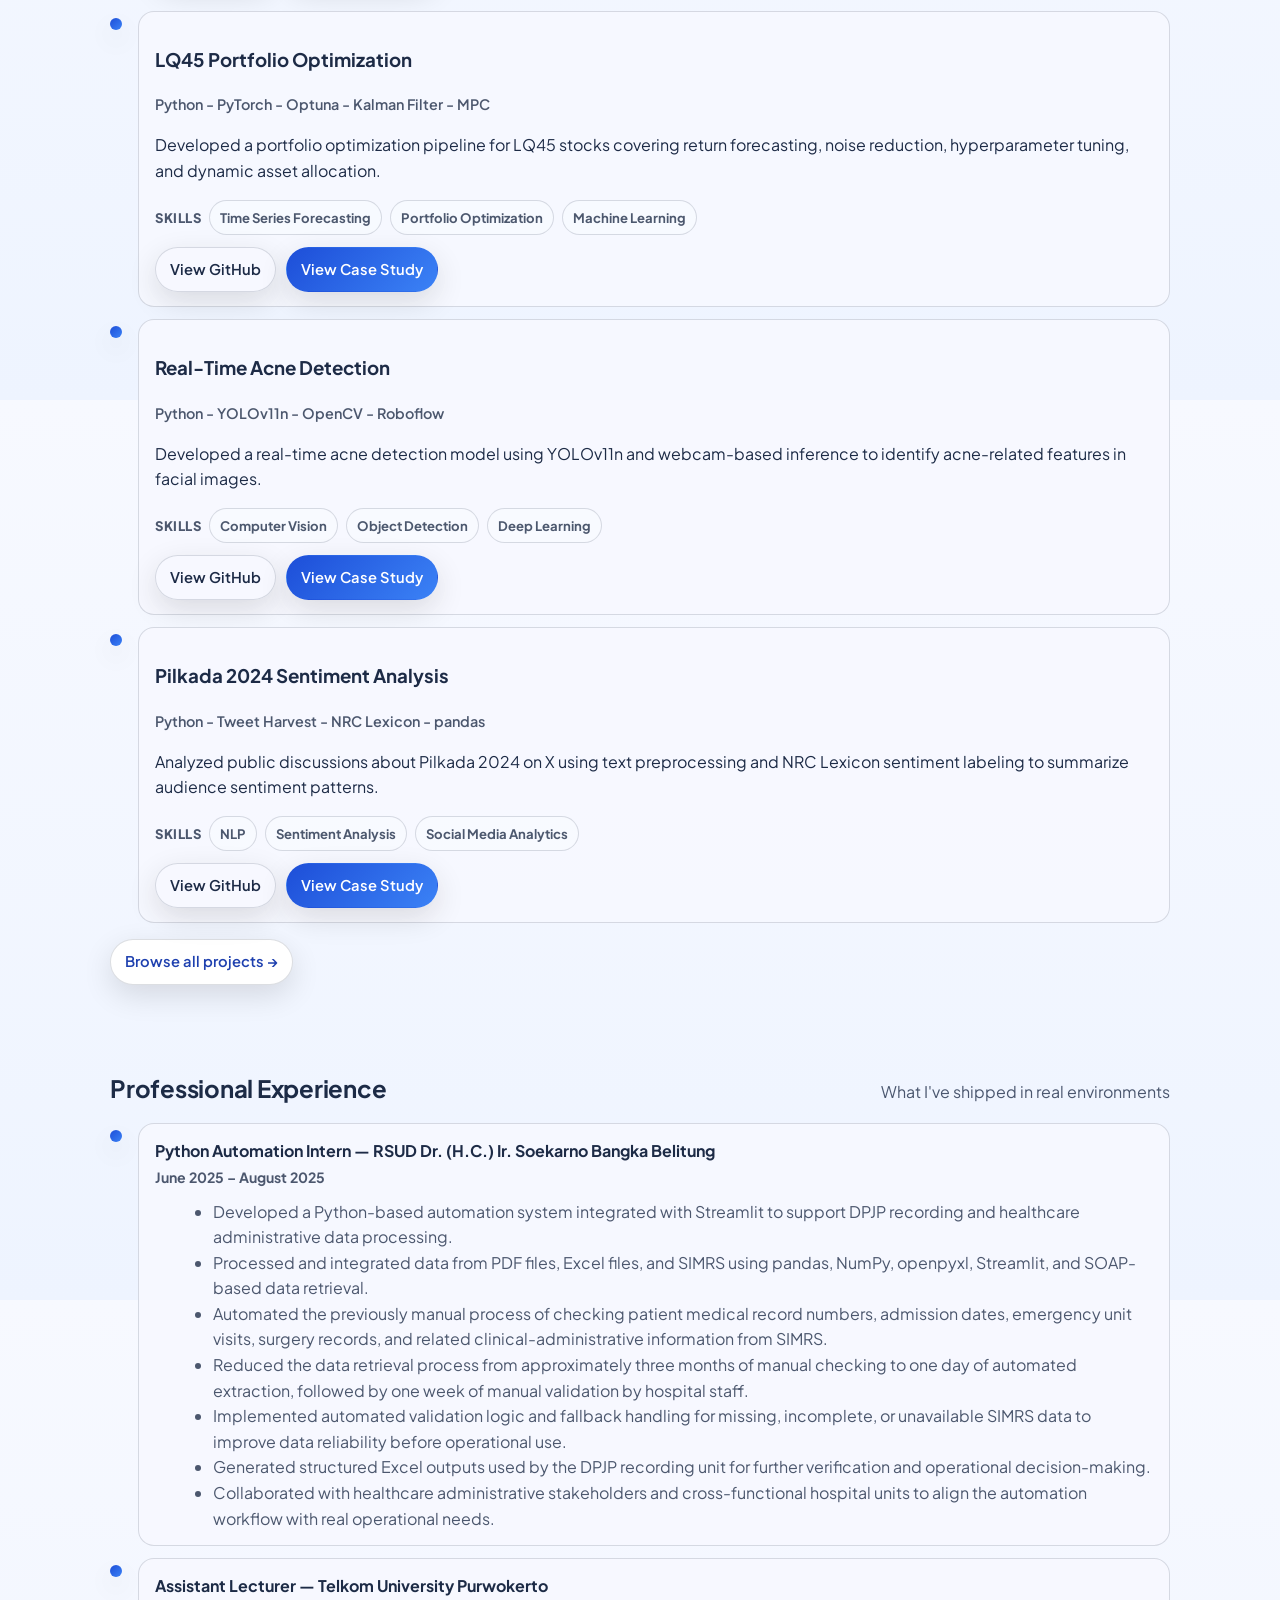
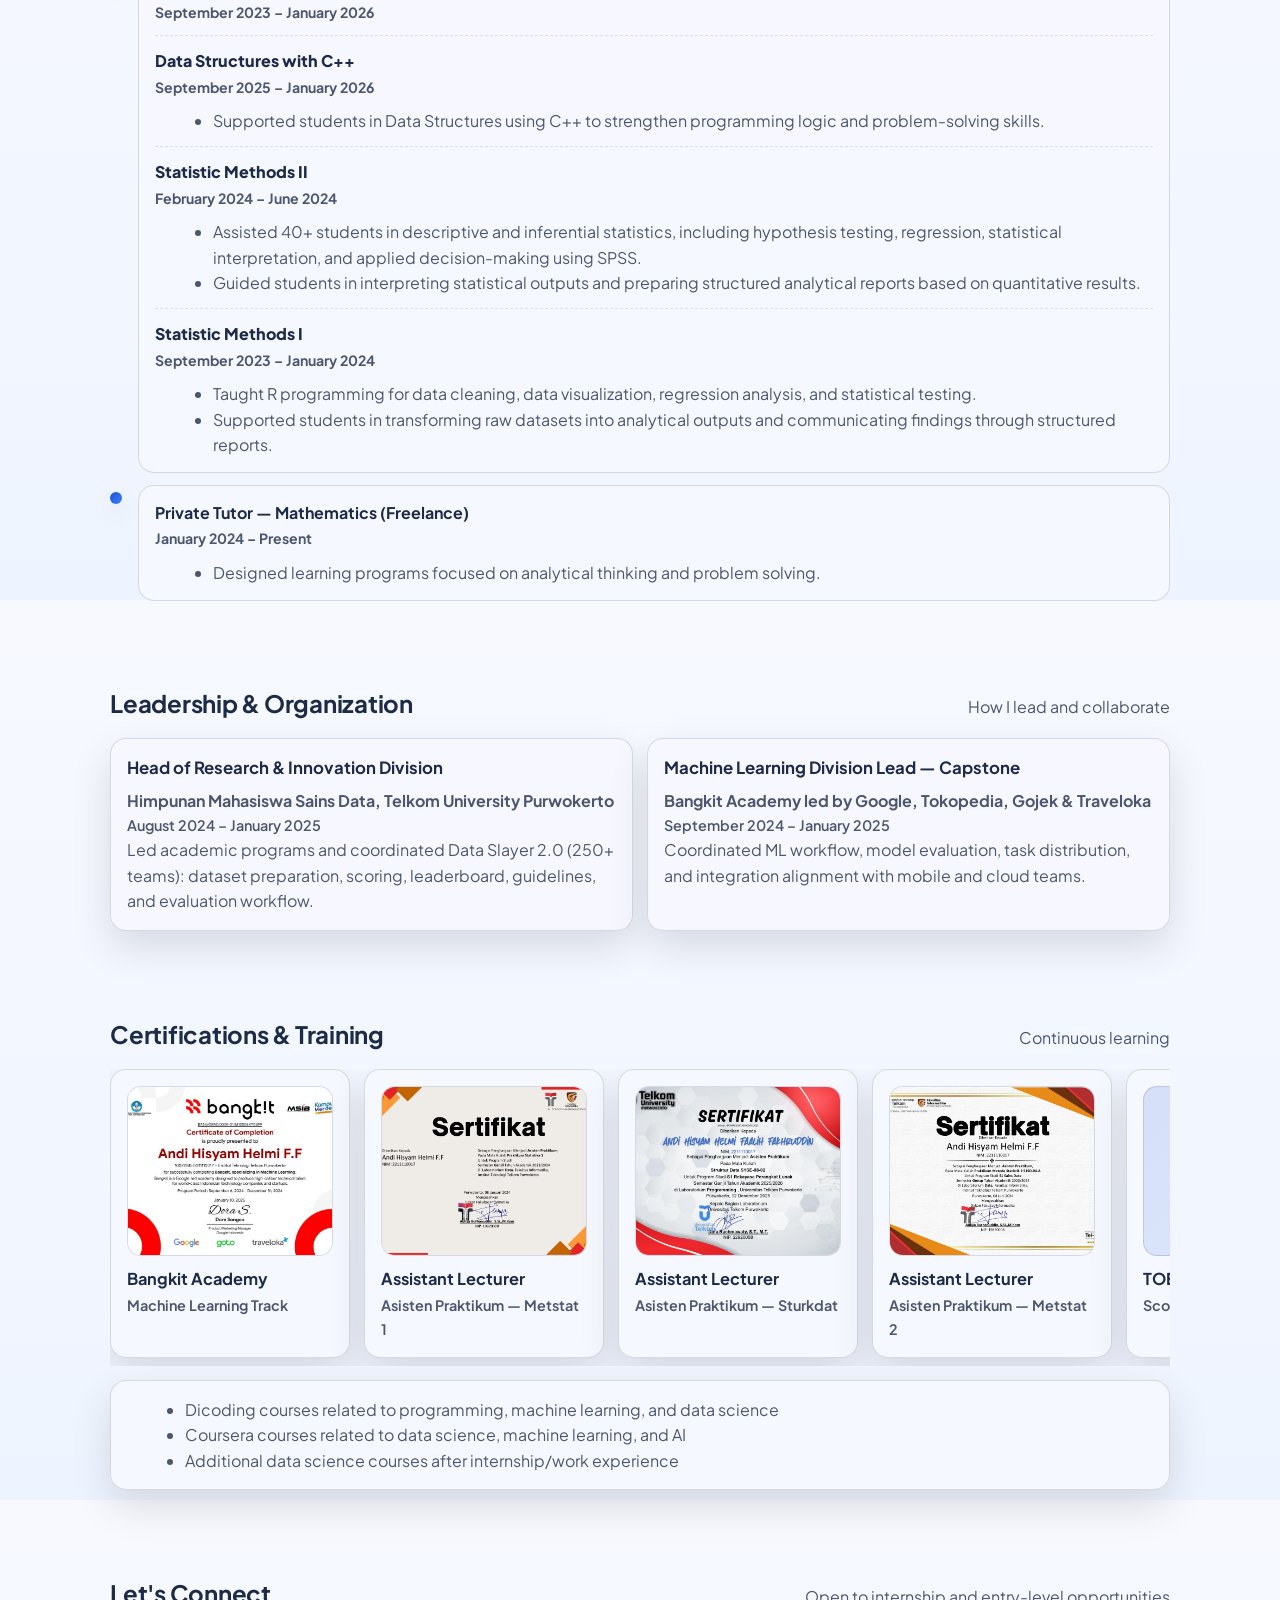
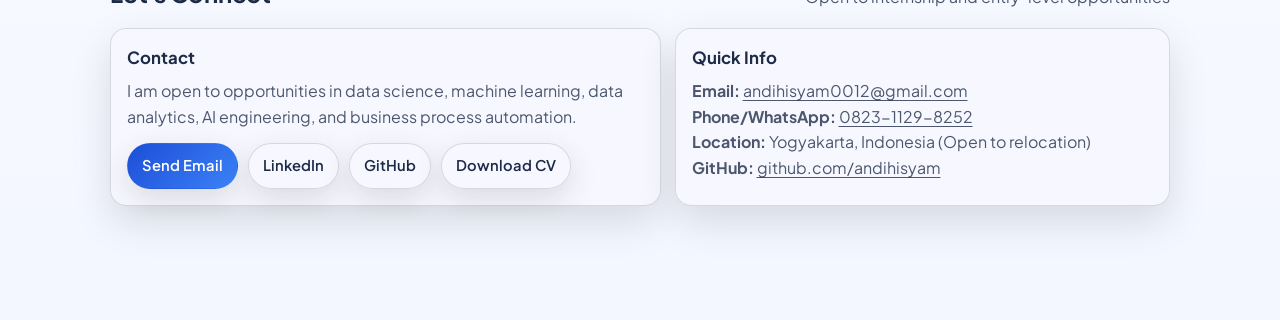
==== commit d9984d38: "change purwokerto to yohyakarta location" ====
--- a/index.html
+++ b/index.html
@@ -538,7 +538,7 @@
               <h3>Quick Info</h3>
               <p><strong>Email:</strong> <a href="mailto:andihisyam0012@gmail.com">andihisyam0012@gmail.com</a></p>
               <p><strong>Phone/WhatsApp:</strong> <a href="tel:+6282311298252">0823-1129-8252</a></p>
-              <p><strong>Location:</strong> Purwokerto, Central Java, Indonesia (Open to relocation)</p>
+              <p><strong>Location:</strong> Yogyakarta, Indonesia (Open to relocation)</p>
               <p><strong>GitHub:</strong> <a href="https://github.com/andihisyam" target="_blank" rel="noreferrer">github.com/andihisyam</a></p>
             </div>
           </div>
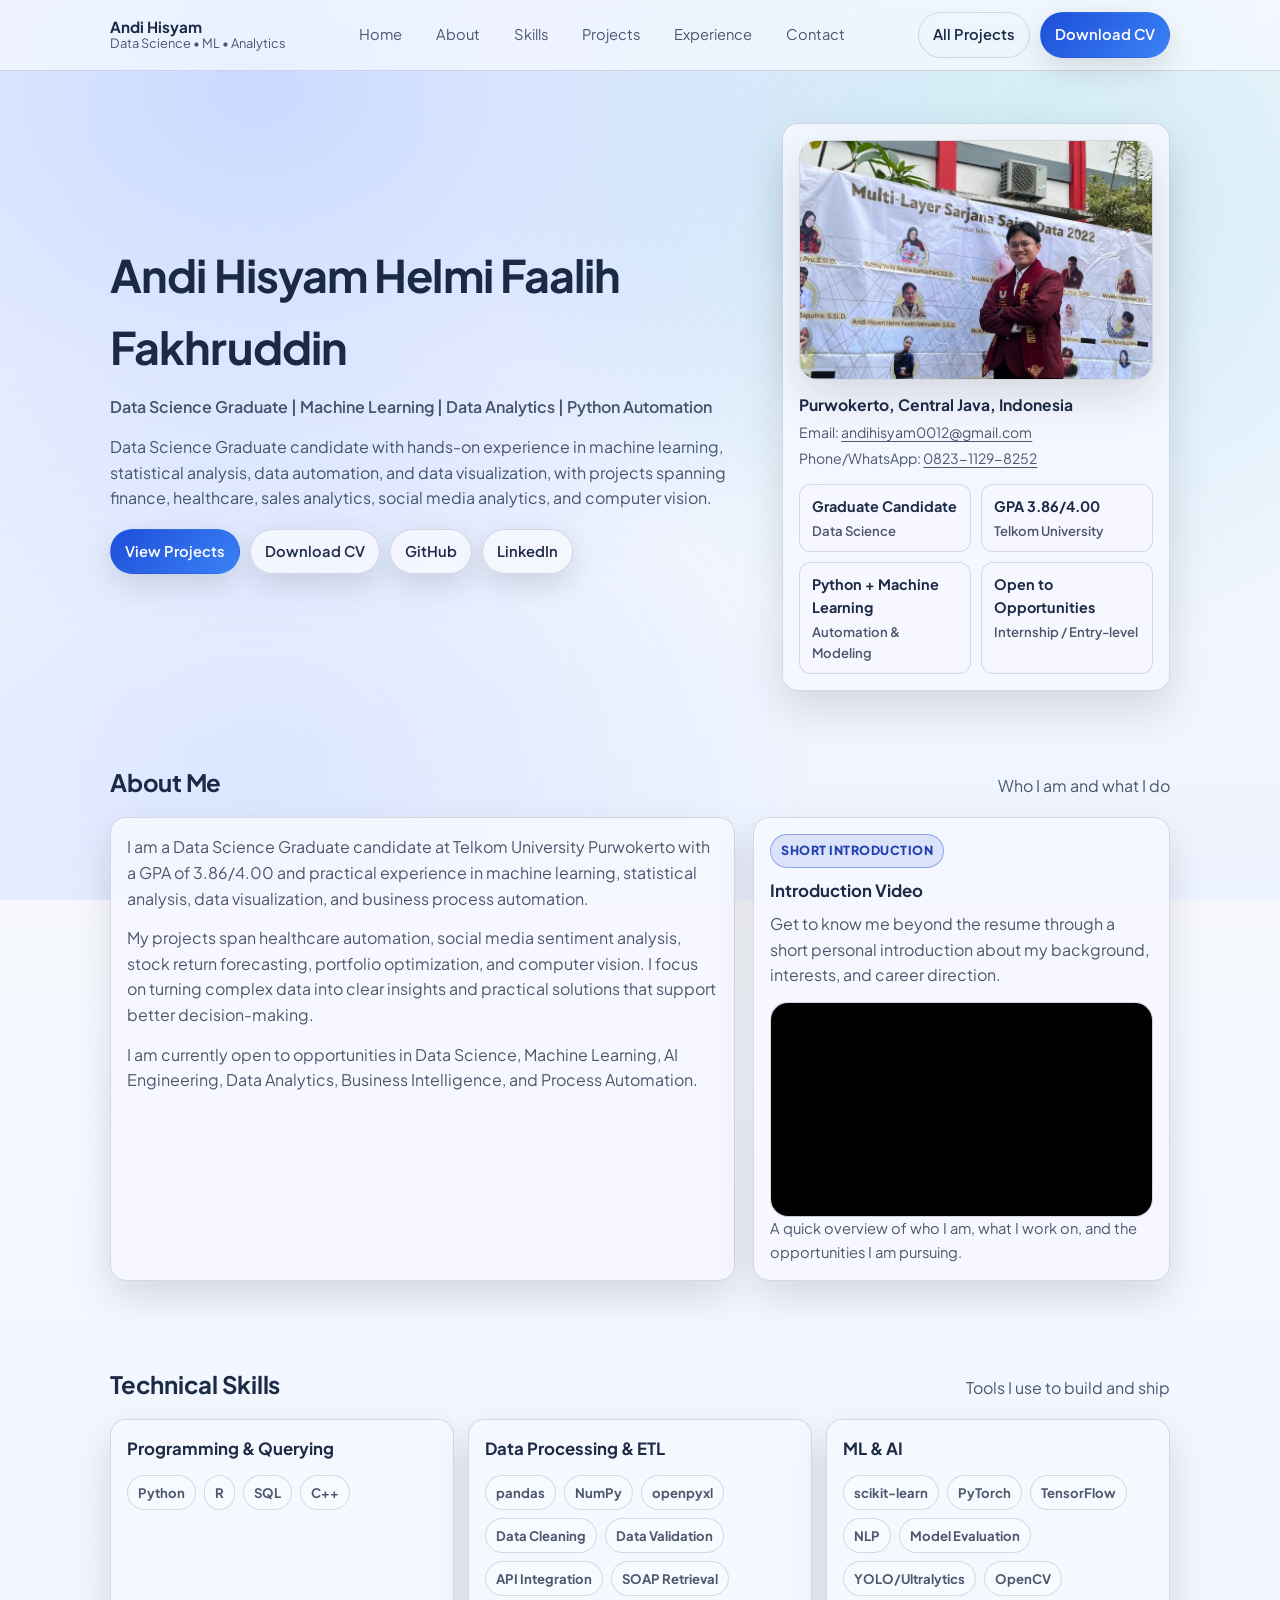
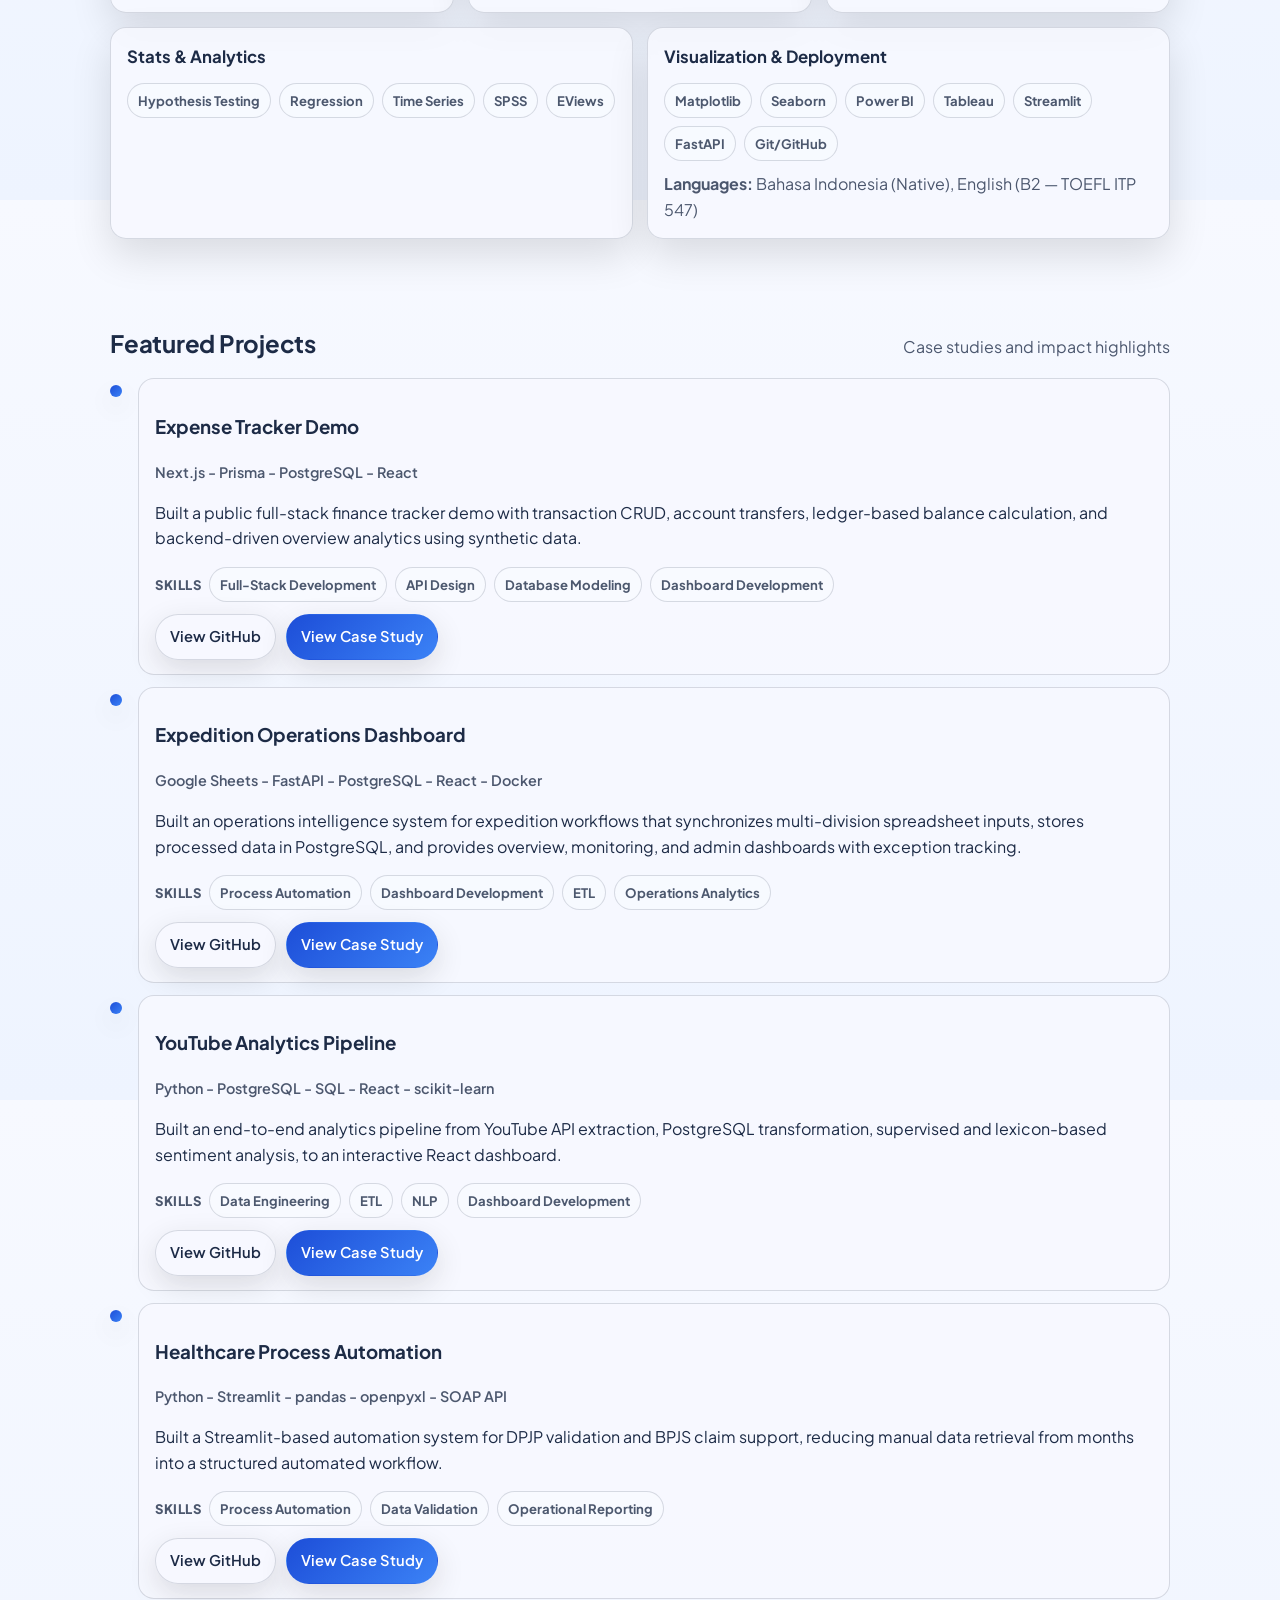
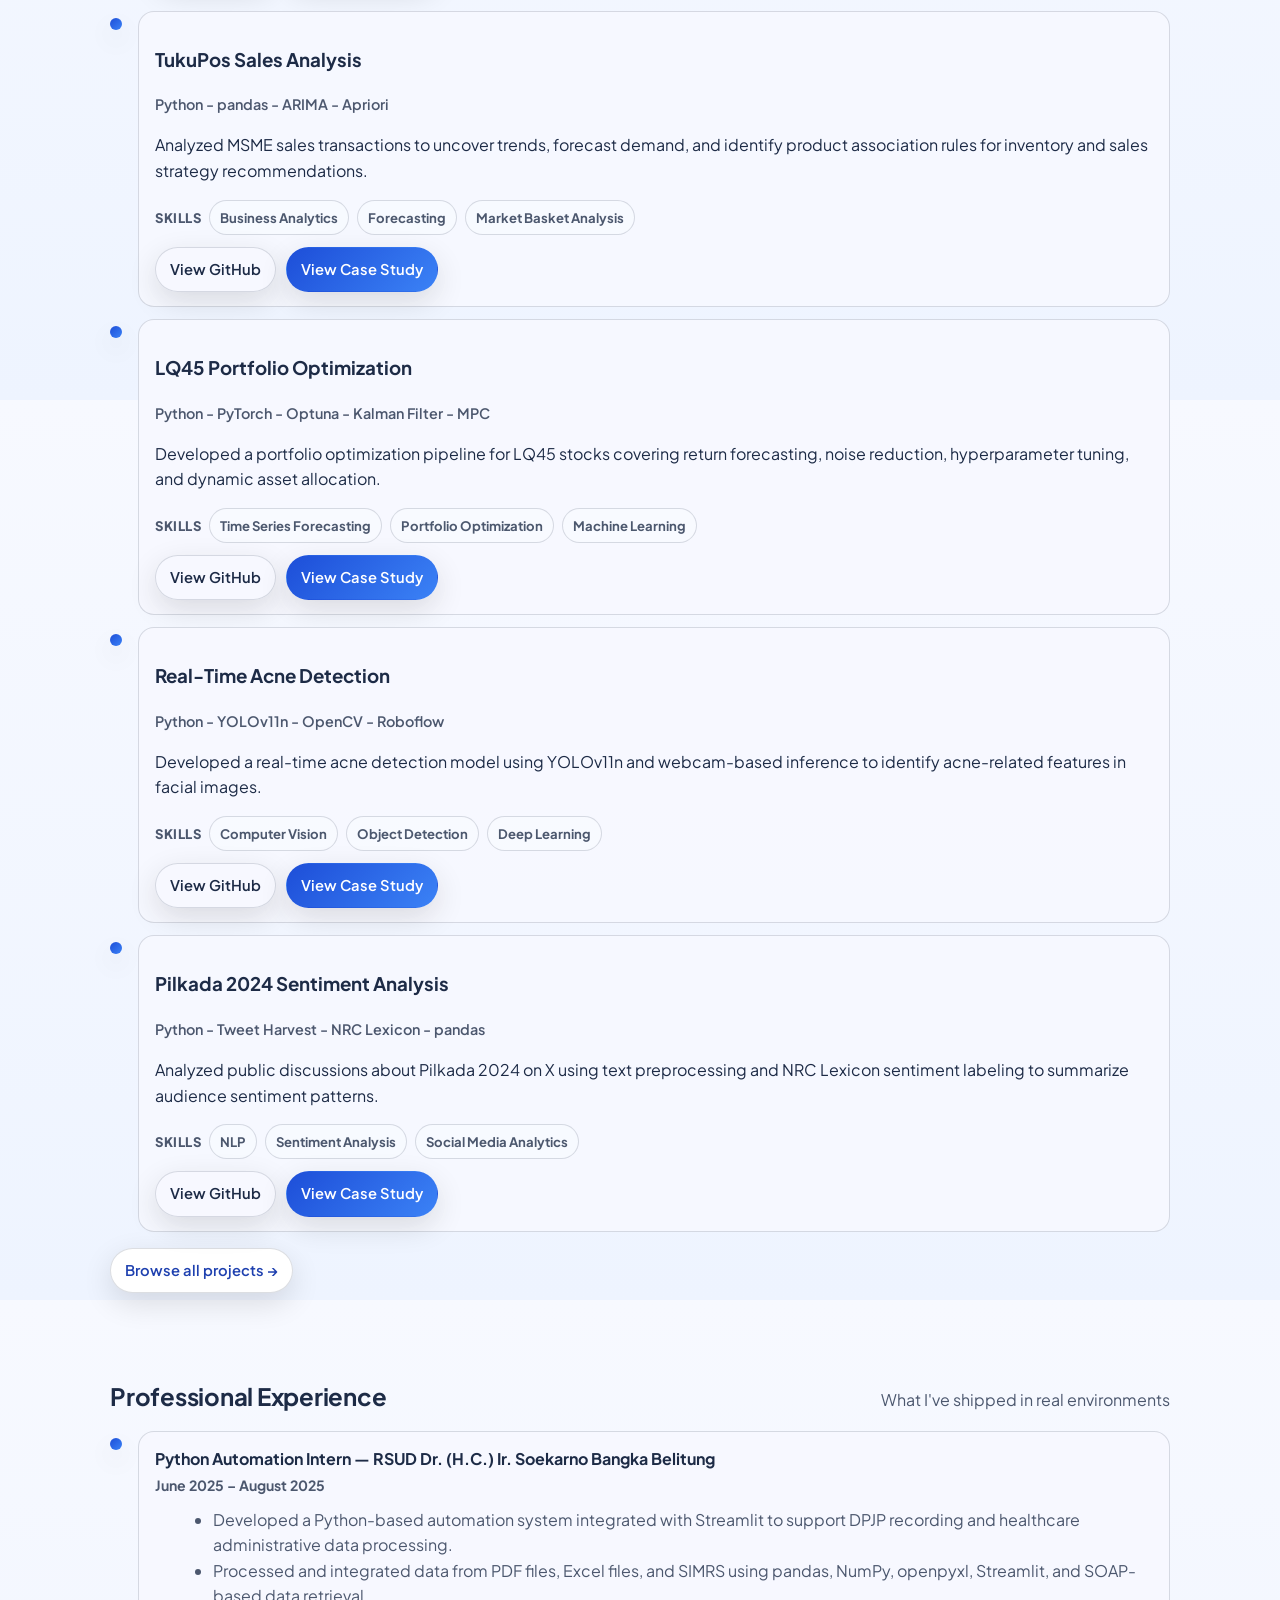
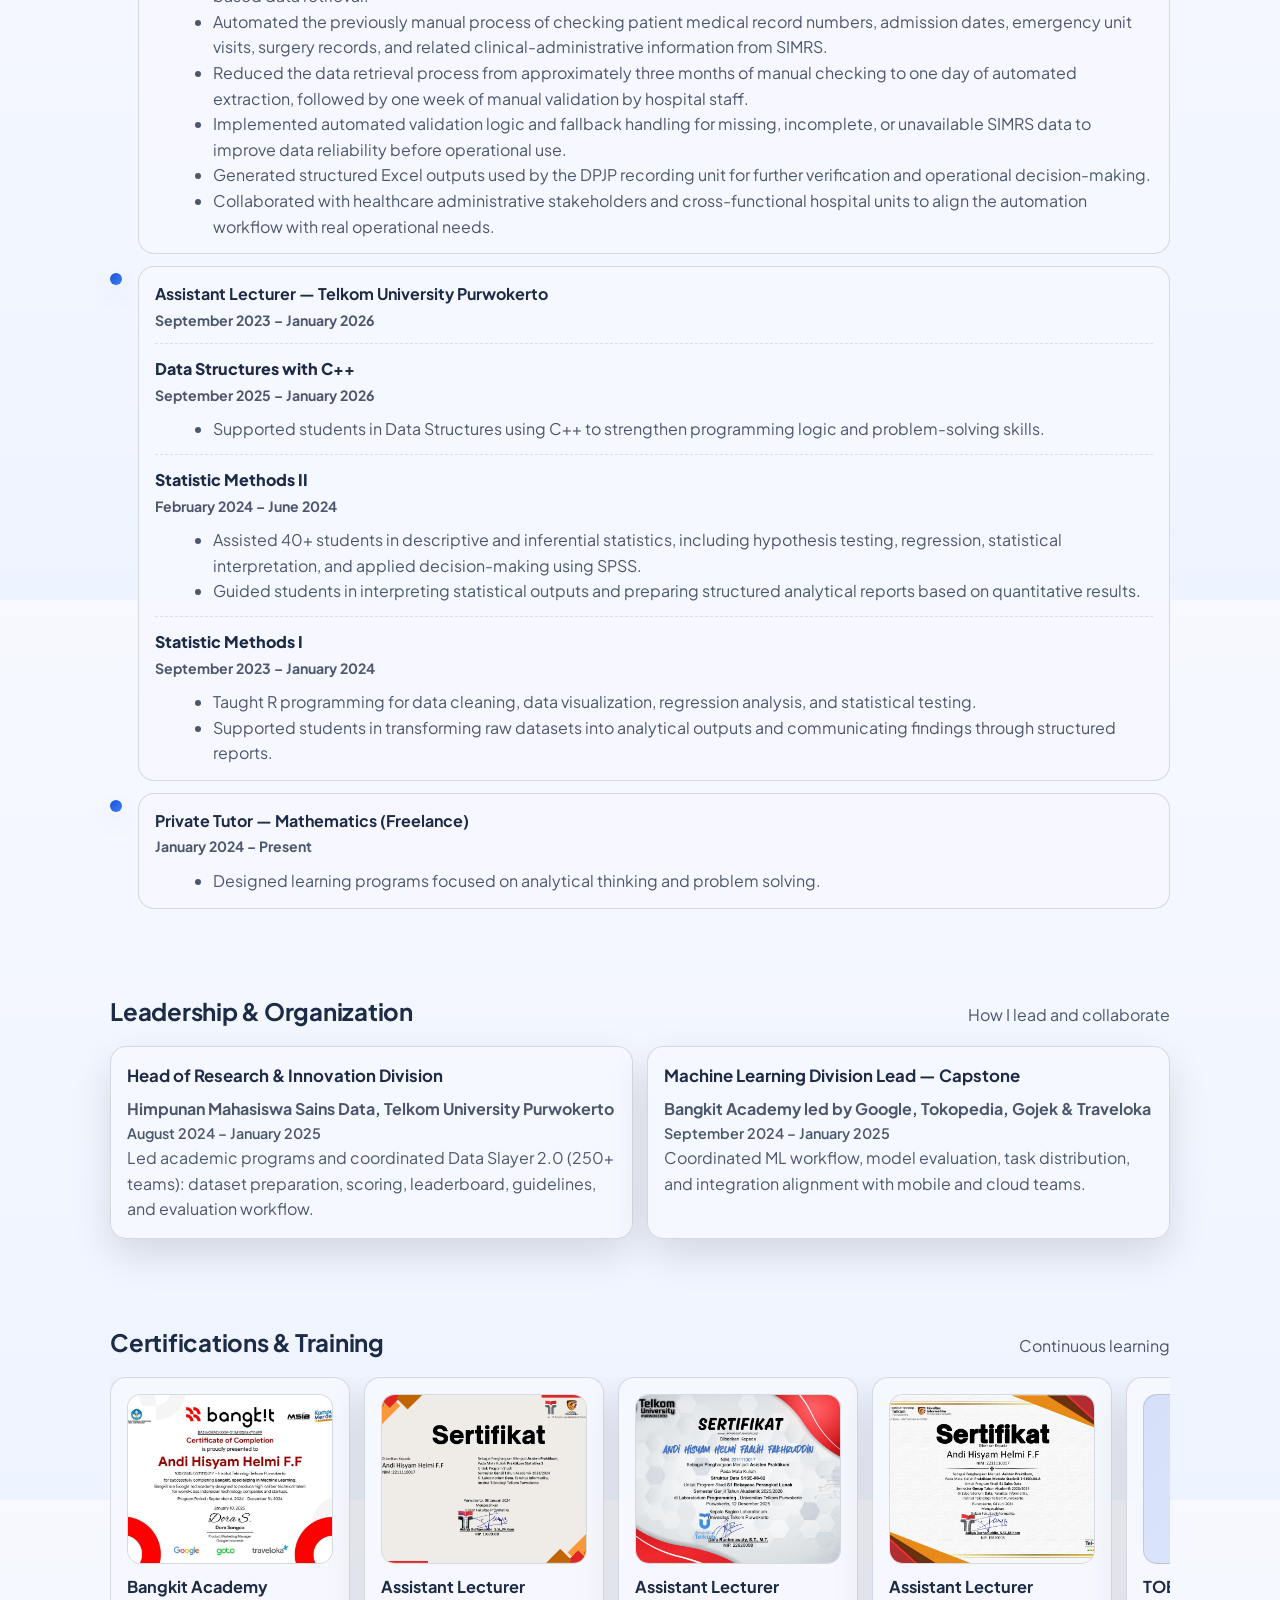
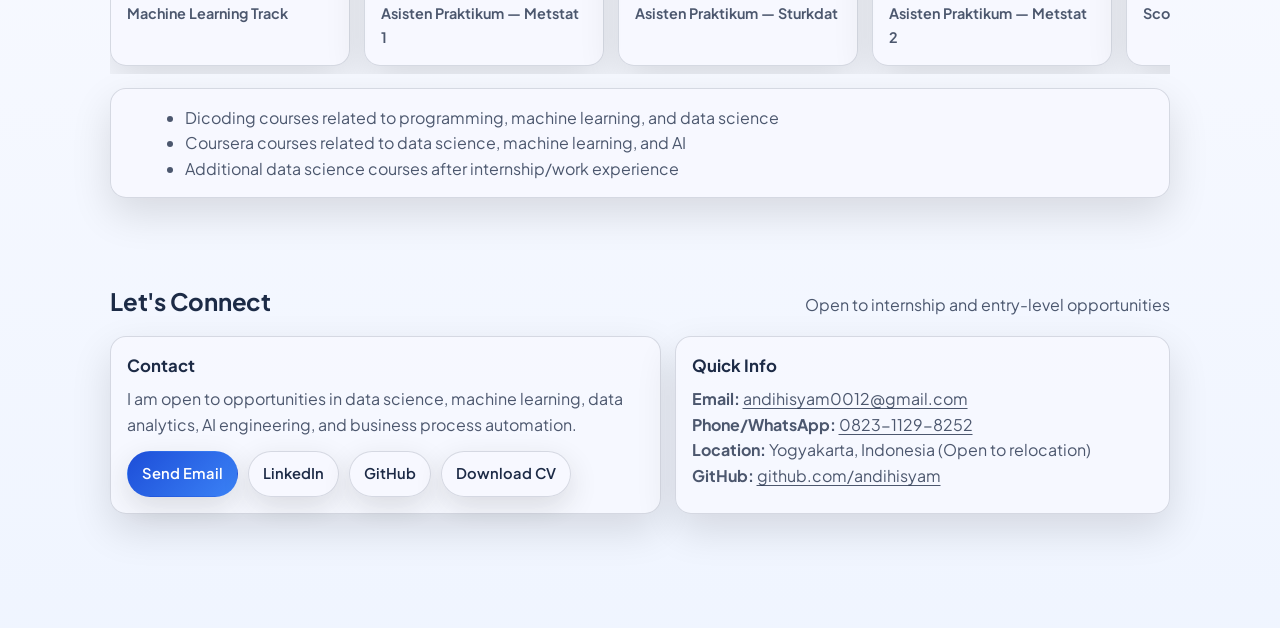
==== commit f25ad6f7: "Add expense tracker project case study" ====
--- a/index.html
+++ b/index.html
@@ -212,6 +212,25 @@
           </div>
 
           <div class="timeline" aria-label="Featured projects list">
+            <div class="item">
+              <div class="dot" aria-hidden="true"></div>
+              <div class="content">
+                <h3>Expense Tracker Demo</h3>
+                <div class="project-meta">Next.js - Prisma - PostgreSQL - React</div>
+                <p>Built a public full-stack finance tracker demo with transaction CRUD, account transfers, ledger-based balance calculation, and backend-driven overview analytics using synthetic data.</p>
+                <div class="project-tags" aria-label="Expense tracker skills">
+                  <span class="tag-label">Skills</span>
+                  <span class="badge">Full-Stack Development</span>
+                  <span class="badge">API Design</span>
+                  <span class="badge">Database Modeling</span>
+                  <span class="badge">Dashboard Development</span>
+                </div>
+                <div class="project-actions">
+                  <a class="btn" href="https://github.com/andihisyam/tracker-expense" target="_blank" rel="noreferrer">View GitHub</a>
+                  <a class="btn primary" href="projects/expense-tracker/index.html">View Case Study</a>
+                </div>
+              </div>
+            </div>
 
             <div class="item">
               <div class="dot" aria-hidden="true"></div>
@@ -553,3 +572,5 @@
     <script src="assets/js/main.js"></script>
   </body>
 </html>
+
+
